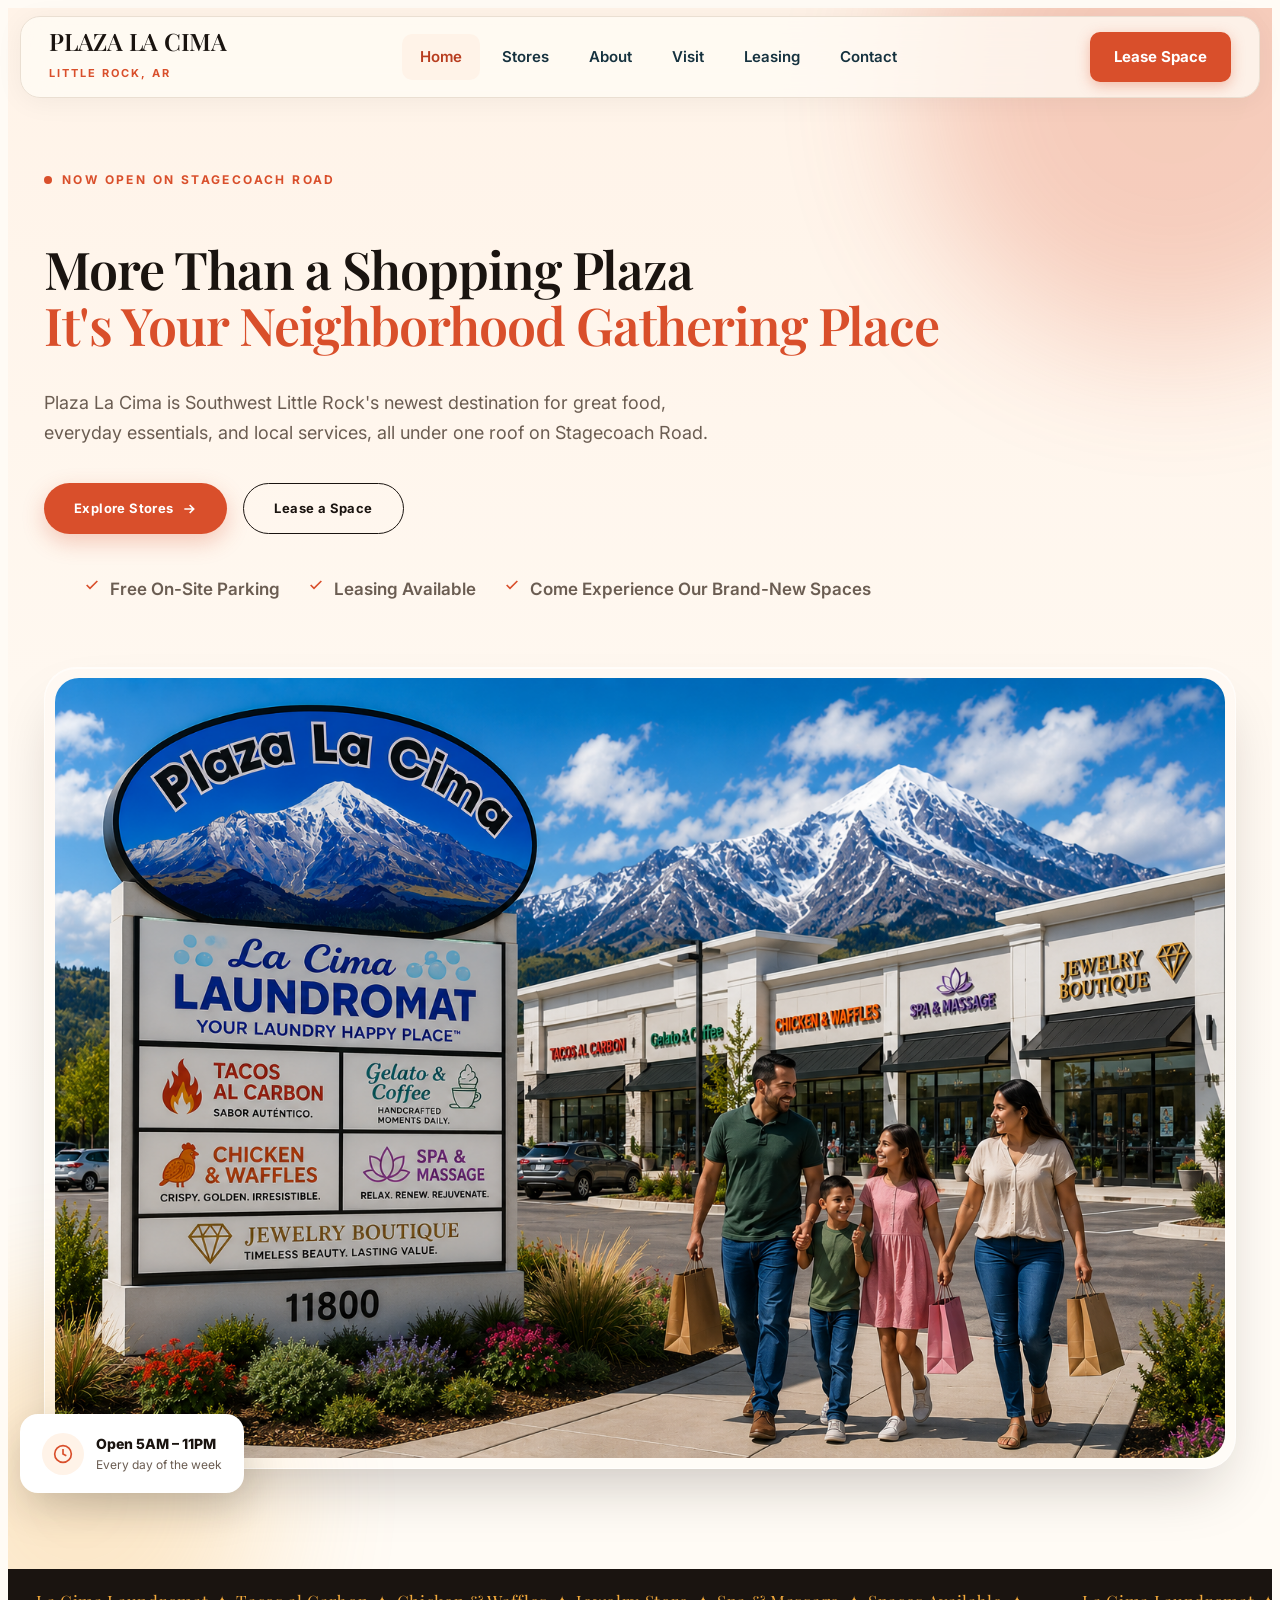
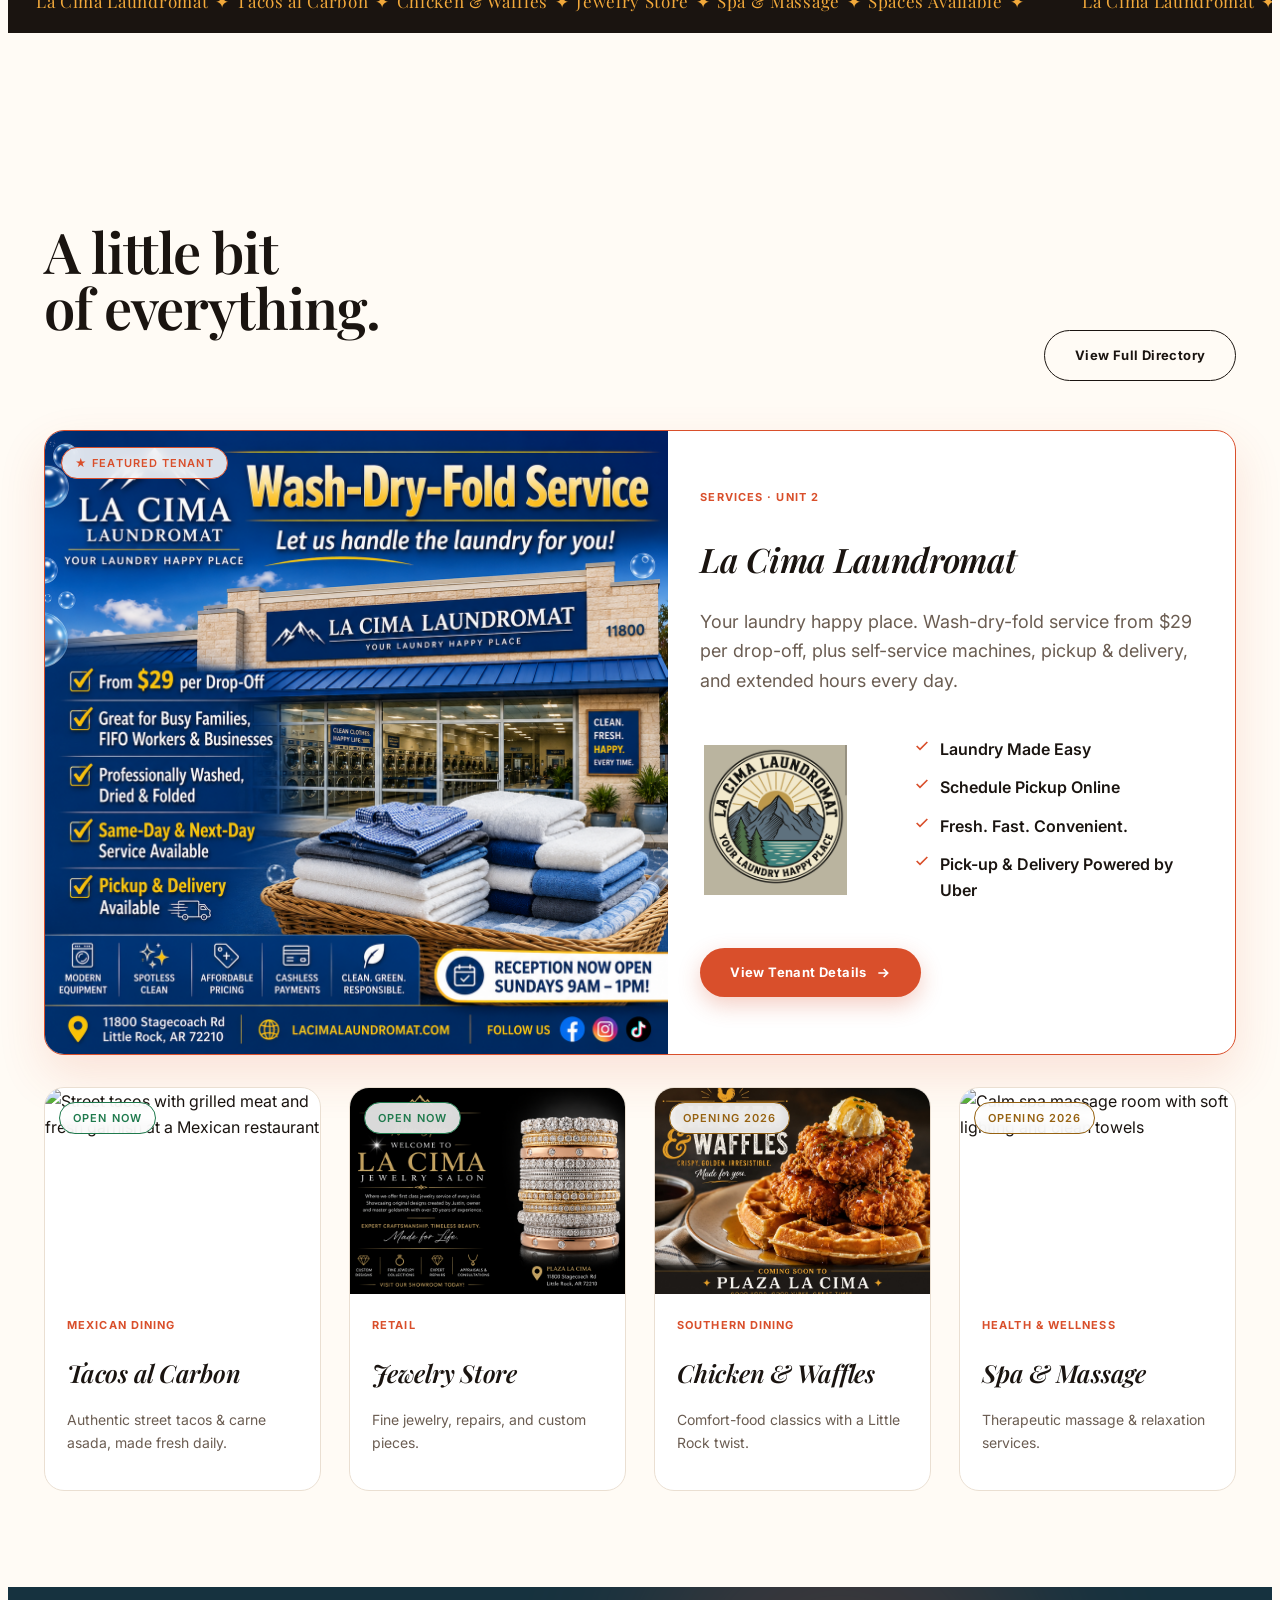
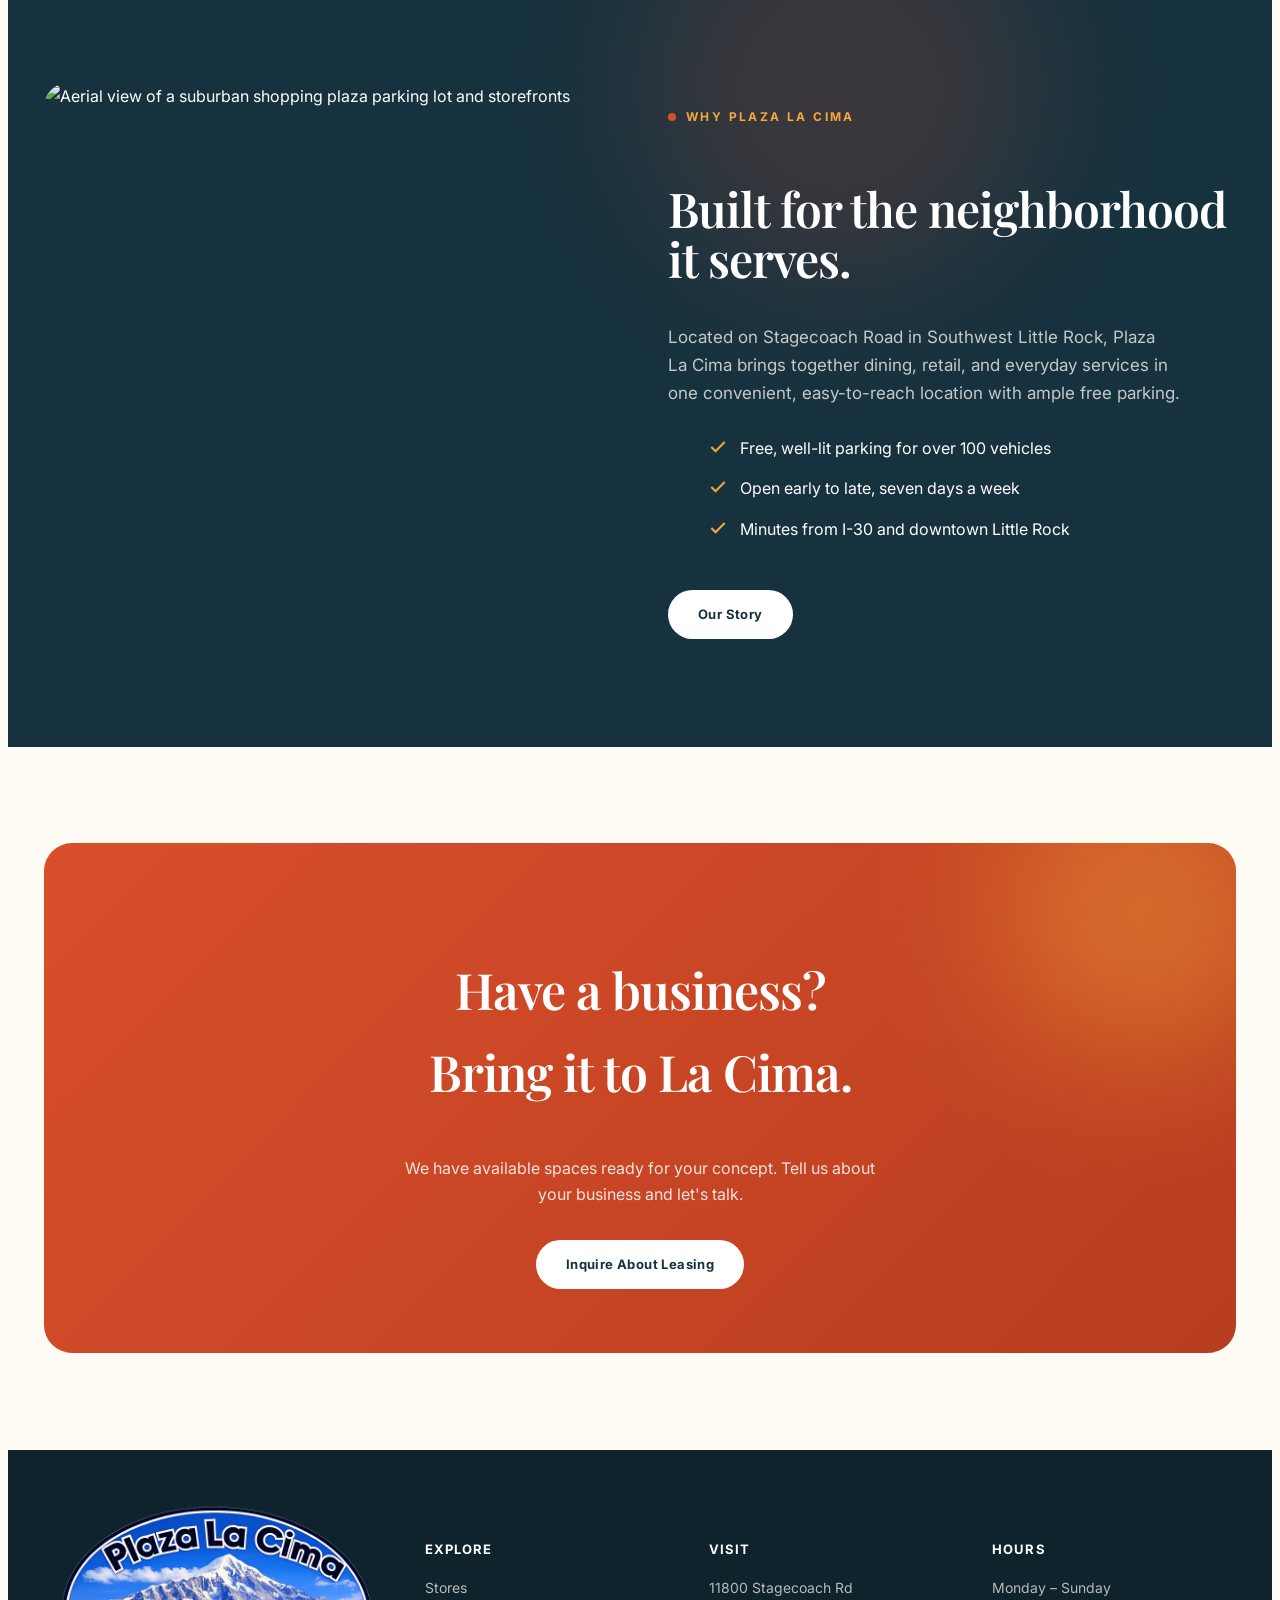
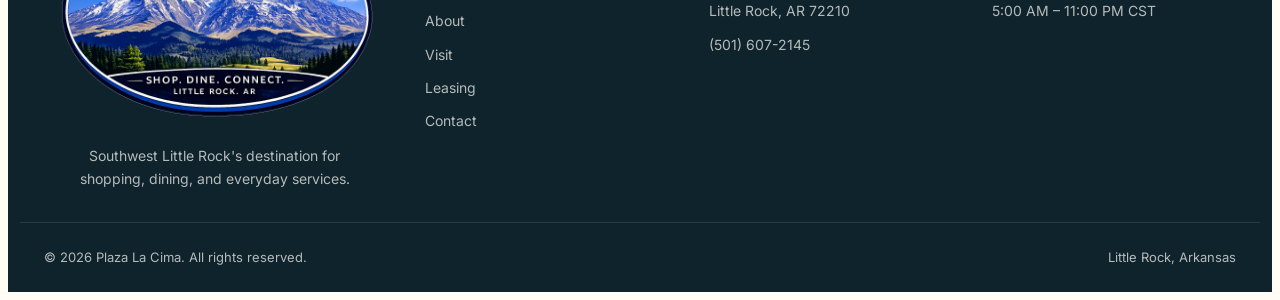
==== index.html @ 8b9b32d6 "Fix mobile/tablet hero grid collapse bug, move Lease Space CTA into mobile menu, redesign desktop he" ====
<!DOCTYPE html>
<html lang="en">
<head>
<meta charset="UTF-8">
<meta name="viewport" content="width=device-width, initial-scale=1.0">
<meta name="description" content="Plaza La Cima — Southwest Little Rock's bold new shopping, dining &amp; service destination on Stagecoach Road.">
<title>Plaza La Cima | Shopping &amp; Dining in Little Rock, AR</title>
<link rel="preconnect" href="https://fonts.googleapis.com">
<link rel="preconnect" href="https://fonts.gstatic.com" crossorigin>
<link href="https://fonts.googleapis.com/css2?family=Playfair+Display:ital,wght@0,500;0,600;0,700;1,600&family=Inter:wght@300;400;500;600;700&display=swap" rel="stylesheet">
<link rel="stylesheet" href="assets/site.css">
</head>
<body>

<!-- ============ NAV ============ -->
<div class="nav-wrap">
  <nav class="nav" role="navigation" aria-label="Primary">
    <a href="index.html" class="nav-logo" aria-label="Plaza La Cima home">
      <span><span class="nav-logo-text">PLAZA LA CIMA</span><br><span class="nav-logo-sub">Little Rock, AR</span></span>
    </a>
    <div class="nav-links">
      <a href="index.html" class="active">Home</a>
      <a href="stores.html">Stores</a>
      <a href="about.html">About</a>
      <a href="visit.html">Visit</a>
      <a href="leasing.html">Leasing</a>
      <a href="contact.html">Contact</a>
    </div>
    <a href="leasing.html" class="nav-cta">Lease Space</a>
    <button class="nav-toggle" aria-label="Open menu" aria-expanded="false">
      <svg width="24" height="24" viewBox="0 0 24 24" fill="none" stroke="#1A1410" stroke-width="2"><line x1="3" y1="6" x2="21" y2="6"/><line x1="3" y1="12" x2="21" y2="12"/><line x1="3" y1="18" x2="21" y2="18"/></svg>
    </button>
  </nav>
</div>
<div class="mobile-menu">
  <a href="index.html">Home</a>
  <a href="stores.html">Stores</a>
  <a href="about.html">About</a>
  <a href="visit.html">Visit</a>
  <a href="leasing.html">Leasing</a>
  <a href="contact.html">Contact</a>
  <a href="leasing.html" class="mobile-cta">Lease Space</a>
</div>

<!-- ============ HERO ============ -->
<header style="position:relative; padding:150px 0 100px; overflow:hidden; background:linear-gradient(180deg,#FFF3E8 0%,#FFFBF5 70%);">
  <div class="blob" style="width:520px;height:520px;background:var(--primary);top:-180px;right:-160px;"></div>
  <div class="blob" style="width:380px;height:380px;background:var(--gold);bottom:-120px;left:-120px;animation-delay:-6s;"></div>
  <div class="container" style="position:relative;z-index:1;">
    <div style="display:flex;flex-direction:column;gap:48px;">
      <div>
        <p class="kicker reveal">Now Open on Stagecoach Road</p>
        <h1 class="font-display reveal" style="font-size:clamp(28px,4.2vw,52px); line-height:1.08; color:var(--ink); transition-delay:.05s;">
          More Than a Shopping Plaza<br><span style="color:var(--primary);">It's Your Neighborhood Gathering Place</span>
        </h1>
        <p class="reveal text-balance" style="font-size:18px; color:var(--muted); max-width:720px; margin:24px 0 36px; transition-delay:.1s;">
          Plaza La Cima is Southwest Little Rock's newest destination for great food, everyday essentials, and local services, all under one roof on Stagecoach Road.
        </p>
        <div class="reveal" style="display:flex; gap:16px; flex-wrap:wrap; transition-delay:.15s;">
          <a href="stores.html" class="btn btn-primary">Explore Stores
            <svg width="16" height="16" viewBox="0 0 24 24" fill="none" stroke="currentColor" stroke-width="2.5"><path d="M5 12h14M13 6l6 6-6 6"/></svg>
          </a>
          <a href="leasing.html" class="btn btn-outline">Lease a Space</a>
        </div>
        <ul class="reveal hero-checklist" style="display:flex; flex-direction:row; flex-wrap:wrap; gap:28px; margin-top:40px; transition-delay:.2s;">
          <li style="display:flex; gap:10px; align-items:flex-start; font-size:17px; color:var(--muted); font-weight:600;"><svg width="16" height="16" style="flex-shrink:0;margin-top:2px;" viewBox="0 0 24 24" fill="none" stroke="var(--primary)" stroke-width="2.5"><path d="M20 6L9 17l-5-5"/></svg> Free On-Site Parking</li>
          <li style="display:flex; gap:10px; align-items:flex-start; font-size:17px; color:var(--muted); font-weight:600;"><svg width="16" height="16" style="flex-shrink:0;margin-top:2px;" viewBox="0 0 24 24" fill="none" stroke="var(--primary)" stroke-width="2.5"><path d="M20 6L9 17l-5-5"/></svg> Leasing Available</li>
          <li style="display:flex; gap:10px; align-items:flex-start; font-size:17px; color:var(--muted); font-weight:600;"><svg width="16" height="16" style="flex-shrink:0;margin-top:2px;" viewBox="0 0 24 24" fill="none" stroke="var(--primary)" stroke-width="2.5"><path d="M20 6L9 17l-5-5"/></svg> Come Experience Our Brand-New Spaces</li>
        </ul>
      </div>
      <div class="reveal" style="transition-delay:.1s; position:relative;">
        <div style="border-radius:32px; padding:10px; background:rgba(255,255,255,0.22); backdrop-filter:blur(14px); -webkit-backdrop-filter:blur(14px); border:1px solid rgba(255,255,255,0.55); box-shadow:0 30px 60px -20px rgba(26,20,16,0.25), inset 0 1px 0 rgba(255,255,255,0.6);">
          <div style="border-radius:24px; overflow:hidden; aspect-ratio:3/2;">
            <img class="lazy-img hover-lift" loading="eager" decoding="async" src="assets/images/1F66D9BC-55DE-4808-B6B0-BFBB2430112A.png" alt="Plaza La Cima monument sign and storefronts with a family shopping, mountains in the background" style="width:100%;height:100%;object-fit:contain;">
          </div>
        </div>
        <div style="position:absolute; bottom:-24px; left:-24px; background:var(--white); border-radius:18px; padding:18px 22px; box-shadow:0 16px 40px rgba(26,20,16,0.18); display:flex; align-items:center; gap:12px;">
          <span style="width:42px;height:42px;border-radius:50%;background:var(--bg-2);display:flex;align-items:center;justify-content:center;">
            <svg width="20" height="20" viewBox="0 0 24 24" fill="none" stroke="var(--primary)" stroke-width="2"><circle cx="12" cy="12" r="10"/><path d="M12 6v6l4 2"/></svg>
          </span>
          <div><div style="font-weight:800;font-size:14px;">Open 5AM – 11PM</div><div style="font-size:12px;color:var(--muted);">Every day of the week</div></div>
        </div>
      </div>
    </div>
  </div>
</header>

<!-- ============ MARQUEE ============ -->
<div style="background:var(--ink); padding:18px 0;">
  <div class="marquee">
    <div class="marquee-track">
      <span style="font-family:'Playfair Display',serif; font-size:17px; color:var(--gold); padding:0 28px; letter-spacing:.04em;">La Cima Laundromat <span style="margin:0 2px;">✦</span> Tacos al Carbon <span style="margin:0 2px;">✦</span> Chicken &amp; Waffles <span style="margin:0 2px;">✦</span> Jewelry Store <span style="margin:0 2px;">✦</span> Spa &amp; Massage <span style="margin:0 2px;">✦</span> Spaces Available <span style="margin:0 2px;">✦</span></span>
      <span style="font-family:'Playfair Display',serif; font-size:17px; color:var(--gold); padding:0 28px; letter-spacing:.04em;">La Cima Laundromat <span style="margin:0 2px;">✦</span> Tacos al Carbon <span style="margin:0 2px;">✦</span> Chicken &amp; Waffles <span style="margin:0 2px;">✦</span> Jewelry Store <span style="margin:0 2px;">✦</span> Spa &amp; Massage <span style="margin:0 2px;">✦</span> Spaces Available <span style="margin:0 2px;">✦</span></span>
    </div>
  </div>
</div>

<!-- ============ FEATURED TENANTS ============ -->
<section class="section">
  <div class="container">
    <div style="display:flex; justify-content:space-between; align-items:flex-end; flex-wrap:wrap; gap:20px; margin-bottom:48px;">
      <div>
        <p class="kicker reveal">Meet the Plaza</p>
        <h2 class="font-display reveal" style="font-size:clamp(34px,5vw,56px); line-height:1; transition-delay:.05s;">A little bit<br>of everything.</h2>
      </div>
      <a href="stores.html" class="btn btn-outline reveal" style="transition-delay:.1s;">View Full Directory</a>
    </div>

    <!-- Hero listing: La Cima Laundromat -->
    <article class="card card-featured reveal hover-lift" style="margin-bottom:32px; overflow:hidden;">
      <div style="display:grid; grid-template-columns:1.1fr 1fr;">
        <div style="position:relative; aspect-ratio:1/1; overflow:hidden;">
          <img class="lazy-img" loading="lazy" src="assets/images/B262BB40-94A9-4504-8B14-CE45872F36CA.png" alt="La Cima Laundromat storefront and Wash-Dry-Fold service promotion" style="width:100%; height:100%; object-fit:contain;">
          <span class="badge badge-feature" style="position:absolute; top:16px; left:16px;">★ Featured Tenant</span>
        </div>
        <div style="padding:32px; display:flex; flex-direction:column; justify-content:center;">
          <div style="font-size:11px; font-weight:700; letter-spacing:.1em; color:var(--primary); text-transform:uppercase; margin-bottom:8px;">Services · Unit 2</div>
          <h3 style="font-weight:800; font-size:26px; margin-bottom:10px; line-height:1.1;"><span class="font-serif">La Cima Laundromat</span></h3>
          <p style="font-size:18px; color:var(--muted); margin-bottom:24px;">Your laundry happy place. Wash-dry-fold service from $29 per drop-off, plus self-service machines, pickup &amp; delivery, and extended hours every day.</p>
          <div class="tenant-feature-row" style="margin-bottom:28px;">
            <span class="tenant-feature-logo">
              <img class="lazy-img" loading="lazy" src="assets/images/la-cima-laundromat-logo.jpeg" alt="La Cima Laundromat circular logo badge" style="width:100%; height:100%; object-fit:contain;">
            </span>
            <ul style="display:flex; flex-direction:column; gap:12px; min-width:0;">
              <li style="display:flex; gap:10px; align-items:flex-start; font-size:16px; color:var(--ink); font-weight:600;"><svg width="16" height="16" style="flex-shrink:0;margin-top:2px;" viewBox="0 0 24 24" fill="none" stroke="var(--primary)" stroke-width="2.5"><path d="M20 6L9 17l-5-5"/></svg> Laundry Made Easy</li>
              <li style="display:flex; gap:10px; align-items:flex-start; font-size:16px; color:var(--ink); font-weight:600;"><svg width="16" height="16" style="flex-shrink:0;margin-top:2px;" viewBox="0 0 24 24" fill="none" stroke="var(--primary)" stroke-width="2.5"><path d="M20 6L9 17l-5-5"/></svg> Schedule Pickup Online</li>
              <li style="display:flex; gap:10px; align-items:flex-start; font-size:16px; color:var(--ink); font-weight:600;"><svg width="16" height="16" style="flex-shrink:0;margin-top:2px;" viewBox="0 0 24 24" fill="none" stroke="var(--primary)" stroke-width="2.5"><path d="M20 6L9 17l-5-5"/></svg> Fresh. Fast. Convenient.</li>
              <li style="display:flex; gap:10px; align-items:flex-start; font-size:16px; color:var(--ink); font-weight:600;"><svg width="16" height="16" style="flex-shrink:0;margin-top:2px;" viewBox="0 0 24 24" fill="none" stroke="var(--primary)" stroke-width="2.5"><path d="M20 6L9 17l-5-5"/></svg> Pick-up &amp; Delivery Powered by Uber</li>
            </ul>
          </div>
          <a href="stores.html" class="btn btn-primary" style="align-self:flex-start;">View Tenant Details
            <svg width="16" height="16" viewBox="0 0 24 24" fill="none" stroke="currentColor" stroke-width="2.5"><path d="M5 12h14M13 6l6 6-6 6"/></svg>
          </a>
        </div>
      </div>
    </article>

    <!-- Remaining tenants -->
    <div style="display:grid; grid-template-columns:repeat(auto-fit,minmax(260px,1fr)); gap:28px;">

      <article class="card reveal hover-lift" style="transition-delay:.05s;">
        <div class="card-img">
          <img class="lazy-img" loading="lazy" src="https://images.unsplash.com/photo-1565299585323-38d6b0865b47?w=600&h=450&fit=crop&q=80" alt="Street tacos with grilled meat and fresh garnish at a Mexican restaurant">
          <span class="badge badge-open" style="position:absolute; top:14px; left:14px;">Open Now</span>
        </div>
        <div style="padding:22px;">
          <div style="font-size:11px; font-weight:700; letter-spacing:.1em; color:var(--primary); text-transform:uppercase; margin-bottom:6px;">Mexican Dining</div>
          <h3 style="font-weight:800; font-size:19px; margin-bottom:6px;"><span class="font-serif">Tacos al Carbon</span></h3>
          <p style="font-size:14px; color:var(--muted);">Authentic street tacos &amp; carne asada, made fresh daily.</p>
        </div>
      </article>

      <article class="card reveal hover-lift" style="transition-delay:.1s;">
        <div class="card-img">
          <img class="lazy-img" loading="lazy" src="assets/images/814C6283-62AF-4F64-9E92-3418BBA365A4.png" alt="La Cima Jewelry Salon promotional graphic featuring a stack of diamond and gold rings">
          <span class="badge badge-open" style="position:absolute; top:14px; left:14px;">Open Now</span>
        </div>
        <div style="padding:22px;">
          <div style="font-size:11px; font-weight:700; letter-spacing:.1em; color:var(--primary); text-transform:uppercase; margin-bottom:6px;">Retail</div>
          <h3 style="font-weight:800; font-size:19px; margin-bottom:6px;"><span class="font-serif">Jewelry Store</span></h3>
          <p style="font-size:14px; color:var(--muted);">Fine jewelry, repairs, and custom pieces.</p>
        </div>
      </article>

      <article class="card reveal hover-lift" style="transition-delay:.15s;">
        <div class="card-img">
          <img class="lazy-img" loading="lazy" src="assets/images/chicken-waffles-opt.jpg" alt="Chicken &amp; Waffles promotional graphic: crispy fried chicken on a waffle with syrup, coming soon to Plaza La Cima">
          <span class="badge badge-soon" style="position:absolute; top:14px; left:14px;">Opening 2026</span>
        </div>
        <div style="padding:22px;">
          <div style="font-size:11px; font-weight:700; letter-spacing:.1em; color:var(--primary); text-transform:uppercase; margin-bottom:6px;">Southern Dining</div>
          <h3 style="font-weight:800; font-size:19px; margin-bottom:6px;"><span class="font-serif">Chicken &amp; Waffles</span></h3>
          <p style="font-size:14px; color:var(--muted);">Comfort-food classics with a Little Rock twist.</p>
        </div>
      </article>

      <article class="card reveal hover-lift" style="transition-delay:.2s;">
        <div class="card-img">
          <img class="lazy-img" loading="lazy" src="https://images.unsplash.com/photo-1570172619644-dfd03ed5d881?w=600&h=450&fit=crop&q=80" alt="Calm spa massage room with soft lighting and clean towels">
          <span class="badge badge-soon" style="position:absolute; top:14px; left:14px;">Opening 2026</span>
        </div>
        <div style="padding:22px;">
          <div style="font-size:11px; font-weight:700; letter-spacing:.1em; color:var(--primary); text-transform:uppercase; margin-bottom:6px;">Health &amp; Wellness</div>
          <h3 style="font-weight:800; font-size:19px; margin-bottom:6px;"><span class="font-serif">Spa &amp; Massage</span></h3>
          <p style="font-size:14px; color:var(--muted);">Therapeutic massage &amp; relaxation services.</p>
        </div>
      </article>

    </div>
  </div>
</section>

<!-- ============ ABOUT STRIP ============ -->
<section class="section" style="background:var(--navy); color:var(--white); position:relative; overflow:hidden;">
  <div class="blob" style="width:400px;height:400px;background:var(--primary);top:-100px;left:50%;opacity:.18;"></div>
  <div class="container" style="position:relative; z-index:1; display:grid; grid-template-columns:1fr 1fr; gap:56px; align-items:center;">
    <div class="reveal" style="border-radius:24px; overflow:hidden; aspect-ratio:1/1;">
      <img class="lazy-img" loading="lazy" src="https://images.unsplash.com/photo-1441986300917-64674bd600d8?w=700&h=700&fit=crop&q=80" alt="Aerial view of a suburban shopping plaza parking lot and storefronts">
    </div>
    <div>
      <p class="kicker reveal" style="color:var(--gold);">Why Plaza La Cima</p>
      <h2 class="font-display reveal" style="font-size:clamp(32px,4.5vw,48px); line-height:1.05; transition-delay:.05s;">Built for the neighborhood it serves.</h2>
      <p class="reveal text-balance" style="color:rgba(255,251,245,0.75); margin:20px 0 28px; transition-delay:.1s; font-size:17px;">
        Located on Stagecoach Road in Southwest Little Rock, Plaza La Cima brings together dining, retail, and everyday services in one convenient, easy-to-reach location with ample free parking.
      </p>
      <ul class="reveal" style="display:flex; flex-direction:column; gap:14px; transition-delay:.15s;">
        <li style="display:flex; gap:12px; align-items:flex-start;"><svg width="20" height="20" style="flex-shrink:0;margin-top:2px;" viewBox="0 0 24 24" fill="none" stroke="var(--gold)" stroke-width="2.5"><path d="M20 6L9 17l-5-5"/></svg> Free, well-lit parking for over 100 vehicles</li>
        <li style="display:flex; gap:12px; align-items:flex-start;"><svg width="20" height="20" style="flex-shrink:0;margin-top:2px;" viewBox="0 0 24 24" fill="none" stroke="var(--gold)" stroke-width="2.5"><path d="M20 6L9 17l-5-5"/></svg> Open early to late, seven days a week</li>
        <li style="display:flex; gap:12px; align-items:flex-start;"><svg width="20" height="20" style="flex-shrink:0;margin-top:2px;" viewBox="0 0 24 24" fill="none" stroke="var(--gold)" stroke-width="2.5"><path d="M20 6L9 17l-5-5"/></svg> Minutes from I-30 and downtown Little Rock</li>
      </ul>
      <a href="about.html" class="btn btn-light reveal" style="margin-top:32px; transition-delay:.2s;">Our Story</a>
    </div>
  </div>
</section>

<!-- ============ CTA ============ -->
<section class="section">
  <div class="container">
    <div class="reveal" style="background:linear-gradient(135deg,var(--primary),var(--primary-dk)); border-radius:28px; padding:64px 48px; text-align:center; position:relative; overflow:hidden;">
      <div class="blob" style="width:300px;height:300px;background:var(--gold);top:-80px;right:-60px;opacity:.4;"></div>
      <h2 class="font-display" style="color:var(--white); font-size:clamp(30px,5vw,50px); position:relative; z-index:1;">Have a business?<br>Bring it to La Cima.</h2>
      <p style="color:rgba(255,255,255,0.85); max-width:480px; margin:18px auto 32px; position:relative; z-index:1;">We have available spaces ready for your concept. Tell us about your business and let's talk.</p>
      <a href="leasing.html" class="btn btn-light" style="position:relative; z-index:1;">Inquire About Leasing</a>
    </div>
  </div>
</section>

<!-- ============ FOOTER ============ -->
<footer class="footer">
  <div class="container" style="padding:72px 24px 32px; display:grid; grid-template-columns:1.4fr 1fr 1fr 1fr; gap:40px;">
    <div style="text-align:center;">
      <img src="assets/images/57A8D2F7-9F4C-454E-AA2B-6FD68FB457A6.png" alt="Plaza La Cima logo" style="height:250px; width:auto; max-width:100%; margin:-32px auto 4px;">
      <p style="max-width:280px; font-size:14px; margin:0 auto;">Southwest Little Rock's destination for shopping, dining, and everyday services.</p>
    </div>
    <div>
      <h4 style="color:var(--white); font-size:13px; letter-spacing:.08em; text-transform:uppercase; margin-bottom:16px;">Explore</h4>
      <div style="display:flex; flex-direction:column; gap:10px; font-size:14px;">
        <a href="stores.html">Stores</a><a href="about.html">About</a><a href="visit.html">Visit</a><a href="leasing.html">Leasing</a><a href="contact.html">Contact</a>
      </div>
    </div>
    <div>
      <h4 style="color:var(--white); font-size:13px; letter-spacing:.08em; text-transform:uppercase; margin-bottom:16px;">Visit</h4>
      <div style="display:flex; flex-direction:column; gap:10px; font-size:14px;">
        <span>11800 Stagecoach Rd<br>Little Rock, AR 72210</span>
        <a href="tel:+15016072145">(501) 607-2145</a>
      </div>
    </div>
    <div>
      <h4 style="color:var(--white); font-size:13px; letter-spacing:.08em; text-transform:uppercase; margin-bottom:16px;">Hours</h4>
      <p style="font-size:14px;">Monday – Sunday<br>5:00 AM – 11:00 PM CST</p>
    </div>
  </div>
  <div class="container" style="border-top:1px solid rgba(255,251,245,0.1); padding:24px; font-size:13px; display:flex; justify-content:space-between; flex-wrap:wrap; gap:8px;">
    <span>© 2026 Plaza La Cima. All rights reserved.</span>
    <span>Little Rock, Arkansas</span>
  </div>
</footer>

<script src="assets/site.js"></script>
</body>
</html>
---- assets/site.css ----
/* ============================================================
   PLAZA LA CIMA — Shared Design System
   Style: Elegant Modern | Fonts: Playfair Display (display) + Inter (body)
   ============================================================ */

:root {
  --bg:          #FFFBF5;
  --bg-2:        #FFF3E8;
  --ink:         #1A1410;
  --muted:       #6B5D52;
  --primary:     #D94F2B;
  --primary-dk:  #B83D1F;
  --primary-lt:  #F0815D;
  --navy:        #16323F;
  --navy-2:      #0E232C;
  --gold:        #F2A93B;
  --line:        #EADFD2;
  --white:       #FFFFFF;
  --ease: cubic-bezier(0.16, 1, 0.3, 1);
}

* , *::before, *::after { box-sizing: border-box; }
html { scroll-behavior: smooth; }
body {
  font-family: 'Inter', system-ui, sans-serif;
  background: var(--bg);
  color: var(--ink);
  line-height: 1.65;
  font-size: 16px;
  overflow-x: hidden;
}
img { max-width: 100%; display: block; }
a { text-decoration: none; color: inherit; }
button { font-family: inherit; }

@media (prefers-reduced-motion: reduce) {
  *, *::before, *::after { animation-duration: 0.01ms !important; transition-duration: 0.01ms !important; scroll-behavior: auto !important; }
}

.font-display {
  font-family: 'Playfair Display', serif;
  font-weight: 600;
  letter-spacing: -0.02em;
}

/* Refined italic serif accent — paired with our display font for an
   elegant, editorial touch on tenant/business names and select copy. */
.font-serif {
  font-family: 'Playfair Display', serif;
  font-style: italic;
  font-weight: 600;
  letter-spacing: -0.01em;
  font-size: 1.3em;
}

/* ---------- Reveal-on-scroll ---------- */
.reveal {
  opacity: 0;
  transform: translateY(28px);
  transition: opacity 0.7s var(--ease), transform 0.7s var(--ease);
  will-change: opacity, transform;
}
.reveal.visible { opacity: 1; transform: translateY(0); }
@media (prefers-reduced-motion: reduce) {
  .reveal { opacity: 1; transform: none; transition: none; }
}

/* ---------- Floating Navbar ---------- */
.nav-wrap { position: fixed; top: 16px; left: 16px; right: 16px; z-index: 100; display: flex; justify-content: center; }
.nav {
  width: 100%;
  max-width: 1240px;
  display: flex;
  align-items: center;
  justify-content: space-between;
  background: rgba(255,251,245,0.78);
  backdrop-filter: blur(18px);
  -webkit-backdrop-filter: blur(18px);
  border: 1px solid var(--line);
  border-radius: 20px;
  padding: 12px 28px;
  box-shadow: 0 4px 28px rgba(26,20,16,0.05);
  transition: box-shadow 0.3s var(--ease), background 0.3s var(--ease);
}
.nav.scrolled { box-shadow: 0 10px 36px rgba(26,20,16,0.1); }
.nav-logo { display: flex; align-items: center; gap: 13px; }
.nav-logo-badge {
  width: 48px; height: 48px; border-radius: 12px;
  background: linear-gradient(135deg, var(--primary), var(--primary-dk));
  display: flex; align-items: center; justify-content: center; flex-shrink: 0;
}
.nav-logo-badge svg { width: 24px; height: 24px; }
.nav-logo-text { font-family: 'Playfair Display', serif; font-weight: 600; font-size: 24px; letter-spacing: -0.01em; line-height: 1; color: var(--ink); }
.nav-logo-sub { font-size: 11px; font-weight: 700; letter-spacing: 0.18em; color: var(--primary); text-transform: uppercase; }
.nav-logo-img {
  height: 152px; width: auto; display: block; flex-shrink: 0;
  margin: -32px 0; position: relative; z-index: 5;
}
@media (max-width: 480px) { .nav-logo-img { height: 88px; margin: -16px 0; } }
.nav-links { display: flex; align-items: center; gap: 4px; }
.nav-links a {
  font-size: 15px; font-weight: 600; padding: 11px 18px; border-radius: 10px;
  color: var(--navy); transition: background 0.2s var(--ease), color 0.2s var(--ease);
  cursor: pointer;
}
.nav-links a:hover, .nav-links a.active { background: var(--bg-2); color: var(--primary-dk); }
.nav-cta {
  background: var(--primary); color: var(--white); font-weight: 700; font-size: 15px;
  padding: 13px 24px; border-radius: 10px; transition: transform 0.2s var(--ease), background 0.2s var(--ease);
  cursor: pointer; box-shadow: 0 4px 14px rgba(217,79,43,0.35);
}
.nav-cta:hover { background: var(--primary-dk); transform: translateY(-1px); }
.nav-toggle { display: none; cursor: pointer; }
.mobile-menu {
  display: none; position: fixed; top: 100px; left: 16px; right: 16px; z-index: 99;
  background: var(--white); border: 1px solid var(--line); border-radius: 16px;
  padding: 12px; box-shadow: 0 12px 40px rgba(26,20,16,0.15);
  flex-direction: column; gap: 4px;
}
.mobile-menu.open { display: flex; }
.mobile-menu a { padding: 14px 16px; border-radius: 10px; font-weight: 600; font-size: 15px; cursor: pointer; }
.mobile-menu a:hover { background: var(--bg-2); }
.mobile-menu a.mobile-cta { background: var(--primary); color: var(--white); text-align: center; margin-top: 6px; }
.mobile-menu a.mobile-cta:hover { background: var(--primary-dk); }

@media (max-width: 860px) {
  .nav-links { display: none; }
  .nav-cta { display: none; }
  .nav-toggle { display: flex; }
}

/* ---------- Buttons ---------- */
.btn {
  display: inline-flex; align-items: center; gap: 8px; font-weight: 700; font-size: 13px;
  letter-spacing: 0.03em; padding: 14px 30px; border-radius: 999px; cursor: pointer;
  transition: transform 0.25s var(--ease), box-shadow 0.25s var(--ease), background 0.25s var(--ease);
  white-space: nowrap;
}
.btn-primary { background: var(--primary); color: var(--white); box-shadow: 0 8px 22px rgba(217,79,43,0.28); }
.btn-primary:hover { background: var(--primary-dk); transform: translateY(-2px); box-shadow: 0 14px 30px rgba(217,79,43,0.36); }
.btn-outline { background: transparent; color: var(--ink); border: 1.5px solid var(--ink); }
.btn-outline:hover { background: var(--ink); color: var(--white); transform: translateY(-2px); }
.btn-light { background: var(--white); color: var(--navy); }
.btn-light:hover { background: var(--gold); transform: translateY(-2px); }

/* ---------- Blob / Glow backgrounds ---------- */
.blob {
  position: absolute; border-radius: 50%; filter: blur(70px); opacity: 0.24; z-index: 0;
  animation: float 14s ease-in-out infinite;
}
@keyframes float {
  0%, 100% { transform: translate(0,0) scale(1); }
  50% { transform: translate(30px,-30px) scale(1.08); }
}
@media (prefers-reduced-motion: reduce) { .blob { animation: none; } }

/* ---------- Stat counter ---------- */
.stat-num { font-family: 'Playfair Display', serif; font-weight: 600; font-size: clamp(40px, 6vw, 64px); color: var(--primary); line-height: 1; }

/* ---------- Section helpers ---------- */
.container { max-width: 1240px; margin: 0 auto; padding: 0 24px; }
.section { padding: 96px 0; }
@media (max-width: 768px) { .section { padding: 64px 0; } }

.kicker {
  display: inline-flex; align-items: center; gap: 10px; font-size: 12px; font-weight: 700;
  letter-spacing: 0.2em; text-transform: uppercase; color: var(--primary); margin-bottom: 16px;
}
.kicker::before { content: ''; width: 8px; height: 8px; border-radius: 50%; background: var(--primary); }

/* ---------- Cards ---------- */
.card {
  background: var(--white); border: 1px solid var(--line); border-radius: 20px; overflow: hidden;
  transition: box-shadow 0.4s var(--ease), border-color 0.4s var(--ease), transform 0.4s var(--ease);
}
.card:hover { box-shadow: 0 20px 48px rgba(26,20,16,0.08); border-color: transparent; transform: translateY(-3px); }
.card-img { aspect-ratio: 4/3; overflow: hidden; position: relative; }
.card-img img { width: 100%; height: 100%; object-fit: cover; transition: transform 0.7s var(--ease); }
.card:hover .card-img img { transform: scale(1.035); }

.badge {
  display: inline-flex; align-items: center; font-size: 11px; font-weight: 600; letter-spacing: 0.1em;
  text-transform: uppercase; padding: 6px 13px; border-radius: 999px;
  background: rgba(255,255,255,0.85); backdrop-filter: blur(6px); border: 1px solid currentColor;
}
.badge-open { color: #1F7A4D; }
.badge-soon { color: #966211; }
.badge-avail { color: var(--navy); border-style: dashed; }
.badge-feature { color: var(--primary); }

/* Featured tenant emphasis */
.card-featured { border: 1.5px solid var(--primary); box-shadow: 0 20px 48px rgba(217,79,43,0.14); }

/* Hero checklist: pack items tighter on narrow screens so they flow
   two-per-line instead of stacking one item per row. All text stays
   fully visible (no scrolling required) and at a legible size. */
@media (max-width: 600px) {
  .hero-checklist { gap: 14px 20px !important; }
  .hero-checklist li { font-size: 14px !important; }
  .hero-checklist li svg { width: 14px !important; height: 14px !important; }
}

/* Featured tenant logo + feature list row */
.tenant-feature-row { display: flex; gap: 24px; align-items: center; max-width: 100%; }
.tenant-feature-logo { width: 150px; height: 150px; flex-shrink: 0; display: flex; align-items: center; justify-content: center; }
@media (max-width: 600px) {
  .tenant-feature-row { flex-direction: column; align-items: flex-start; gap: 16px; }
  .tenant-feature-logo { width: 110px; height: 110px; }
}

/* ---------- Marquee ---------- */
.marquee { overflow: hidden; white-space: nowrap; position: relative; }
.marquee-track { display: inline-flex; animation: marquee 28s linear infinite; }
@keyframes marquee { from { transform: translateX(0); } to { transform: translateX(-50%); } }
@media (prefers-reduced-motion: reduce) { .marquee-track { animation: none; } }

/* ---------- Footer ---------- */
.footer { background: var(--navy-2); color: rgba(255,251,245,0.7); }
.footer a:hover { color: var(--gold); }

/* ---------- Forms ---------- */
.field label { display: block; font-size: 13px; font-weight: 700; margin-bottom: 8px; color: var(--navy); }
.field input, .field select, .field textarea {
  width: 100%; padding: 14px 16px; border: 1.5px solid var(--line); border-radius: 12px;
  font-family: inherit; font-size: 15px; background: var(--white); color: var(--ink);
  transition: border-color 0.2s var(--ease), box-shadow 0.2s var(--ease);
}
.field input:focus, .field select:focus, .field textarea:focus {
  outline: none; border-color: var(--primary); box-shadow: 0 0 0 4px rgba(217,79,43,0.12);
}

/* ---------- Utility ---------- */
.text-balance { text-wrap: balance; }
.hover-lift { transition: transform 0.25s var(--ease); }
.hover-lift:hover { transform: translateY(-4px); }
.cursor-pointer { cursor: pointer; }
.hidden { display: none; }

/* ---------- Spinning logo badge ---------- */
.spin-logo { animation: spin-slow 16s linear infinite !important; }
@keyframes spin-slow { from { transform: rotate(0deg); } to { transform: rotate(360deg); } }
@media (prefers-reduced-motion: reduce) { .spin-logo { animation: none !important; } }

/* ---------- Responsive overrides for inline two/four-column grids ---------- */
@media (max-width: 900px) {
  .container > [style*="grid-template-columns:1.1fr 0.9fr"],
  .container > [style*="grid-template-columns:0.9fr 1.1fr"],
  .container[style*="grid-template-columns:0.9fr 1.1fr"],
  .container[style*="grid-template-columns:0.85fr 1.15fr"],
  .container > [style*="grid-template-columns:0.85fr 1.15fr"],
  .container[style*="grid-template-columns:0.75fr 1.25fr"],
  .container > [style*="grid-template-columns:0.75fr 1.25fr"],
  .container[style*="grid-template-columns:0.68fr 1.32fr"],
  .container > [style*="grid-template-columns:0.68fr 1.32fr"],
  .container[style*="grid-template-columns:1fr 1fr"],
  .container > [style*="grid-template-columns:1fr 1fr"],
  [style*="grid-template-columns:1.1fr 1fr"] {
    grid-template-columns: 1fr !important;
  }
  .container[style*="grid-template-columns:1.4fr 1fr 1fr 1fr"] {
    grid-template-columns: 1fr 1fr !important;
  }
  [style*="margin-left:-70px"] { margin-left: 0 !important; }
  [style*="order:2"] { order: 0 !important; }
}
@media (max-width: 560px) {
  .container[style*="grid-template-columns:1.4fr 1fr 1fr 1fr"] {
    grid-template-columns: 1fr !important;
  }
}

/* Skeleton loading shimmer for images while loading */
img.lazy-img { background: linear-gradient(100deg, var(--bg-2) 30%, var(--line) 50%, var(--bg-2) 70%); background-size: 300% 100%; animation: shimmer 1.6s infinite; }
@keyframes shimmer { from { background-position: 150% 0; } to { background-position: -150% 0; } }
img.lazy-img.loaded { animation: none; background: none; }
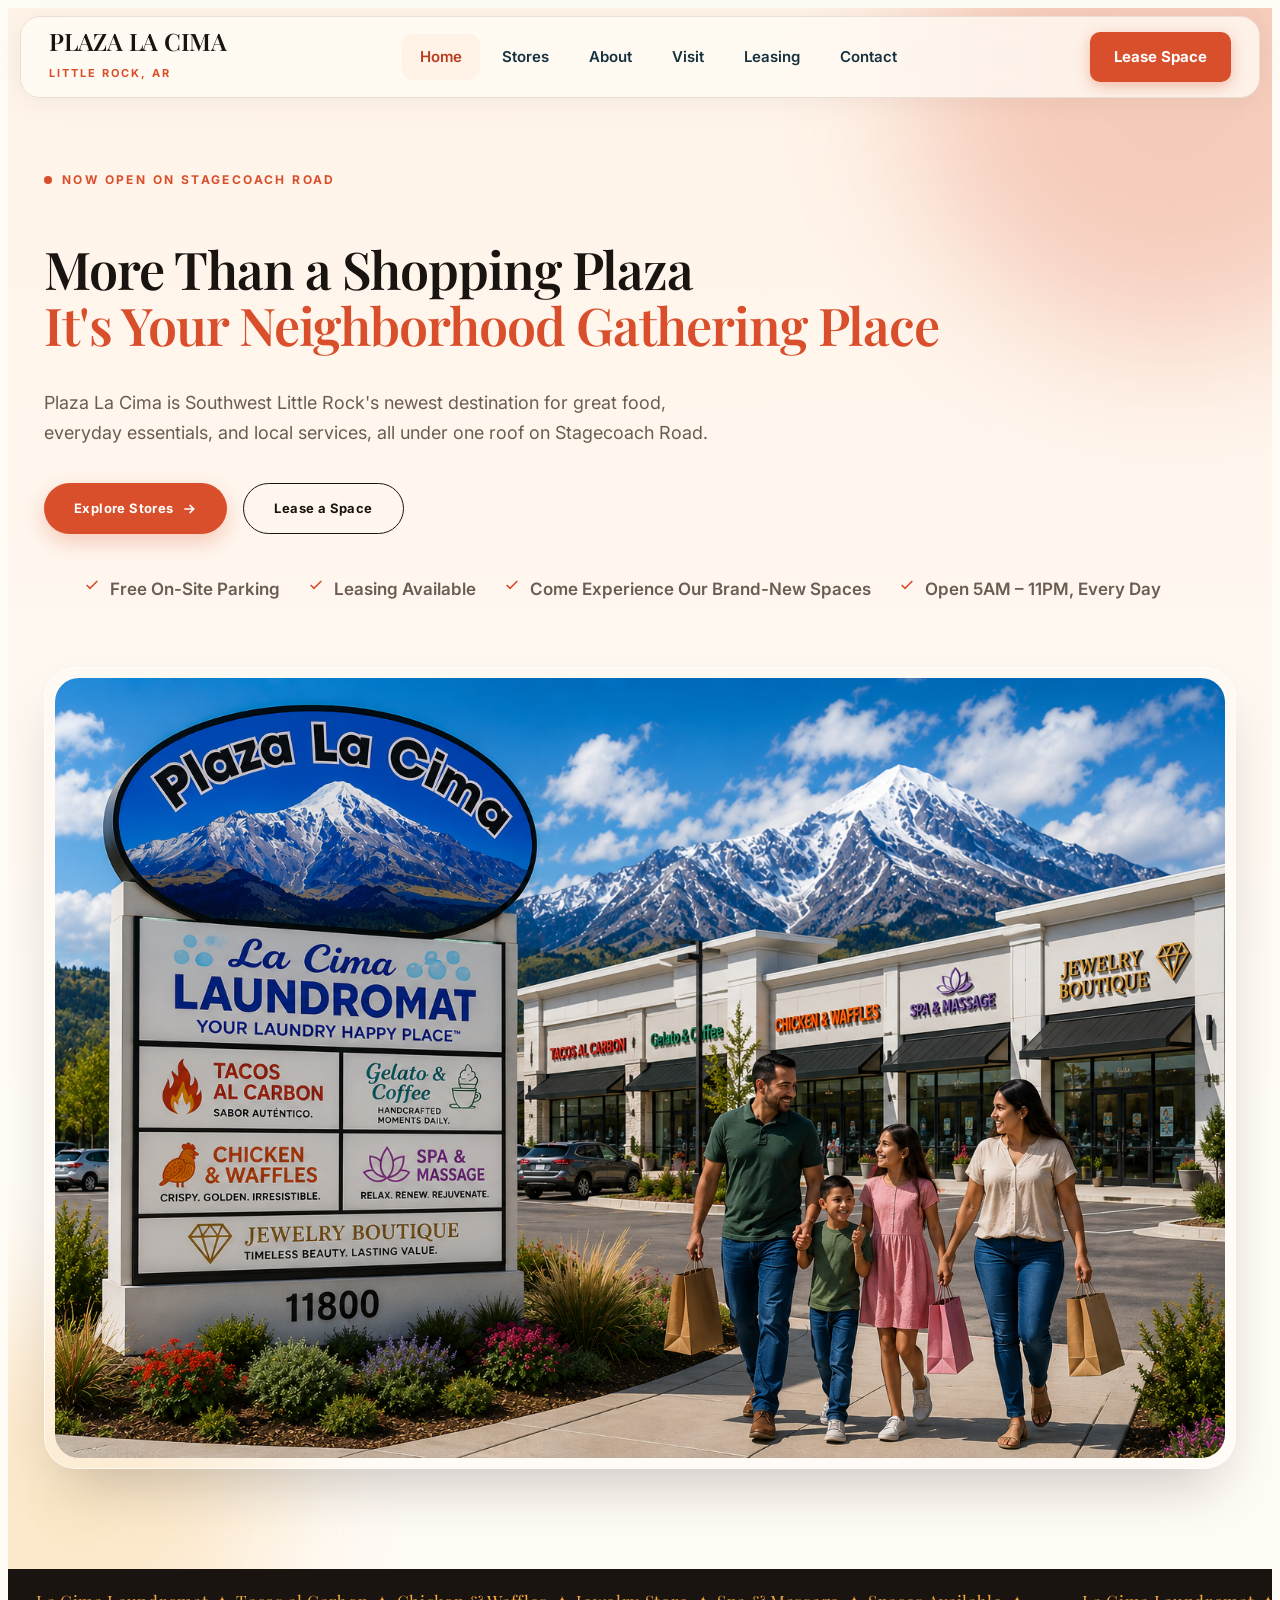
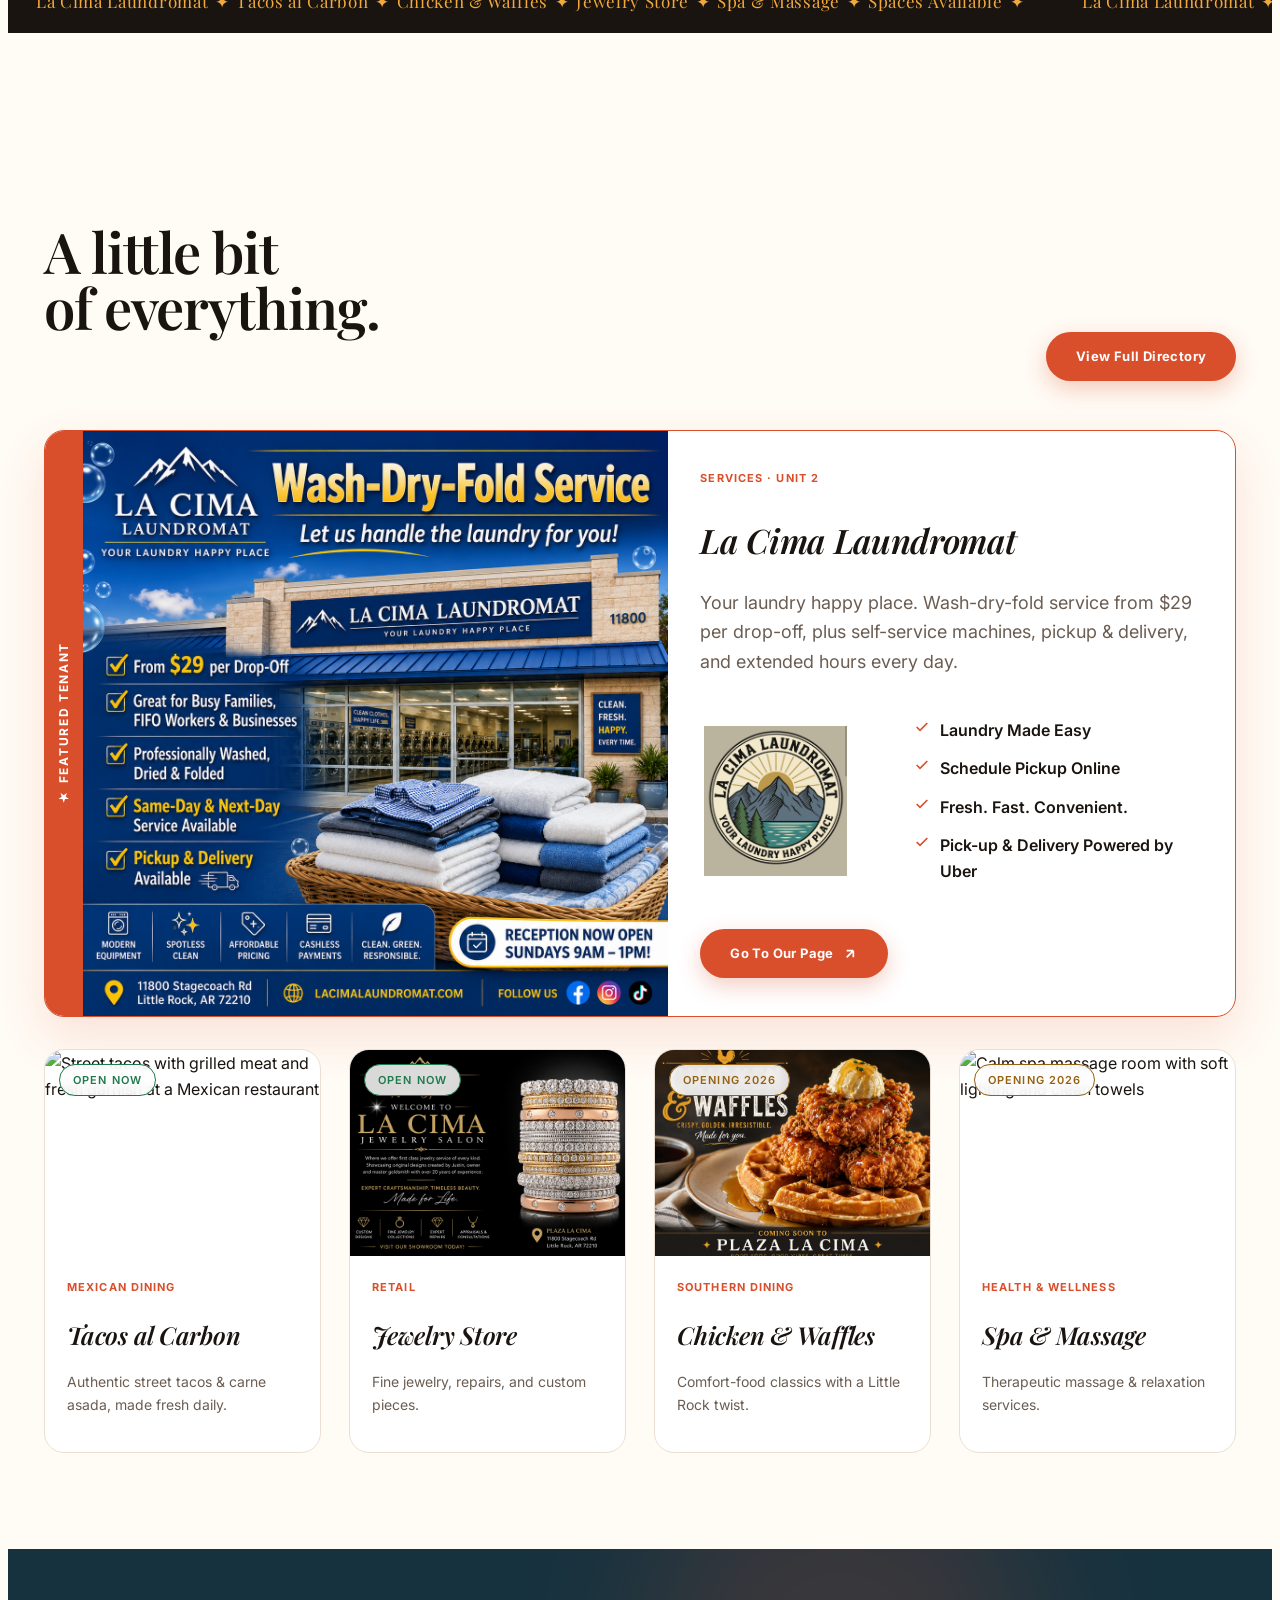
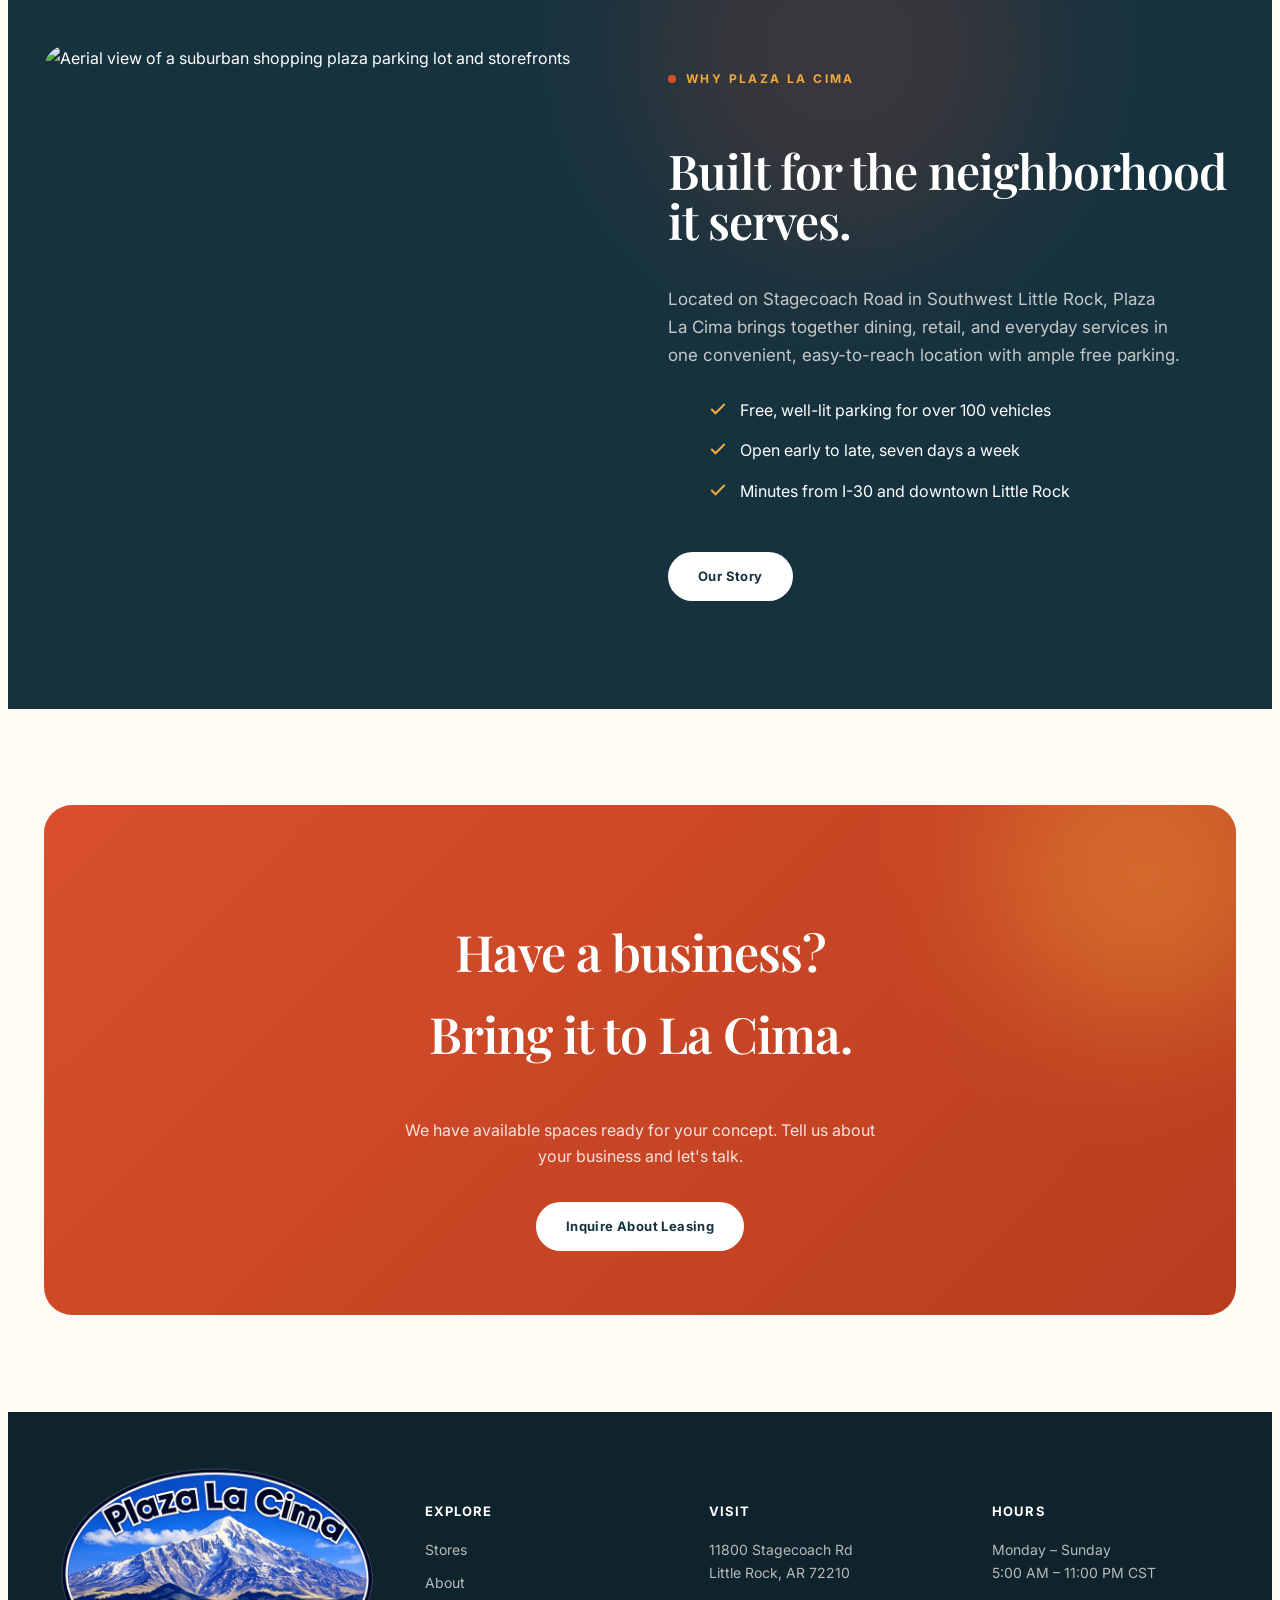
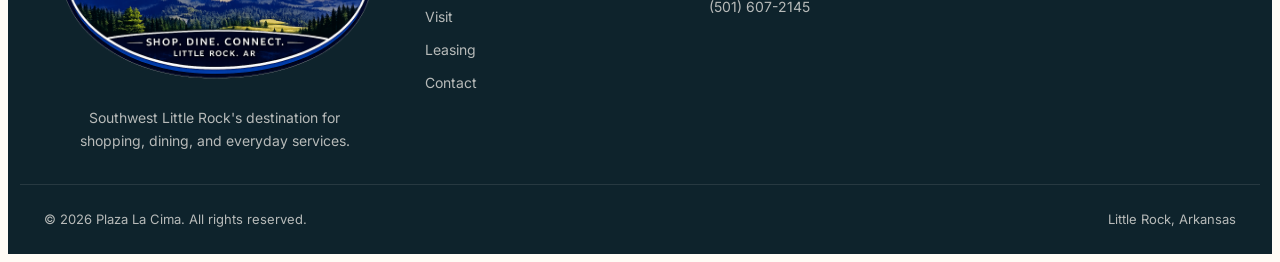
==== commit ef73d3bd: "Add vertical featured-tenant ribbon, move 5AM-11PM into hero checklist, add Go To Our Page button, u" ====
--- a/index.html
+++ b/index.html
@@ -66,6 +66,7 @@
           <li style="display:flex; gap:10px; align-items:flex-start; font-size:17px; color:var(--muted); font-weight:600;"><svg width="16" height="16" style="flex-shrink:0;margin-top:2px;" viewBox="0 0 24 24" fill="none" stroke="var(--primary)" stroke-width="2.5"><path d="M20 6L9 17l-5-5"/></svg> Free On-Site Parking</li>
           <li style="display:flex; gap:10px; align-items:flex-start; font-size:17px; color:var(--muted); font-weight:600;"><svg width="16" height="16" style="flex-shrink:0;margin-top:2px;" viewBox="0 0 24 24" fill="none" stroke="var(--primary)" stroke-width="2.5"><path d="M20 6L9 17l-5-5"/></svg> Leasing Available</li>
           <li style="display:flex; gap:10px; align-items:flex-start; font-size:17px; color:var(--muted); font-weight:600;"><svg width="16" height="16" style="flex-shrink:0;margin-top:2px;" viewBox="0 0 24 24" fill="none" stroke="var(--primary)" stroke-width="2.5"><path d="M20 6L9 17l-5-5"/></svg> Come Experience Our Brand-New Spaces</li>
+          <li style="display:flex; gap:10px; align-items:flex-start; font-size:17px; color:var(--muted); font-weight:600;"><svg width="16" height="16" style="flex-shrink:0;margin-top:2px;" viewBox="0 0 24 24" fill="none" stroke="var(--primary)" stroke-width="2.5"><path d="M20 6L9 17l-5-5"/></svg> Open 5AM – 11PM, Every Day</li>
         </ul>
       </div>
       <div class="reveal" style="transition-delay:.1s; position:relative;">
@@ -73,12 +74,6 @@
           <div style="border-radius:24px; overflow:hidden; aspect-ratio:3/2;">
             <img class="lazy-img hover-lift" loading="eager" decoding="async" src="assets/images/1F66D9BC-55DE-4808-B6B0-BFBB2430112A.png" alt="Plaza La Cima monument sign and storefronts with a family shopping, mountains in the background" style="width:100%;height:100%;object-fit:contain;">
           </div>
-        </div>
-        <div style="position:absolute; bottom:-24px; left:-24px; background:var(--white); border-radius:18px; padding:18px 22px; box-shadow:0 16px 40px rgba(26,20,16,0.18); display:flex; align-items:center; gap:12px;">
-          <span style="width:42px;height:42px;border-radius:50%;background:var(--bg-2);display:flex;align-items:center;justify-content:center;">
-            <svg width="20" height="20" viewBox="0 0 24 24" fill="none" stroke="var(--primary)" stroke-width="2"><circle cx="12" cy="12" r="10"/><path d="M12 6v6l4 2"/></svg>
-          </span>
-          <div><div style="font-weight:800;font-size:14px;">Open 5AM – 11PM</div><div style="font-size:12px;color:var(--muted);">Every day of the week</div></div>
         </div>
       </div>
     </div>
@@ -103,15 +98,19 @@
         <p class="kicker reveal">Meet the Plaza</p>
         <h2 class="font-display reveal" style="font-size:clamp(34px,5vw,56px); line-height:1; transition-delay:.05s;">A little bit<br>of everything.</h2>
       </div>
-      <a href="stores.html" class="btn btn-outline reveal" style="transition-delay:.1s;">View Full Directory</a>
+      <a href="stores.html" class="btn btn-primary reveal" style="transition-delay:.1s;">View Full Directory</a>
     </div>
 
     <!-- Hero listing: La Cima Laundromat -->
     <article class="card card-featured reveal hover-lift" style="margin-bottom:32px; overflow:hidden;">
       <div style="display:grid; grid-template-columns:1.1fr 1fr;">
-        <div style="position:relative; aspect-ratio:1/1; overflow:hidden;">
-          <img class="lazy-img" loading="lazy" src="assets/images/B262BB40-94A9-4504-8B14-CE45872F36CA.png" alt="La Cima Laundromat storefront and Wash-Dry-Fold service promotion" style="width:100%; height:100%; object-fit:contain;">
-          <span class="badge badge-feature" style="position:absolute; top:16px; left:16px;">★ Featured Tenant</span>
+        <div style="display:flex; overflow:hidden;">
+          <div style="width:38px; flex-shrink:0; background:var(--primary); display:flex; align-items:center; justify-content:center;">
+            <span style="writing-mode:vertical-rl; transform:rotate(180deg); color:var(--white); font-weight:700; font-size:12px; letter-spacing:.14em; text-transform:uppercase; white-space:nowrap;">★ Featured Tenant</span>
+          </div>
+          <div style="position:relative; flex:1; min-width:0; aspect-ratio:1/1; overflow:hidden;">
+            <img class="lazy-img" loading="lazy" src="assets/images/B262BB40-94A9-4504-8B14-CE45872F36CA.png" alt="La Cima Laundromat storefront and Wash-Dry-Fold service promotion" style="width:100%; height:100%; object-fit:contain;">
+          </div>
         </div>
         <div style="padding:32px; display:flex; flex-direction:column; justify-content:center;">
           <div style="font-size:11px; font-weight:700; letter-spacing:.1em; color:var(--primary); text-transform:uppercase; margin-bottom:8px;">Services · Unit 2</div>
@@ -128,8 +127,9 @@
               <li style="display:flex; gap:10px; align-items:flex-start; font-size:16px; color:var(--ink); font-weight:600;"><svg width="16" height="16" style="flex-shrink:0;margin-top:2px;" viewBox="0 0 24 24" fill="none" stroke="var(--primary)" stroke-width="2.5"><path d="M20 6L9 17l-5-5"/></svg> Pick-up &amp; Delivery Powered by Uber</li>
             </ul>
           </div>
-          <a href="stores.html" class="btn btn-primary" style="align-self:flex-start;">View Tenant Details
-            <svg width="16" height="16" viewBox="0 0 24 24" fill="none" stroke="currentColor" stroke-width="2.5"><path d="M5 12h14M13 6l6 6-6 6"/></svg>
+          <!-- TODO: replace # with La Cima Laundromat's official website URL once confirmed -->
+          <a href="#" class="btn btn-primary" style="align-self:flex-start;">Go To Our Page
+            <svg width="16" height="16" viewBox="0 0 24 24" fill="none" stroke="currentColor" stroke-width="2.5"><path d="M7 17L17 7M17 7H7M17 7V17"/></svg>
           </a>
         </div>
       </div>
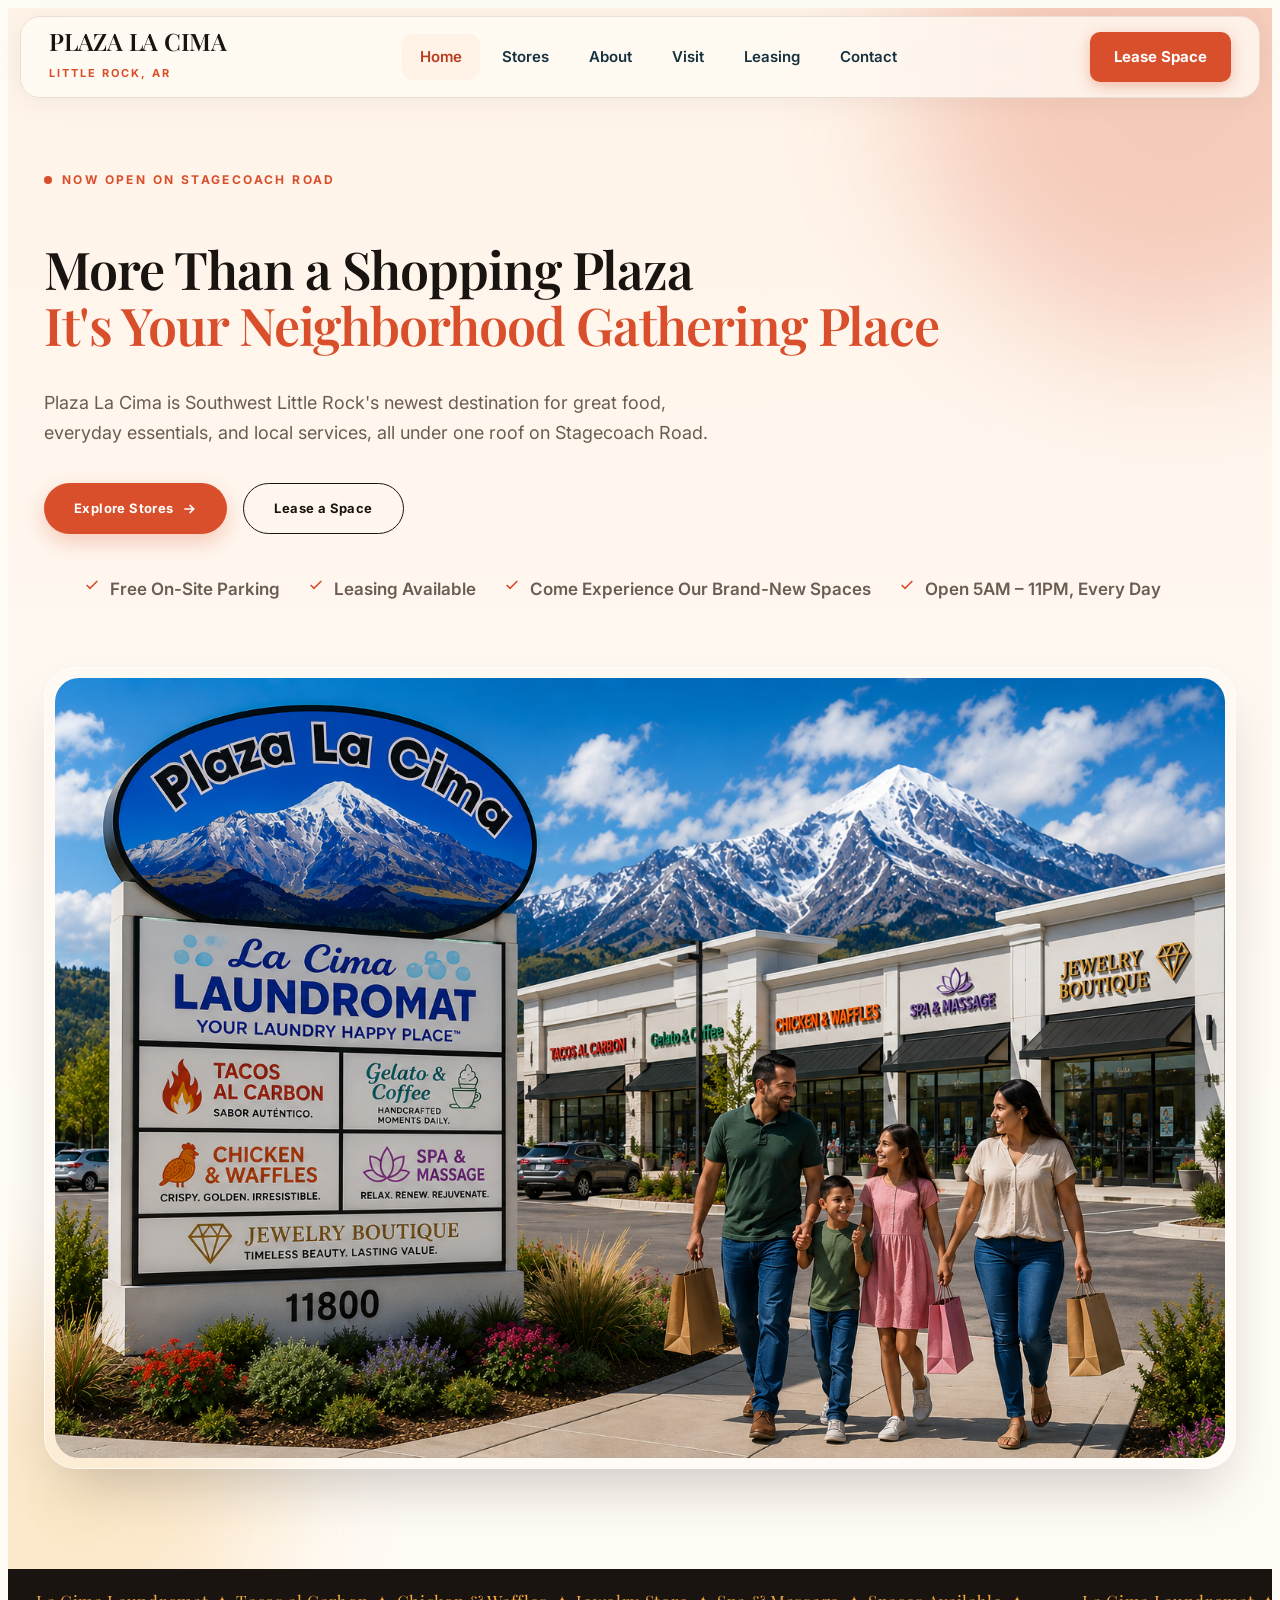
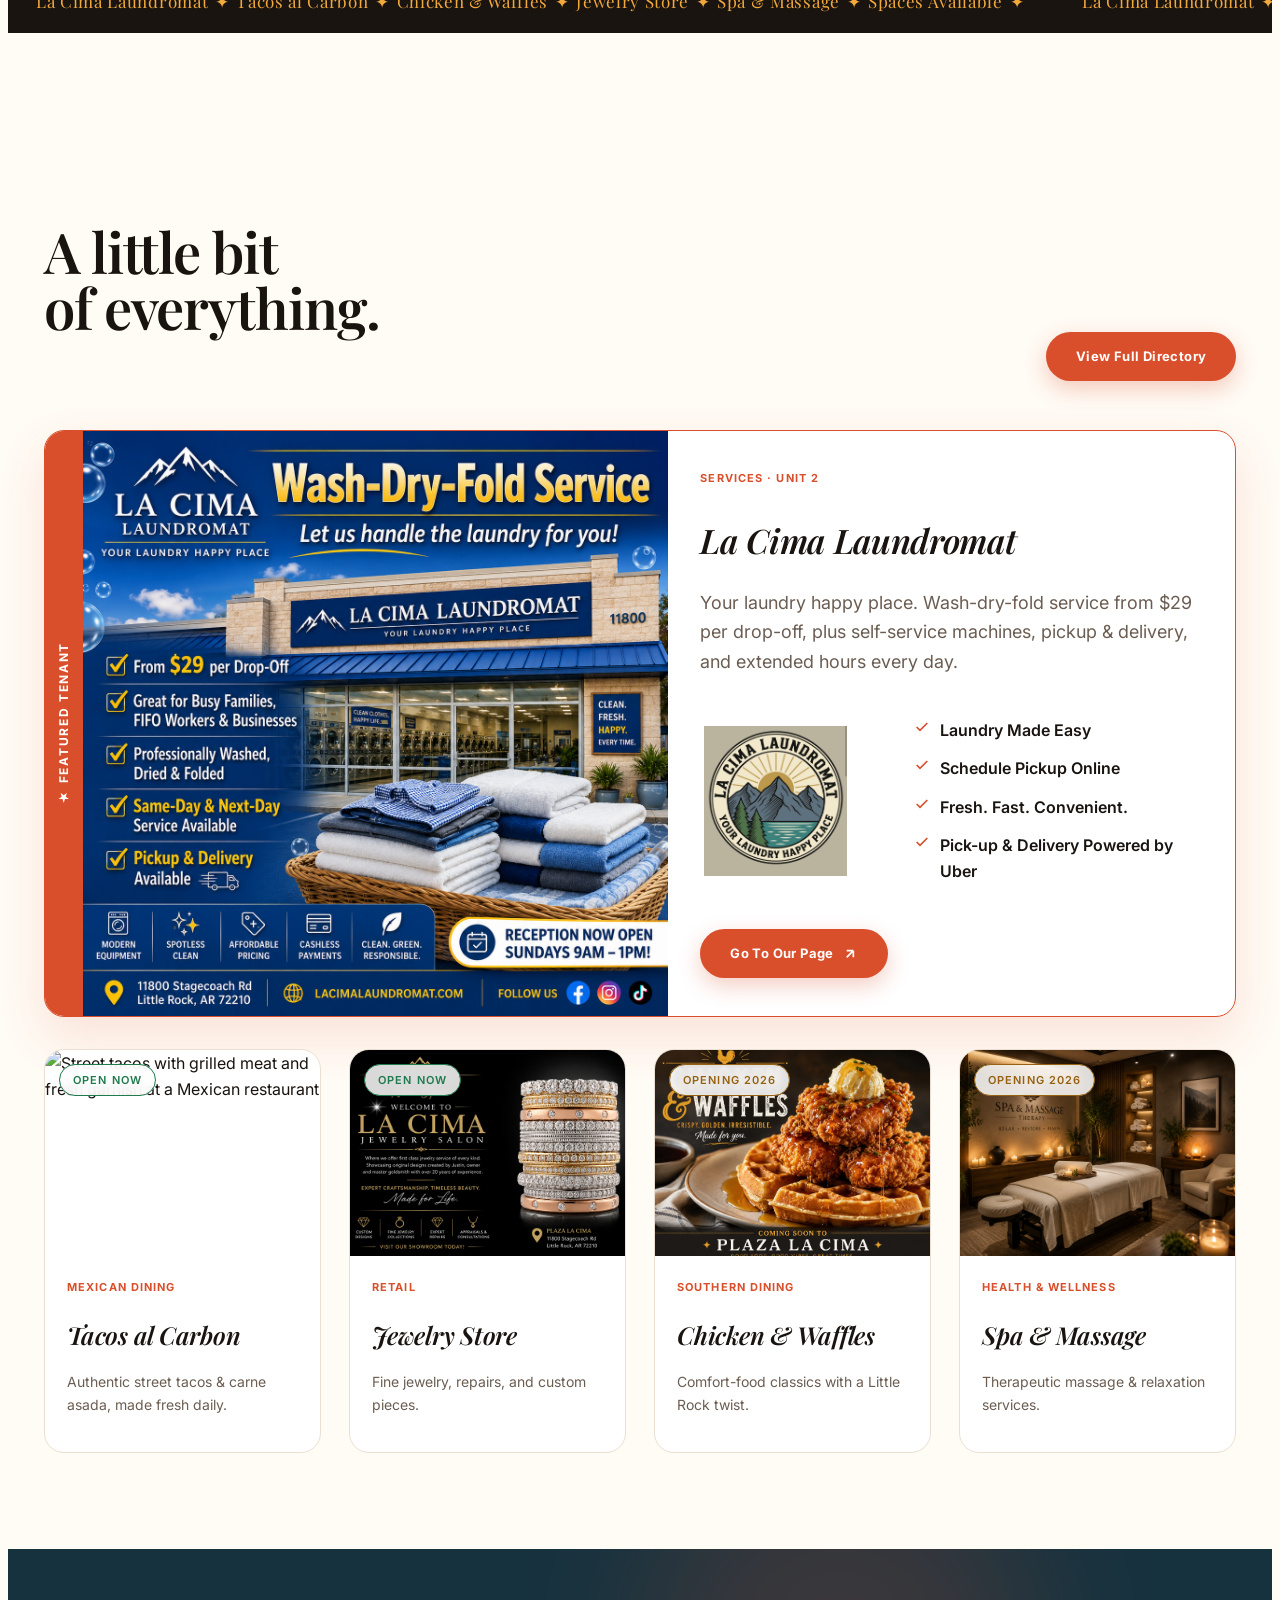
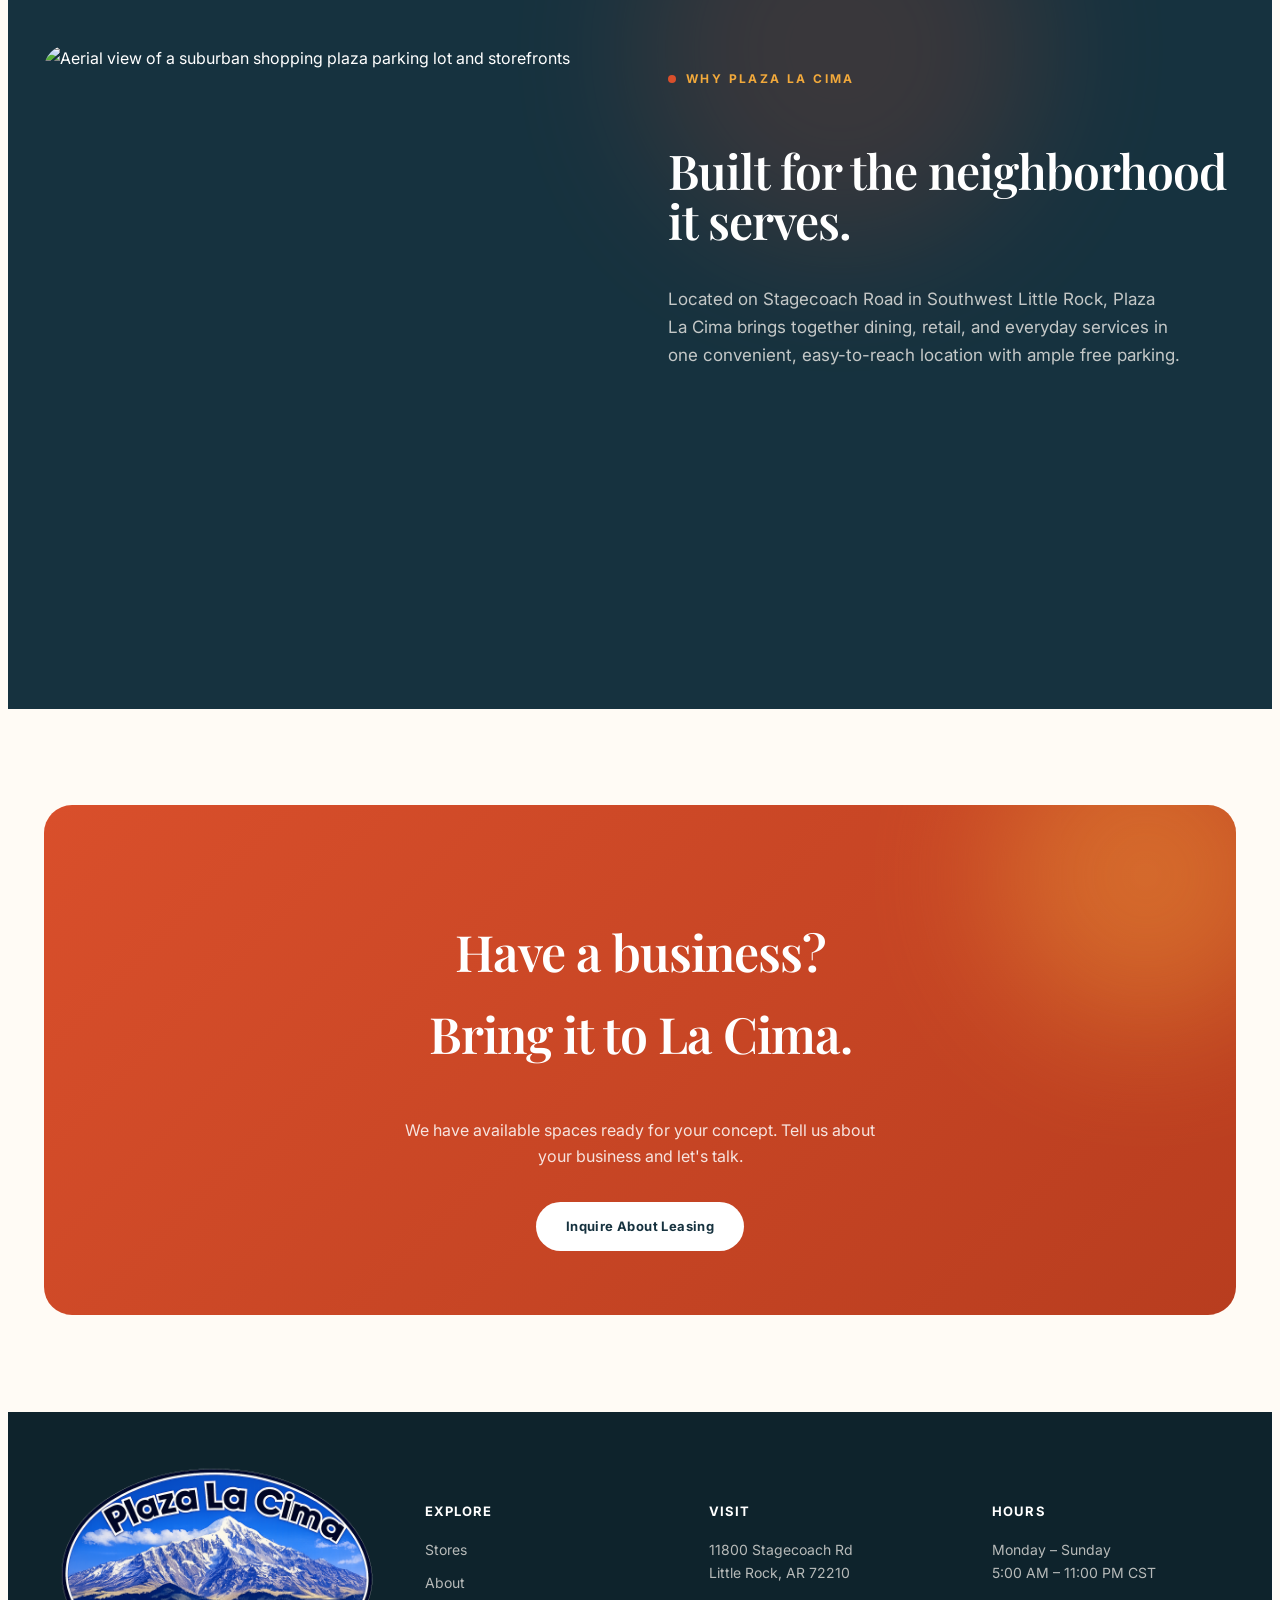
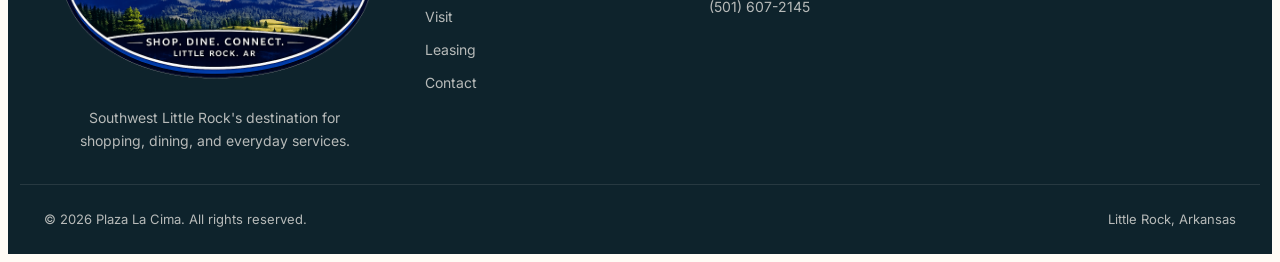
==== commit a4409f2e: "Update Spa & Massage listing image on Home and Stores pages" ====
--- a/index.html
+++ b/index.html
@@ -176,7 +176,7 @@
 
       <article class="card reveal hover-lift" style="transition-delay:.2s;">
         <div class="card-img">
-          <img class="lazy-img" loading="lazy" src="https://images.unsplash.com/photo-1570172619644-dfd03ed5d881?w=600&h=450&fit=crop&q=80" alt="Calm spa massage room with soft lighting and clean towels">
+          <img class="lazy-img" loading="lazy" src="assets/images/9E0610A3-6877-450D-B770-E9DC1A570139.png" alt="Spa & Massage Therapy room with a massage table, candles, and warm ambient lighting">
           <span class="badge badge-soon" style="position:absolute; top:14px; left:14px;">Opening 2026</span>
         </div>
         <div style="padding:22px;">
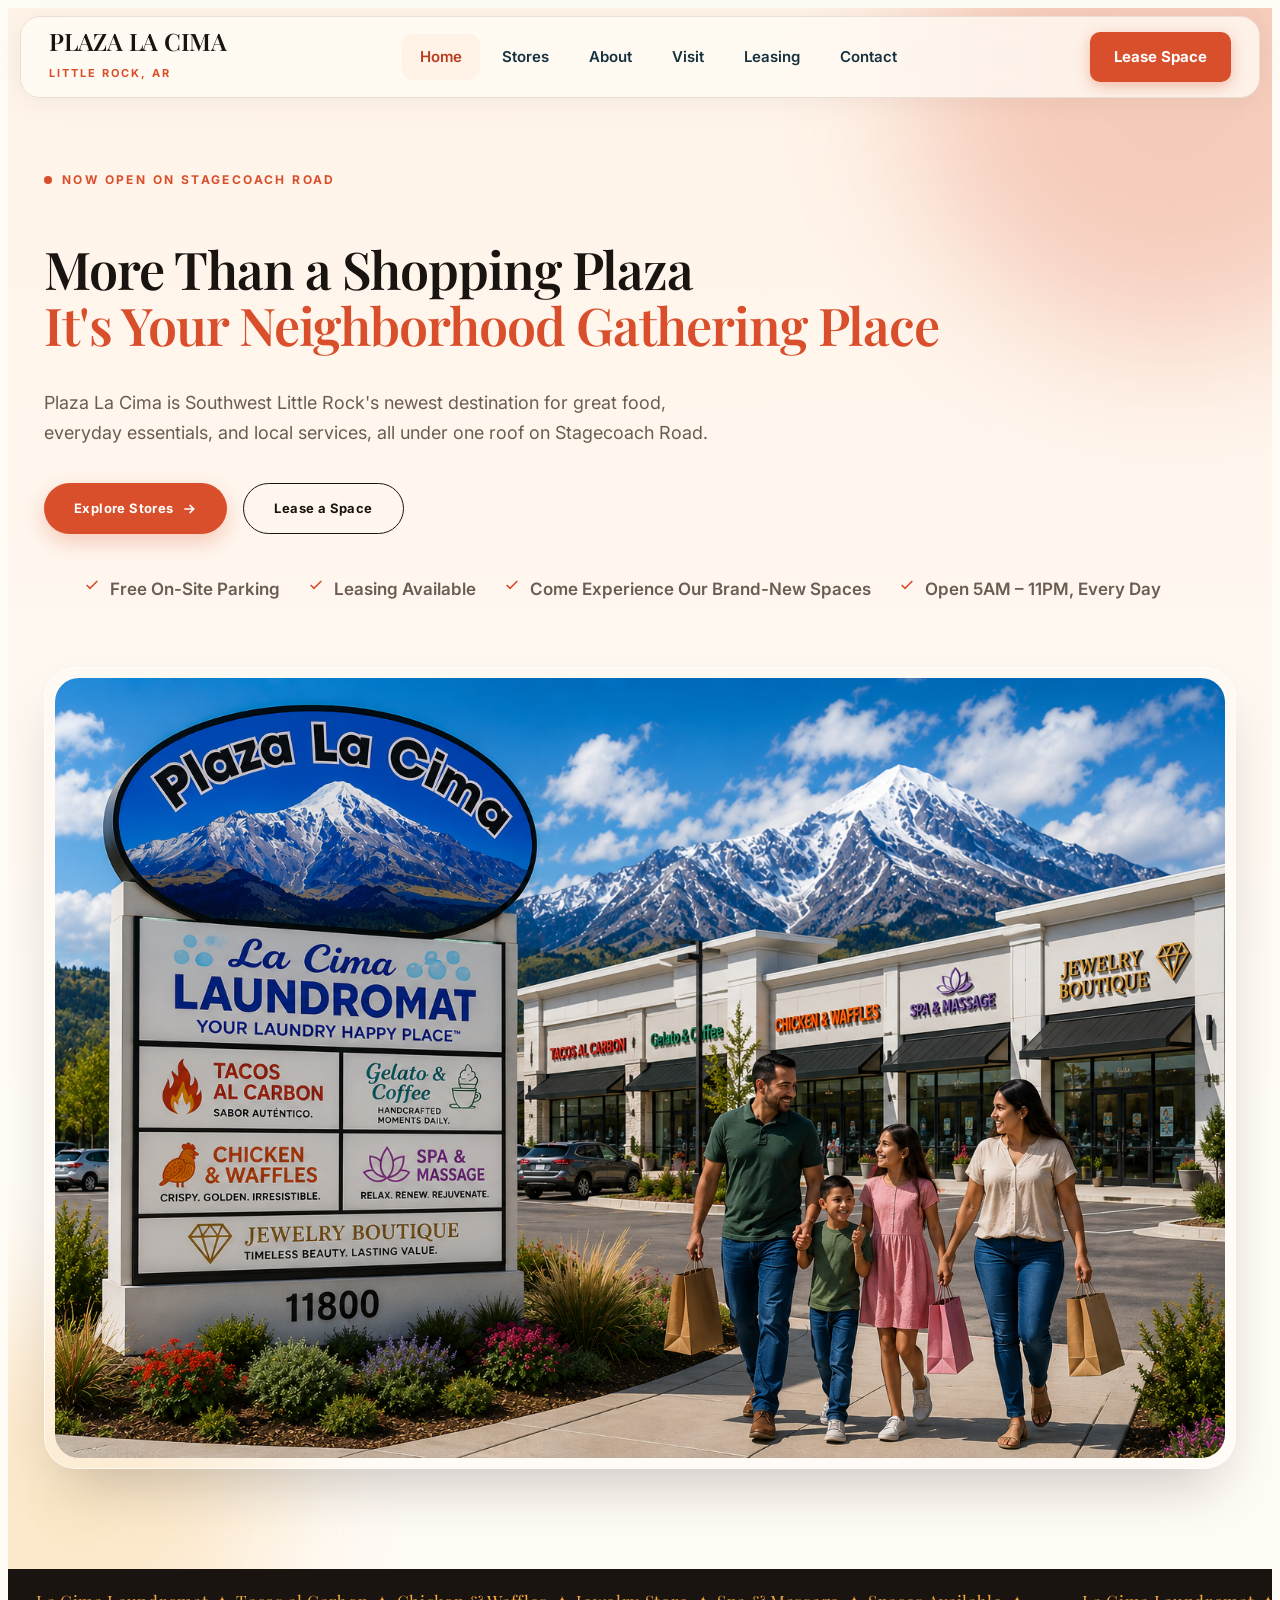
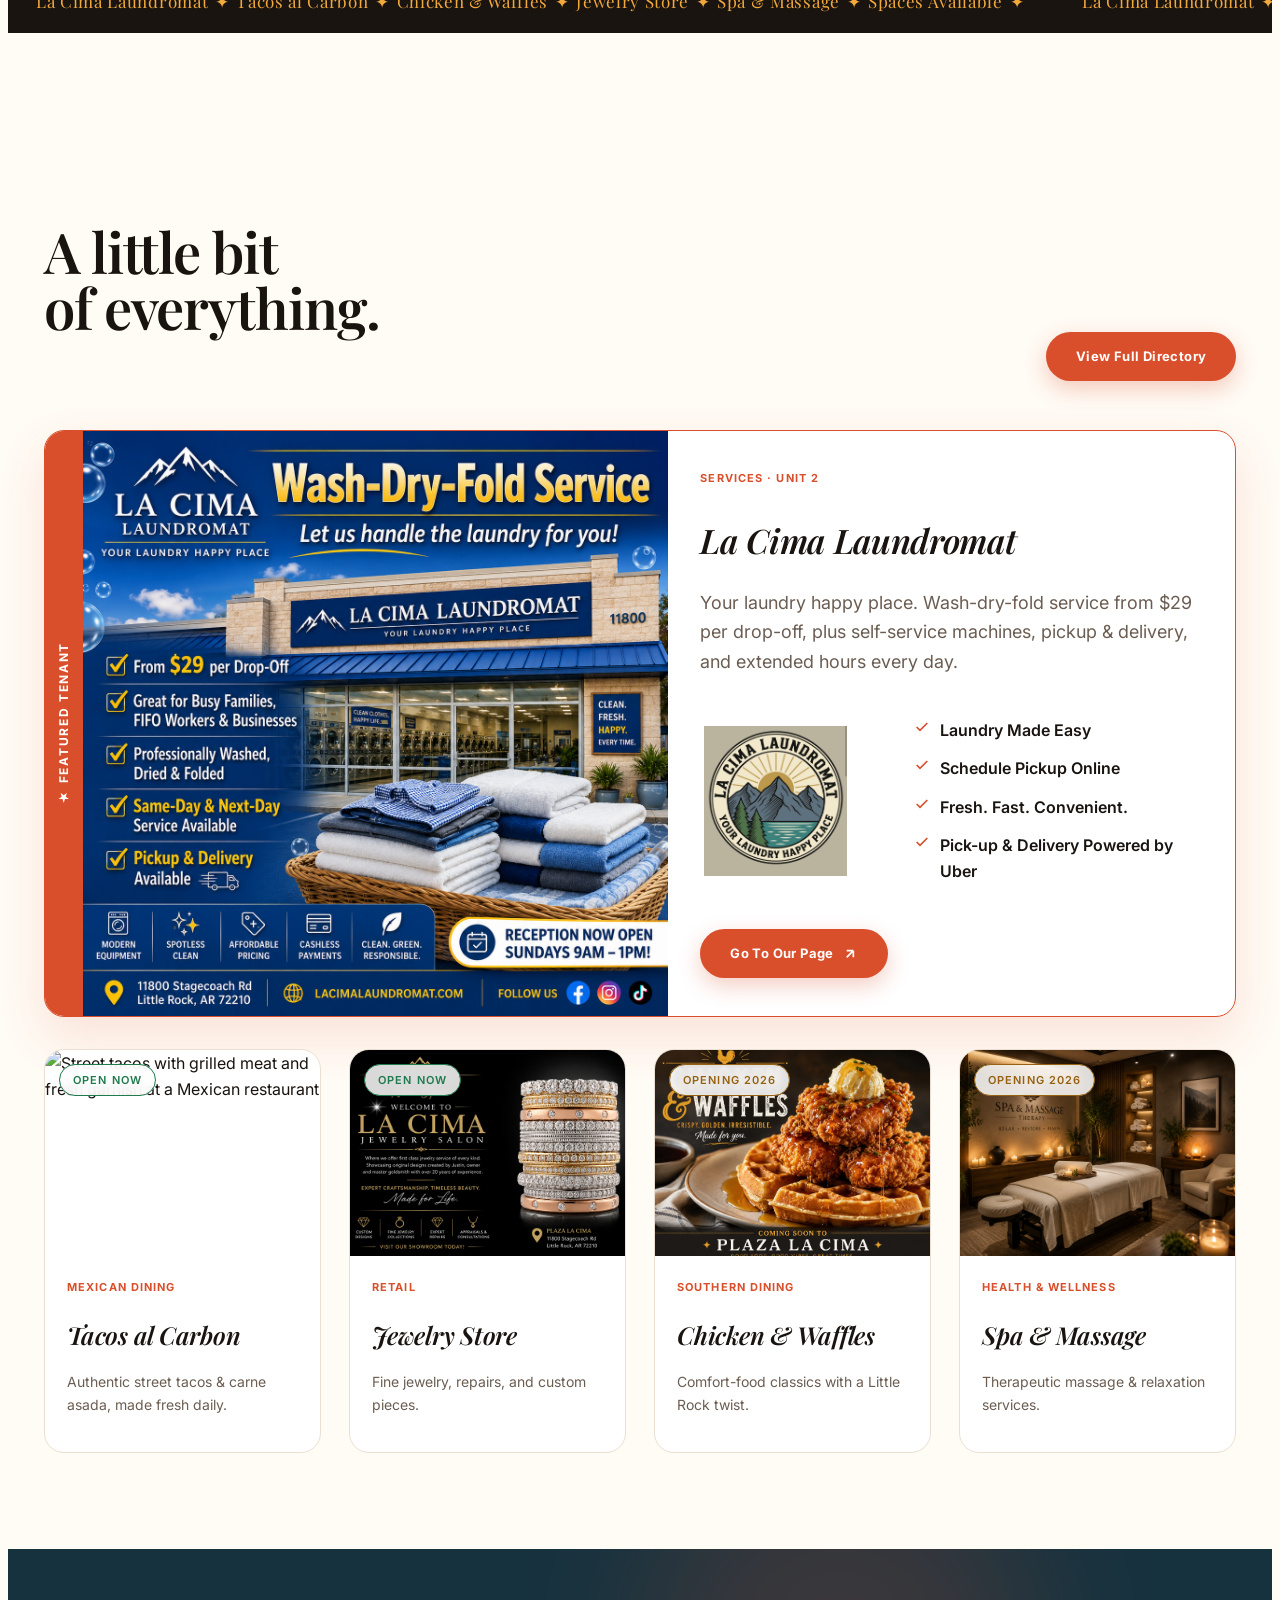
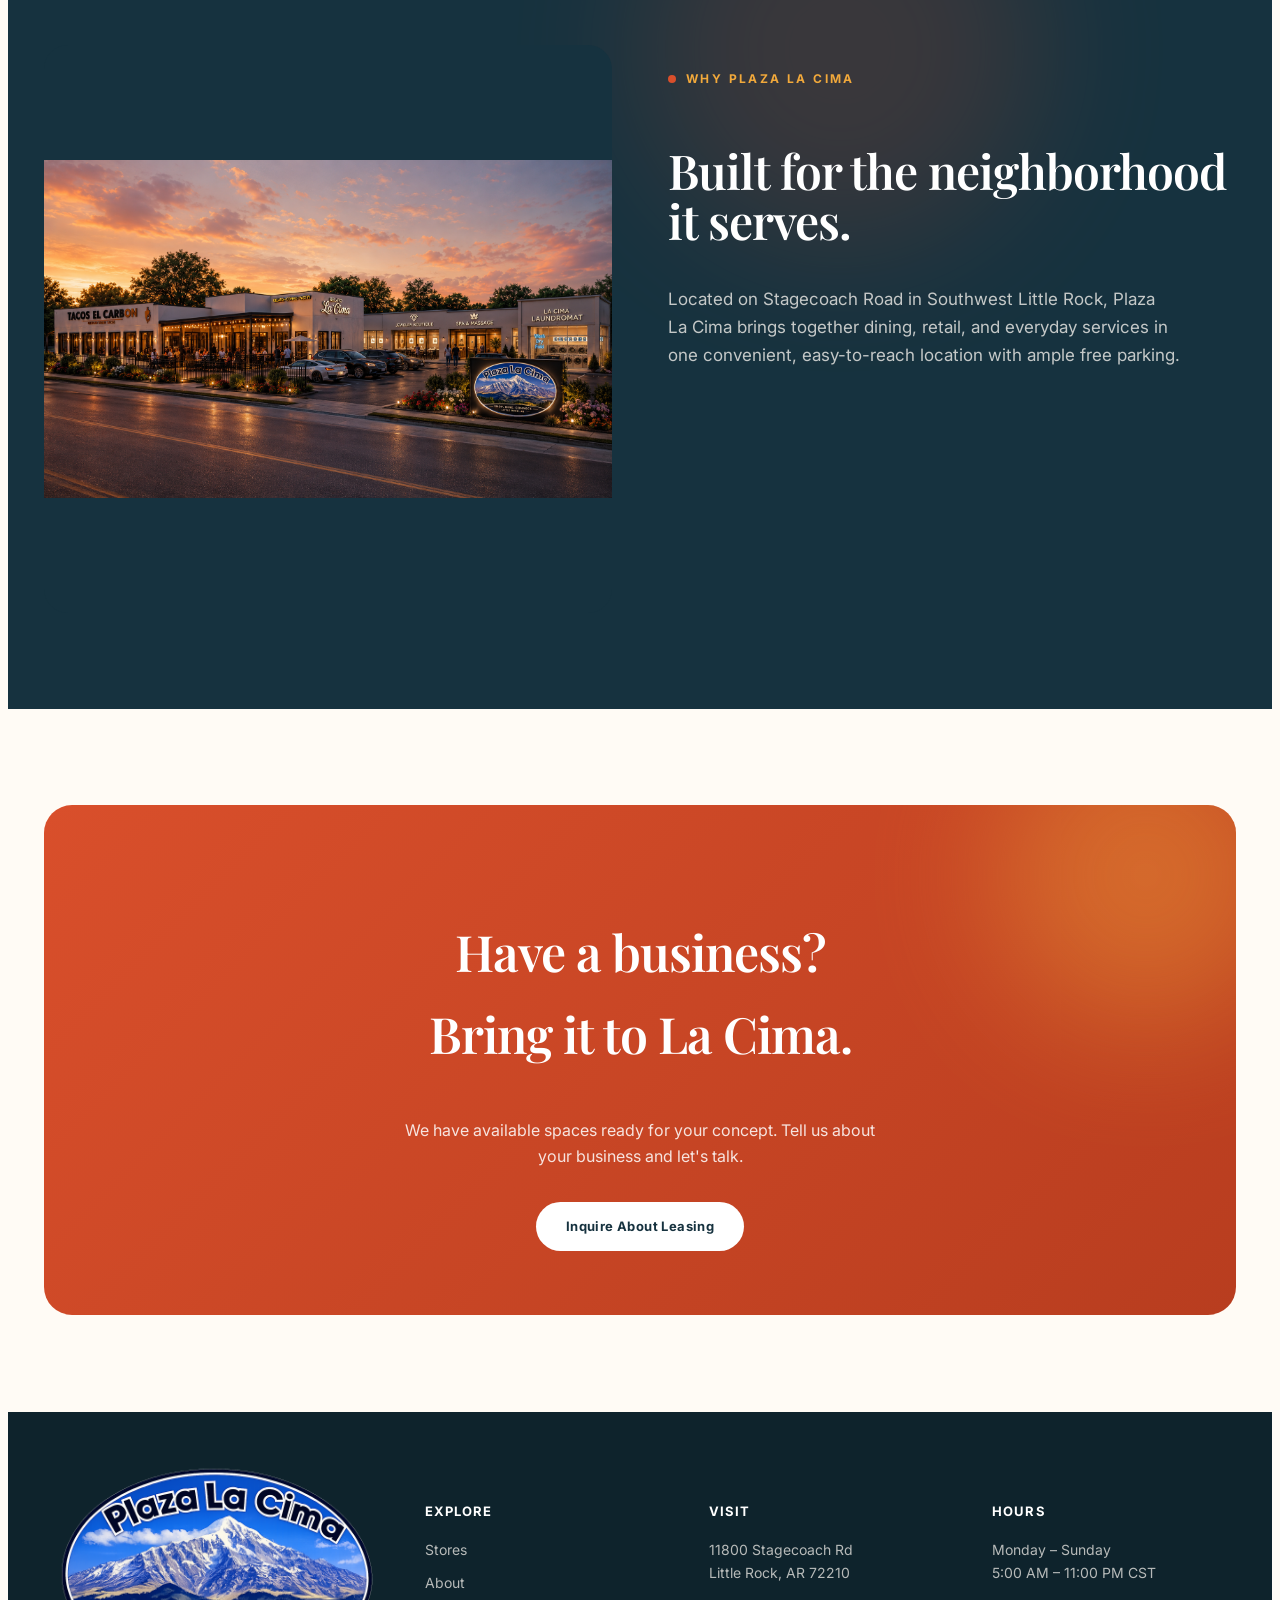
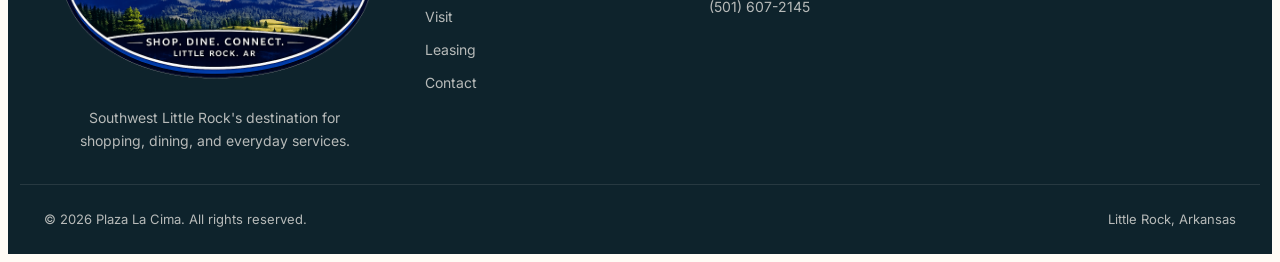
==== commit 7ab18427: "Update About Strip image to real sunset storefront photo, shown uncropped" ====
--- a/index.html
+++ b/index.html
@@ -195,7 +195,7 @@
   <div class="blob" style="width:400px;height:400px;background:var(--primary);top:-100px;left:50%;opacity:.18;"></div>
   <div class="container" style="position:relative; z-index:1; display:grid; grid-template-columns:1fr 1fr; gap:56px; align-items:center;">
     <div class="reveal" style="border-radius:24px; overflow:hidden; aspect-ratio:1/1;">
-      <img class="lazy-img" loading="lazy" src="https://images.unsplash.com/photo-1441986300917-64674bd600d8?w=700&h=700&fit=crop&q=80" alt="Aerial view of a suburban shopping plaza parking lot and storefronts">
+      <img class="lazy-img" loading="lazy" src="assets/images/0C1380CC-5A9B-4949-96CC-A68EC86E636E.png" alt="Plaza La Cima storefronts at sunset, with Tacos El Carbon, La Cima, Jewelry Boutique, Spa & Massage, and La Cima Laundromat signage lit up" style="width:100%; height:100%; object-fit:contain; background:var(--navy);">
     </div>
     <div>
       <p class="kicker reveal" style="color:var(--gold);">Why Plaza La Cima</p>
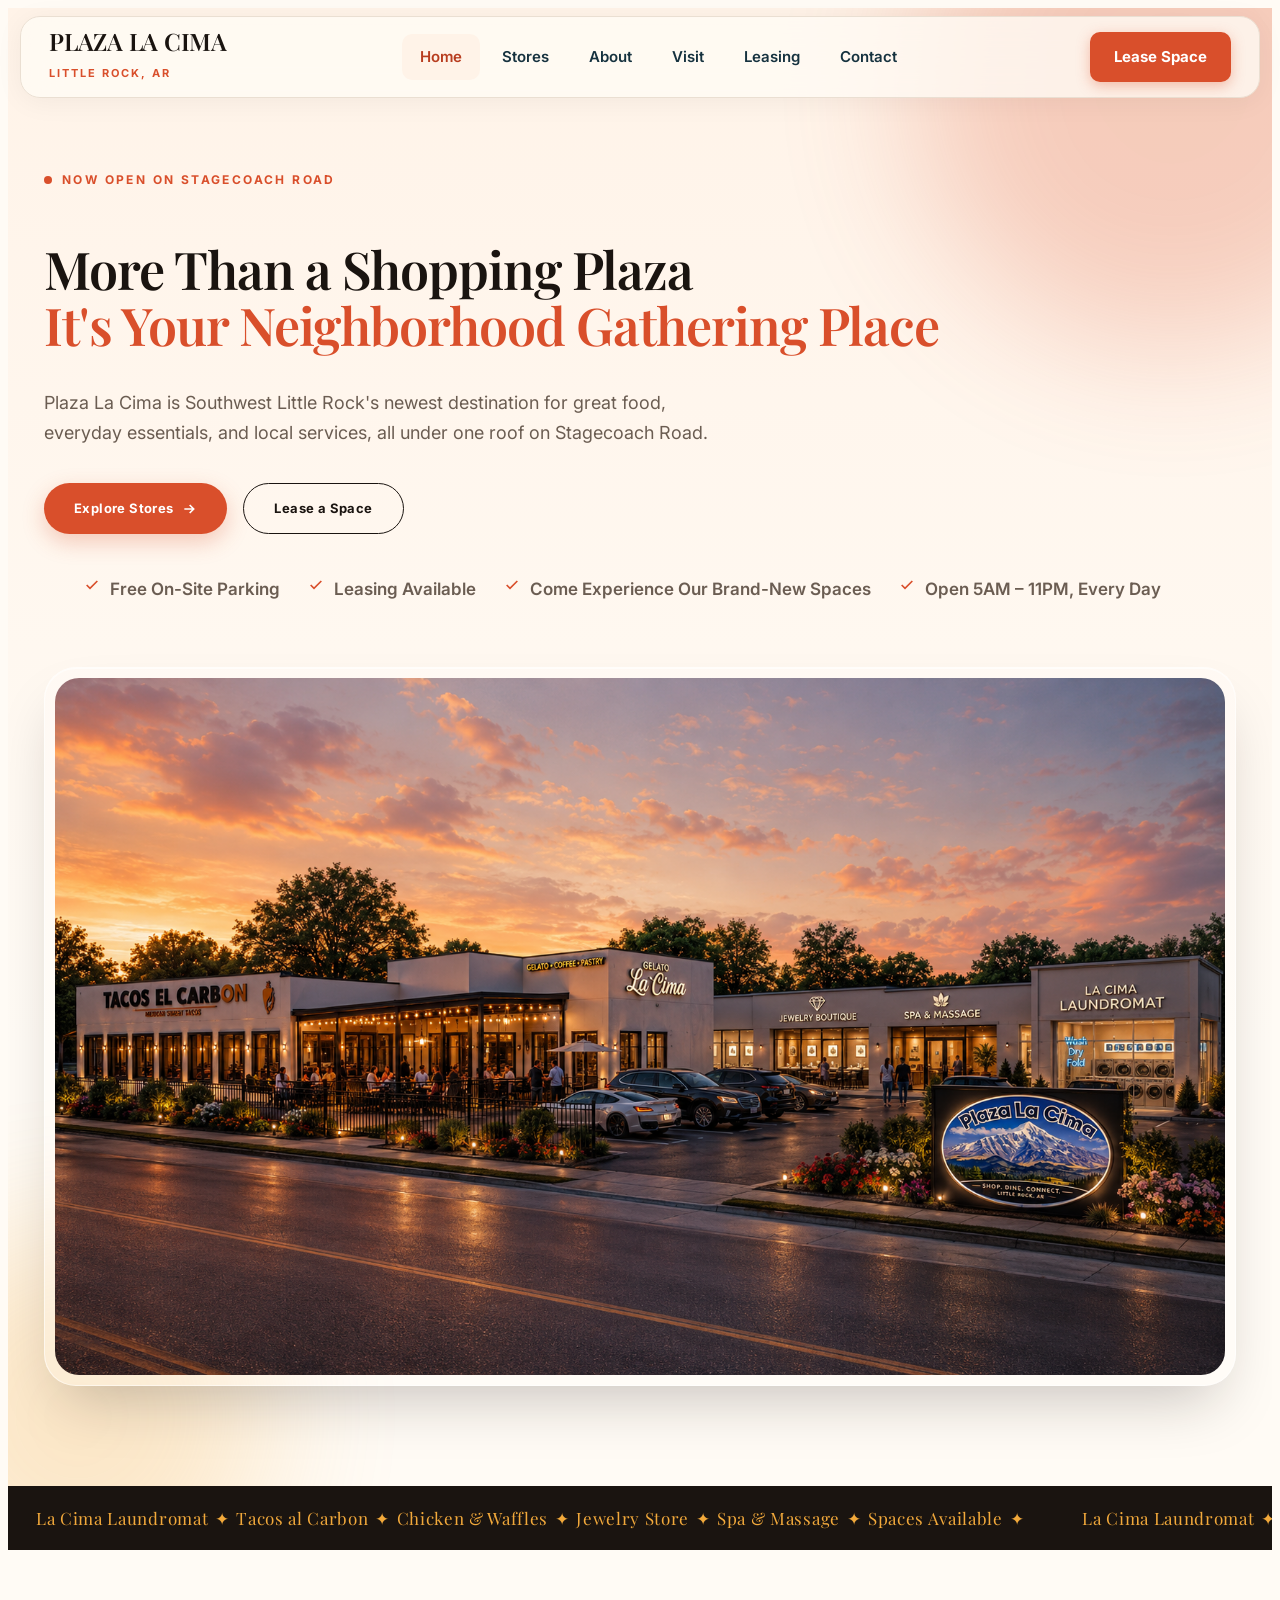
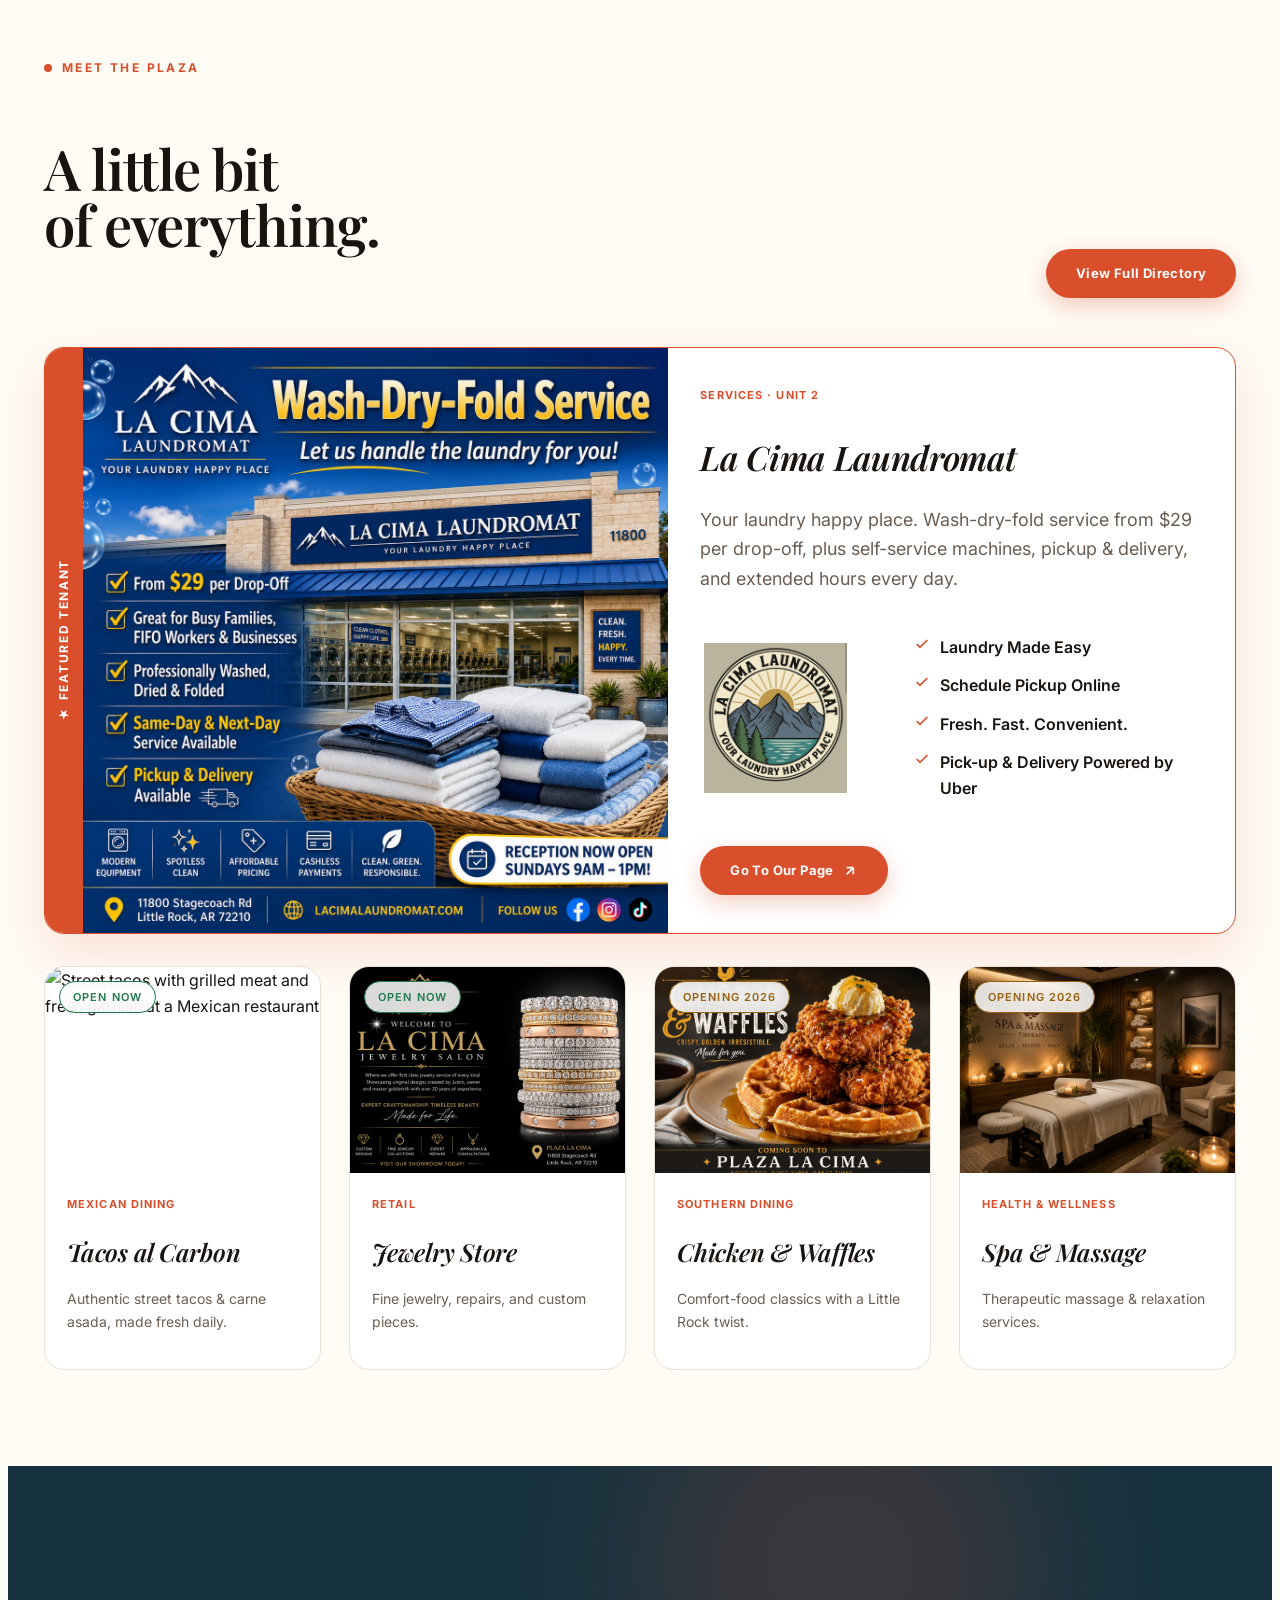
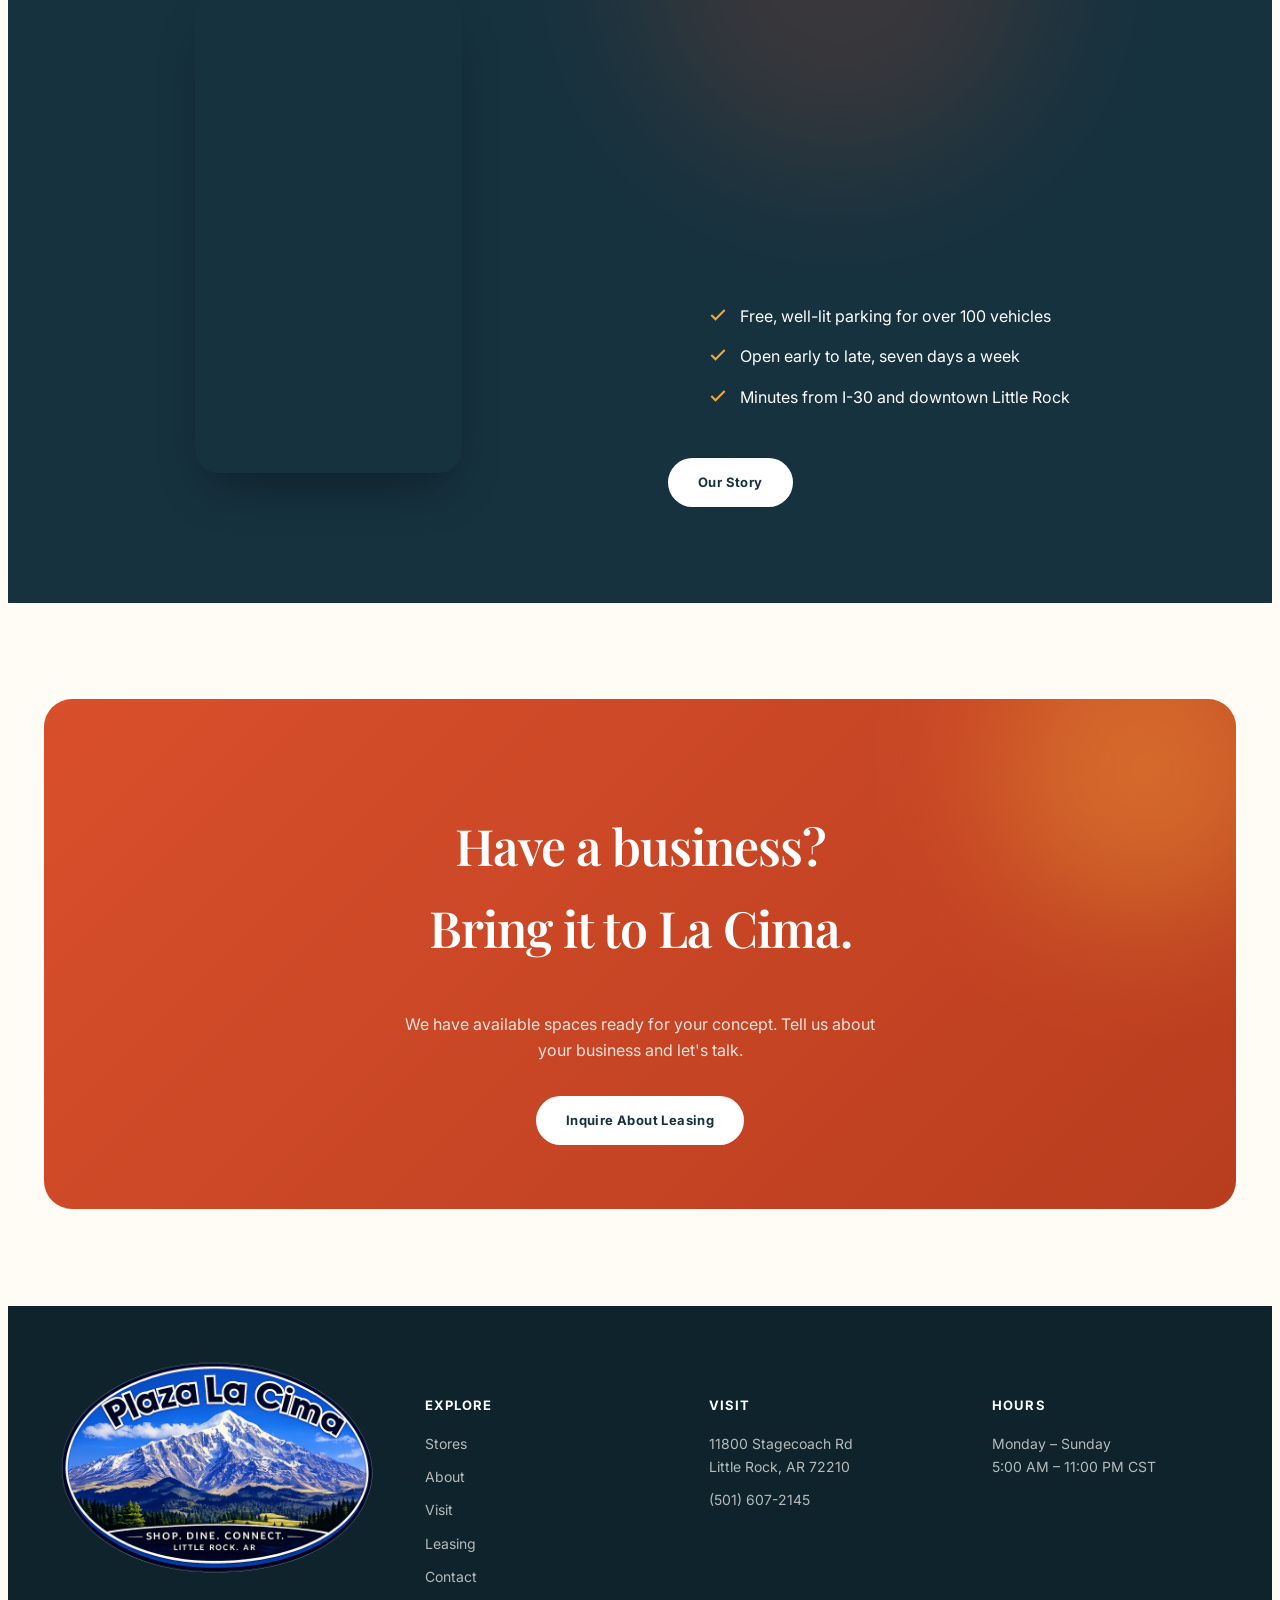
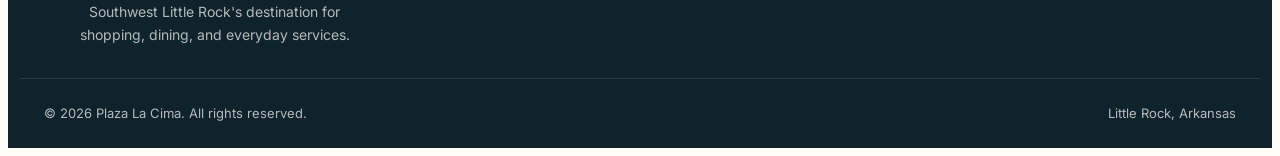
==== commit d3abe387: "Update hero image to sunset storefront photo, embed Facebook reel in About Strip section" ====
--- a/index.html
+++ b/index.html
@@ -71,8 +71,8 @@
       </div>
       <div class="reveal" style="transition-delay:.1s; position:relative;">
         <div style="border-radius:32px; padding:10px; background:rgba(255,255,255,0.22); backdrop-filter:blur(14px); -webkit-backdrop-filter:blur(14px); border:1px solid rgba(255,255,255,0.55); box-shadow:0 30px 60px -20px rgba(26,20,16,0.25), inset 0 1px 0 rgba(255,255,255,0.6);">
-          <div style="border-radius:24px; overflow:hidden; aspect-ratio:3/2;">
-            <img class="lazy-img hover-lift" loading="eager" decoding="async" src="assets/images/1F66D9BC-55DE-4808-B6B0-BFBB2430112A.png" alt="Plaza La Cima monument sign and storefronts with a family shopping, mountains in the background" style="width:100%;height:100%;object-fit:contain;">
+          <div style="border-radius:24px; overflow:hidden; aspect-ratio:1625/968;">
+            <img class="lazy-img hover-lift" loading="eager" decoding="async" src="assets/images/0C1380CC-5A9B-4949-96CC-A68EC86E636E.png" alt="Plaza La Cima storefronts at sunset, with Tacos El Carbon, La Cima, Jewelry Boutique, Spa & Massage, and La Cima Laundromat signage lit up" style="width:100%;height:100%;object-fit:cover;">
           </div>
         </div>
       </div>
@@ -194,8 +194,10 @@
 <section class="section" style="background:var(--navy); color:var(--white); position:relative; overflow:hidden;">
   <div class="blob" style="width:400px;height:400px;background:var(--primary);top:-100px;left:50%;opacity:.18;"></div>
   <div class="container" style="position:relative; z-index:1; display:grid; grid-template-columns:1fr 1fr; gap:56px; align-items:center;">
-    <div class="reveal" style="border-radius:24px; overflow:hidden; aspect-ratio:1/1;">
-      <img class="lazy-img" loading="lazy" src="assets/images/0C1380CC-5A9B-4949-96CC-A68EC86E636E.png" alt="Plaza La Cima storefronts at sunset, with Tacos El Carbon, La Cima, Jewelry Boutique, Spa & Massage, and La Cima Laundromat signage lit up" style="width:100%; height:100%; object-fit:contain; background:var(--navy);">
+    <div class="reveal" style="display:flex; align-items:center; justify-content:center;">
+      <div style="border-radius:24px; overflow:hidden; box-shadow:0 24px 50px -16px rgba(0,0,0,0.4); max-width:267px;">
+        <iframe src="https://www.facebook.com/plugins/video.php?height=476&href=https%3A%2F%2Fwww.facebook.com%2Freel%2F1057411939996062%2F&show_text=false&width=267&t=0" width="267" height="476" style="border:none;overflow:hidden;display:block;" scrolling="no" frameborder="0" allowfullscreen="true" allow="autoplay; clipboard-write; encrypted-media; picture-in-picture; web-share" allowFullScreen="true" title="Plaza La Cima video"></iframe>
+      </div>
     </div>
     <div>
       <p class="kicker reveal" style="color:var(--gold);">Why Plaza La Cima</p>
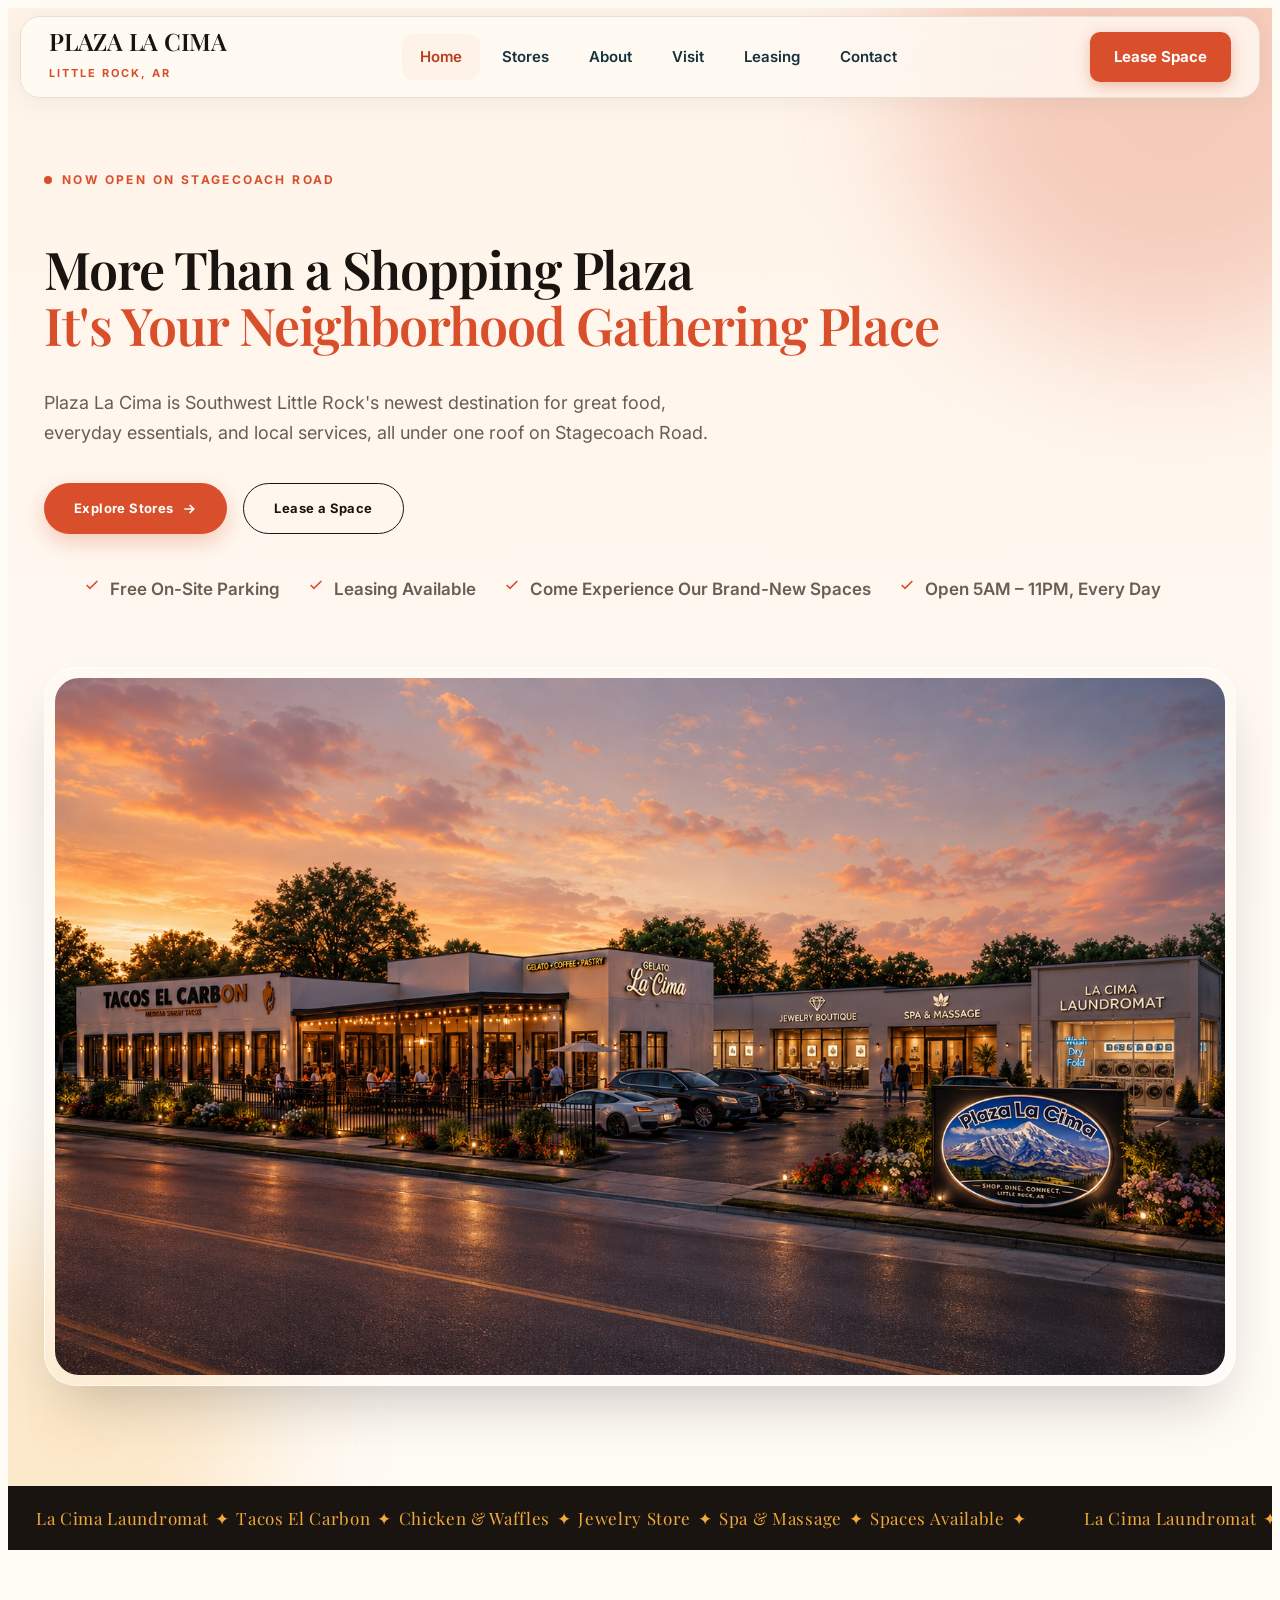
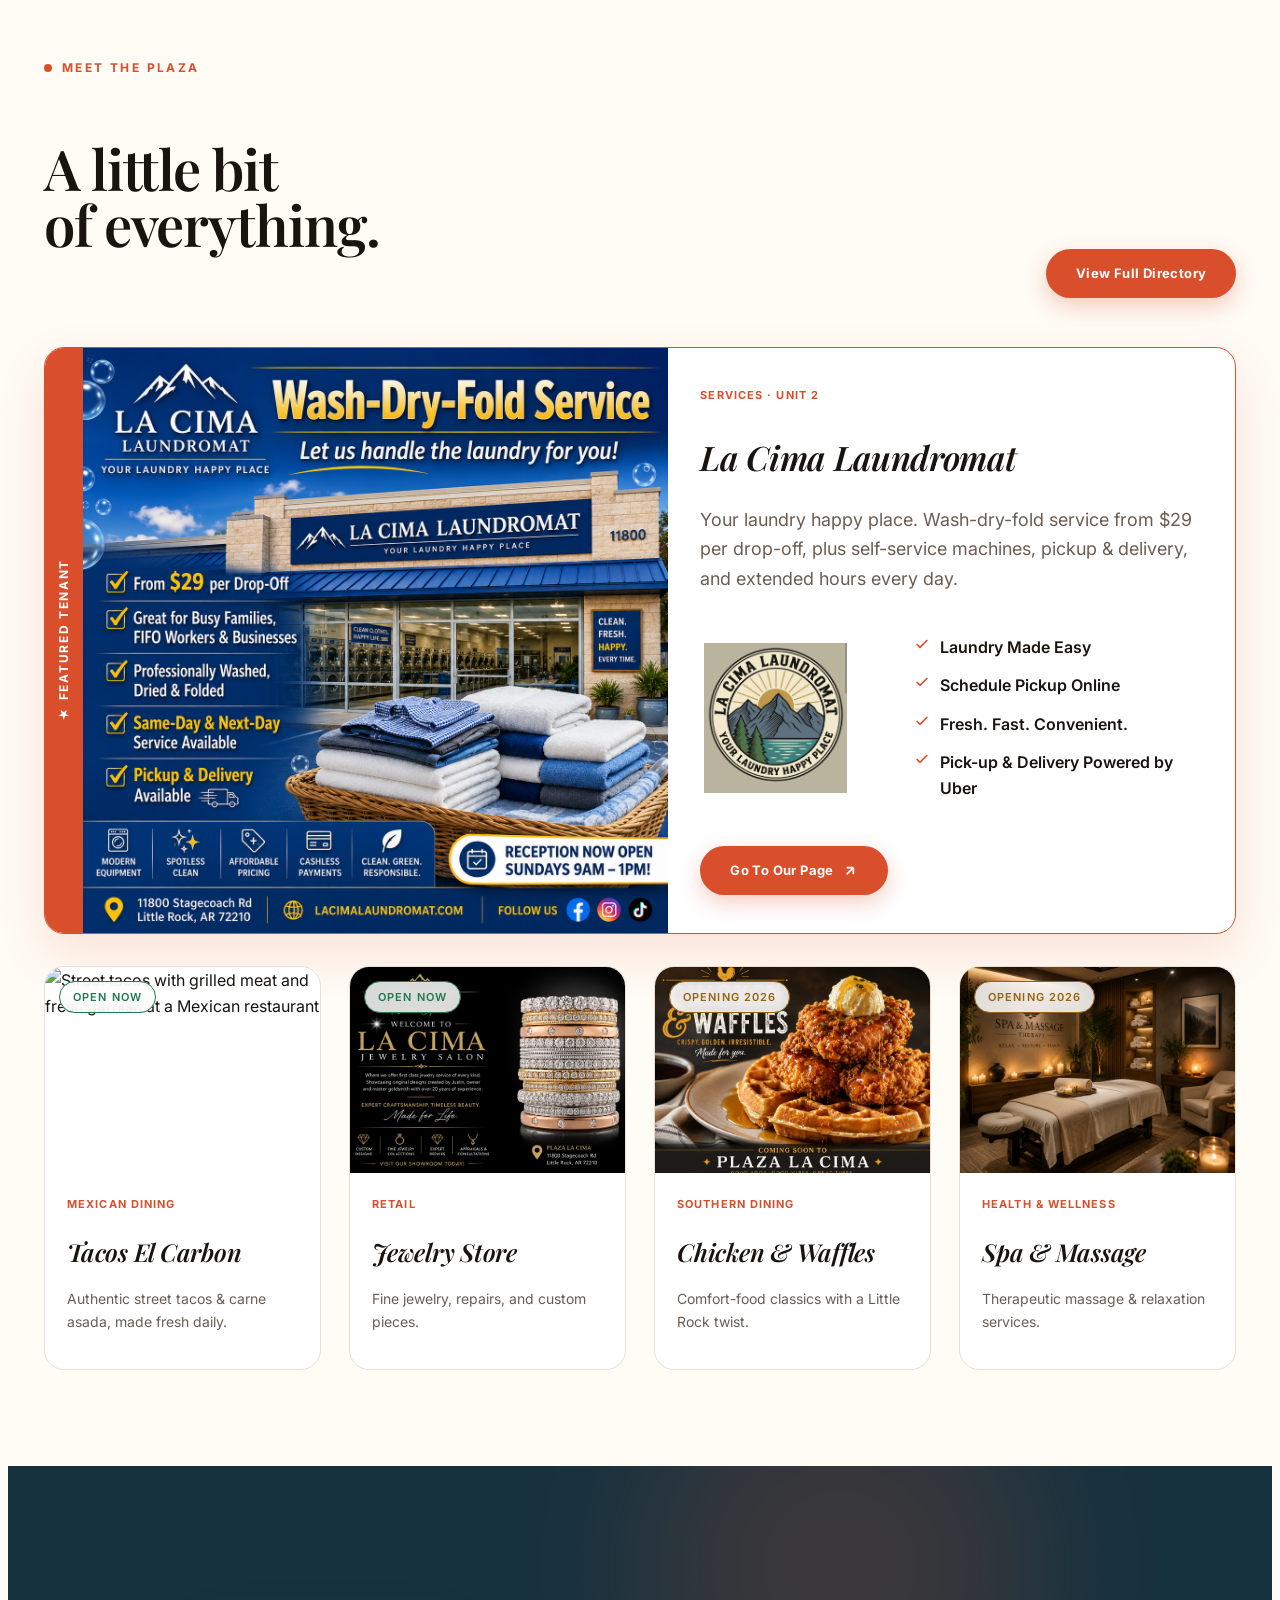
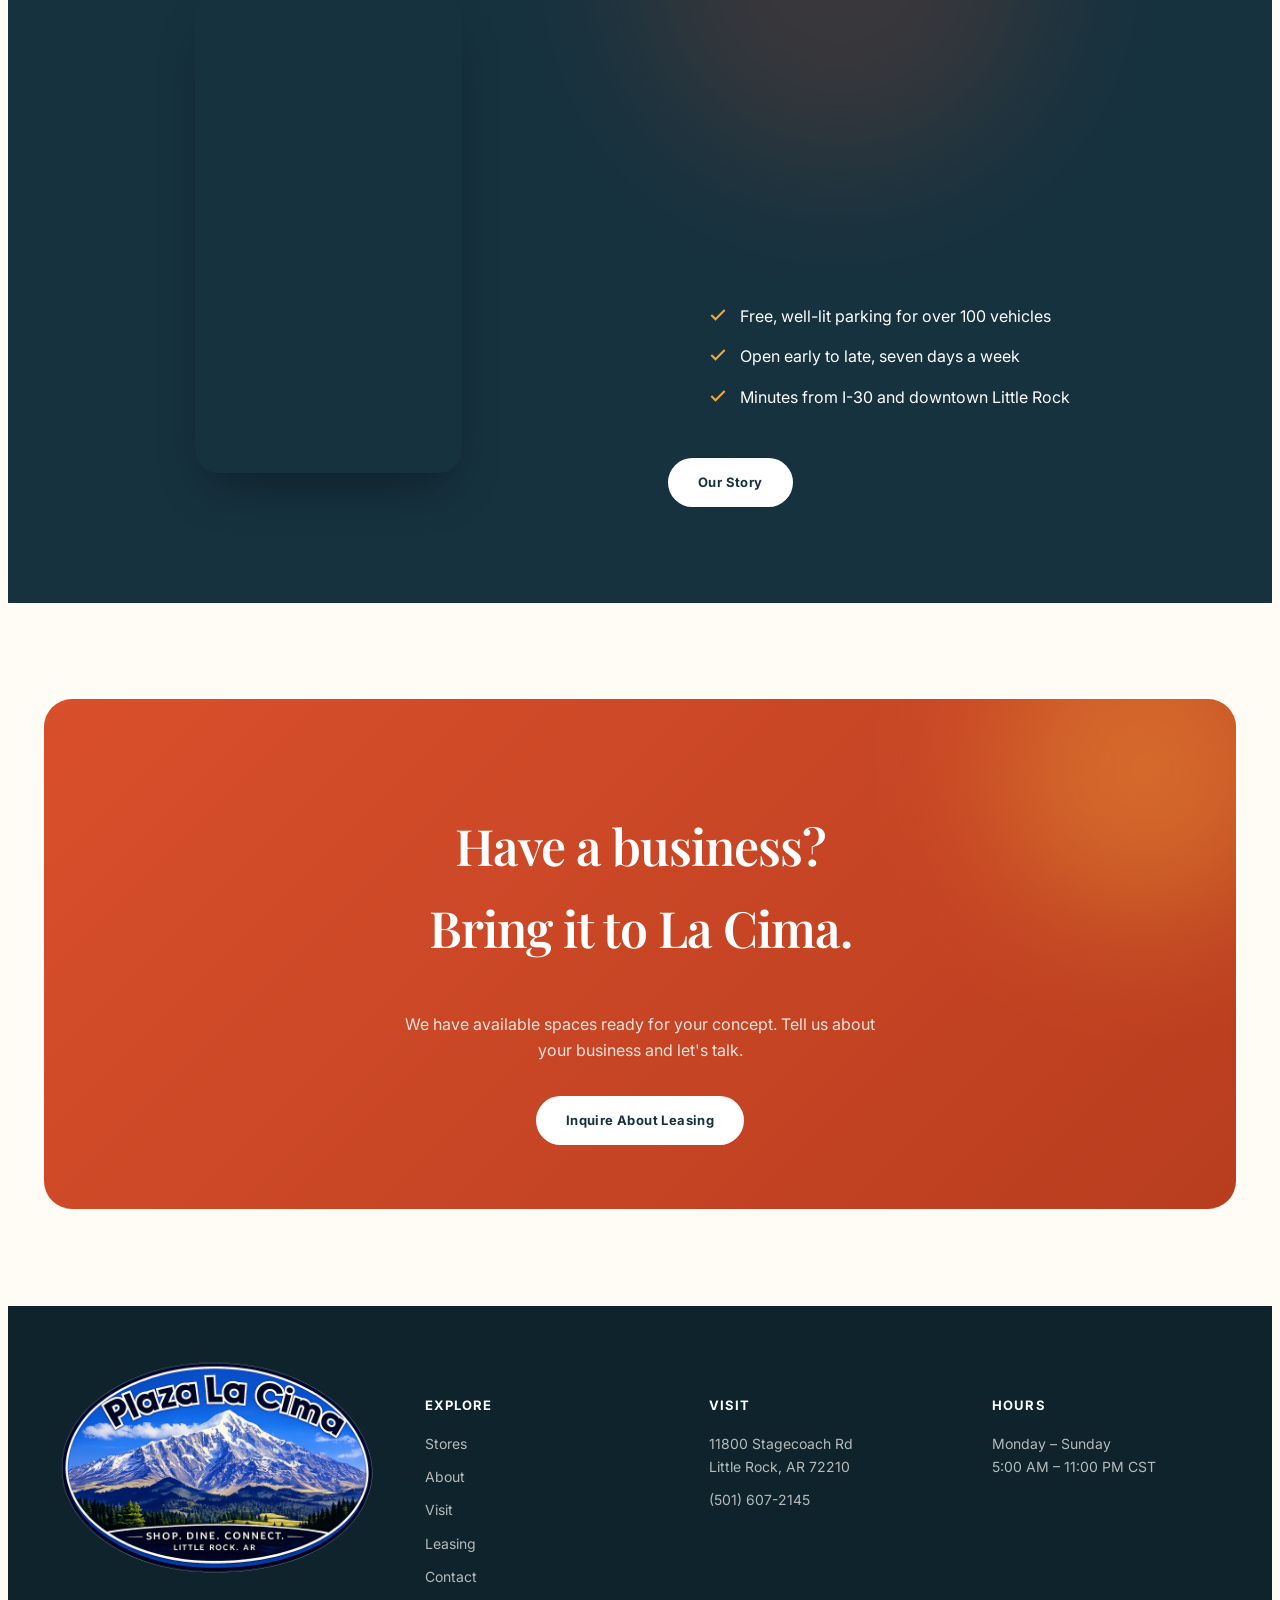
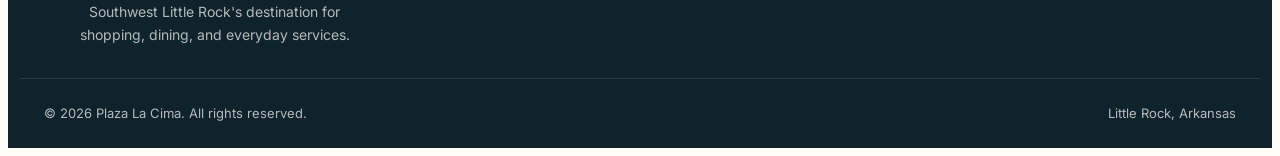
==== commit 2443d581: "Rename Tacos al Carbon to Tacos El Carbon across Home and Stores pages" ====
--- a/index.html
+++ b/index.html
@@ -84,8 +84,8 @@
 <div style="background:var(--ink); padding:18px 0;">
   <div class="marquee">
     <div class="marquee-track">
-      <span style="font-family:'Playfair Display',serif; font-size:17px; color:var(--gold); padding:0 28px; letter-spacing:.04em;">La Cima Laundromat <span style="margin:0 2px;">✦</span> Tacos al Carbon <span style="margin:0 2px;">✦</span> Chicken &amp; Waffles <span style="margin:0 2px;">✦</span> Jewelry Store <span style="margin:0 2px;">✦</span> Spa &amp; Massage <span style="margin:0 2px;">✦</span> Spaces Available <span style="margin:0 2px;">✦</span></span>
-      <span style="font-family:'Playfair Display',serif; font-size:17px; color:var(--gold); padding:0 28px; letter-spacing:.04em;">La Cima Laundromat <span style="margin:0 2px;">✦</span> Tacos al Carbon <span style="margin:0 2px;">✦</span> Chicken &amp; Waffles <span style="margin:0 2px;">✦</span> Jewelry Store <span style="margin:0 2px;">✦</span> Spa &amp; Massage <span style="margin:0 2px;">✦</span> Spaces Available <span style="margin:0 2px;">✦</span></span>
+      <span style="font-family:'Playfair Display',serif; font-size:17px; color:var(--gold); padding:0 28px; letter-spacing:.04em;">La Cima Laundromat <span style="margin:0 2px;">✦</span> Tacos El Carbon <span style="margin:0 2px;">✦</span> Chicken &amp; Waffles <span style="margin:0 2px;">✦</span> Jewelry Store <span style="margin:0 2px;">✦</span> Spa &amp; Massage <span style="margin:0 2px;">✦</span> Spaces Available <span style="margin:0 2px;">✦</span></span>
+      <span style="font-family:'Playfair Display',serif; font-size:17px; color:var(--gold); padding:0 28px; letter-spacing:.04em;">La Cima Laundromat <span style="margin:0 2px;">✦</span> Tacos El Carbon <span style="margin:0 2px;">✦</span> Chicken &amp; Waffles <span style="margin:0 2px;">✦</span> Jewelry Store <span style="margin:0 2px;">✦</span> Spa &amp; Massage <span style="margin:0 2px;">✦</span> Spaces Available <span style="margin:0 2px;">✦</span></span>
     </div>
   </div>
 </div>
@@ -145,7 +145,7 @@
         </div>
         <div style="padding:22px;">
           <div style="font-size:11px; font-weight:700; letter-spacing:.1em; color:var(--primary); text-transform:uppercase; margin-bottom:6px;">Mexican Dining</div>
-          <h3 style="font-weight:800; font-size:19px; margin-bottom:6px;"><span class="font-serif">Tacos al Carbon</span></h3>
+          <h3 style="font-weight:800; font-size:19px; margin-bottom:6px;"><span class="font-serif">Tacos El Carbon</span></h3>
           <p style="font-size:14px; color:var(--muted);">Authentic street tacos &amp; carne asada, made fresh daily.</p>
         </div>
       </article>
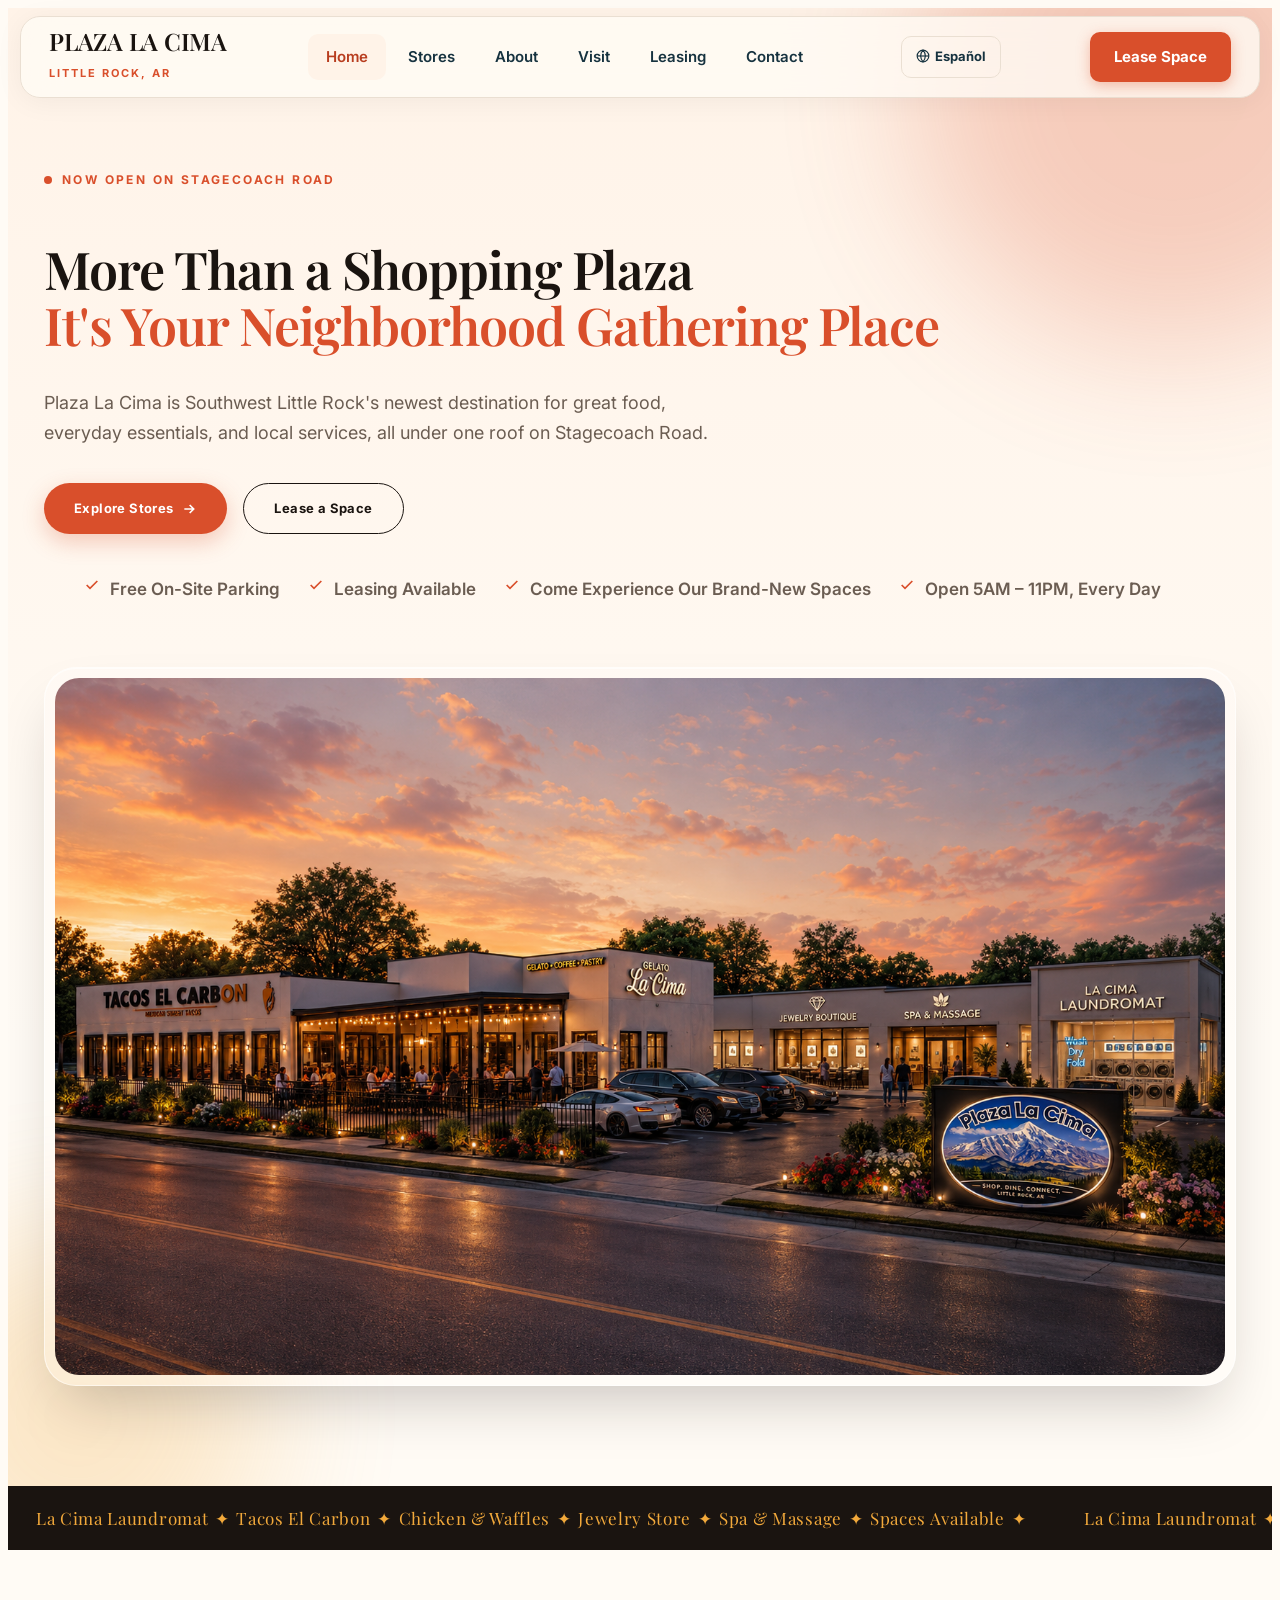
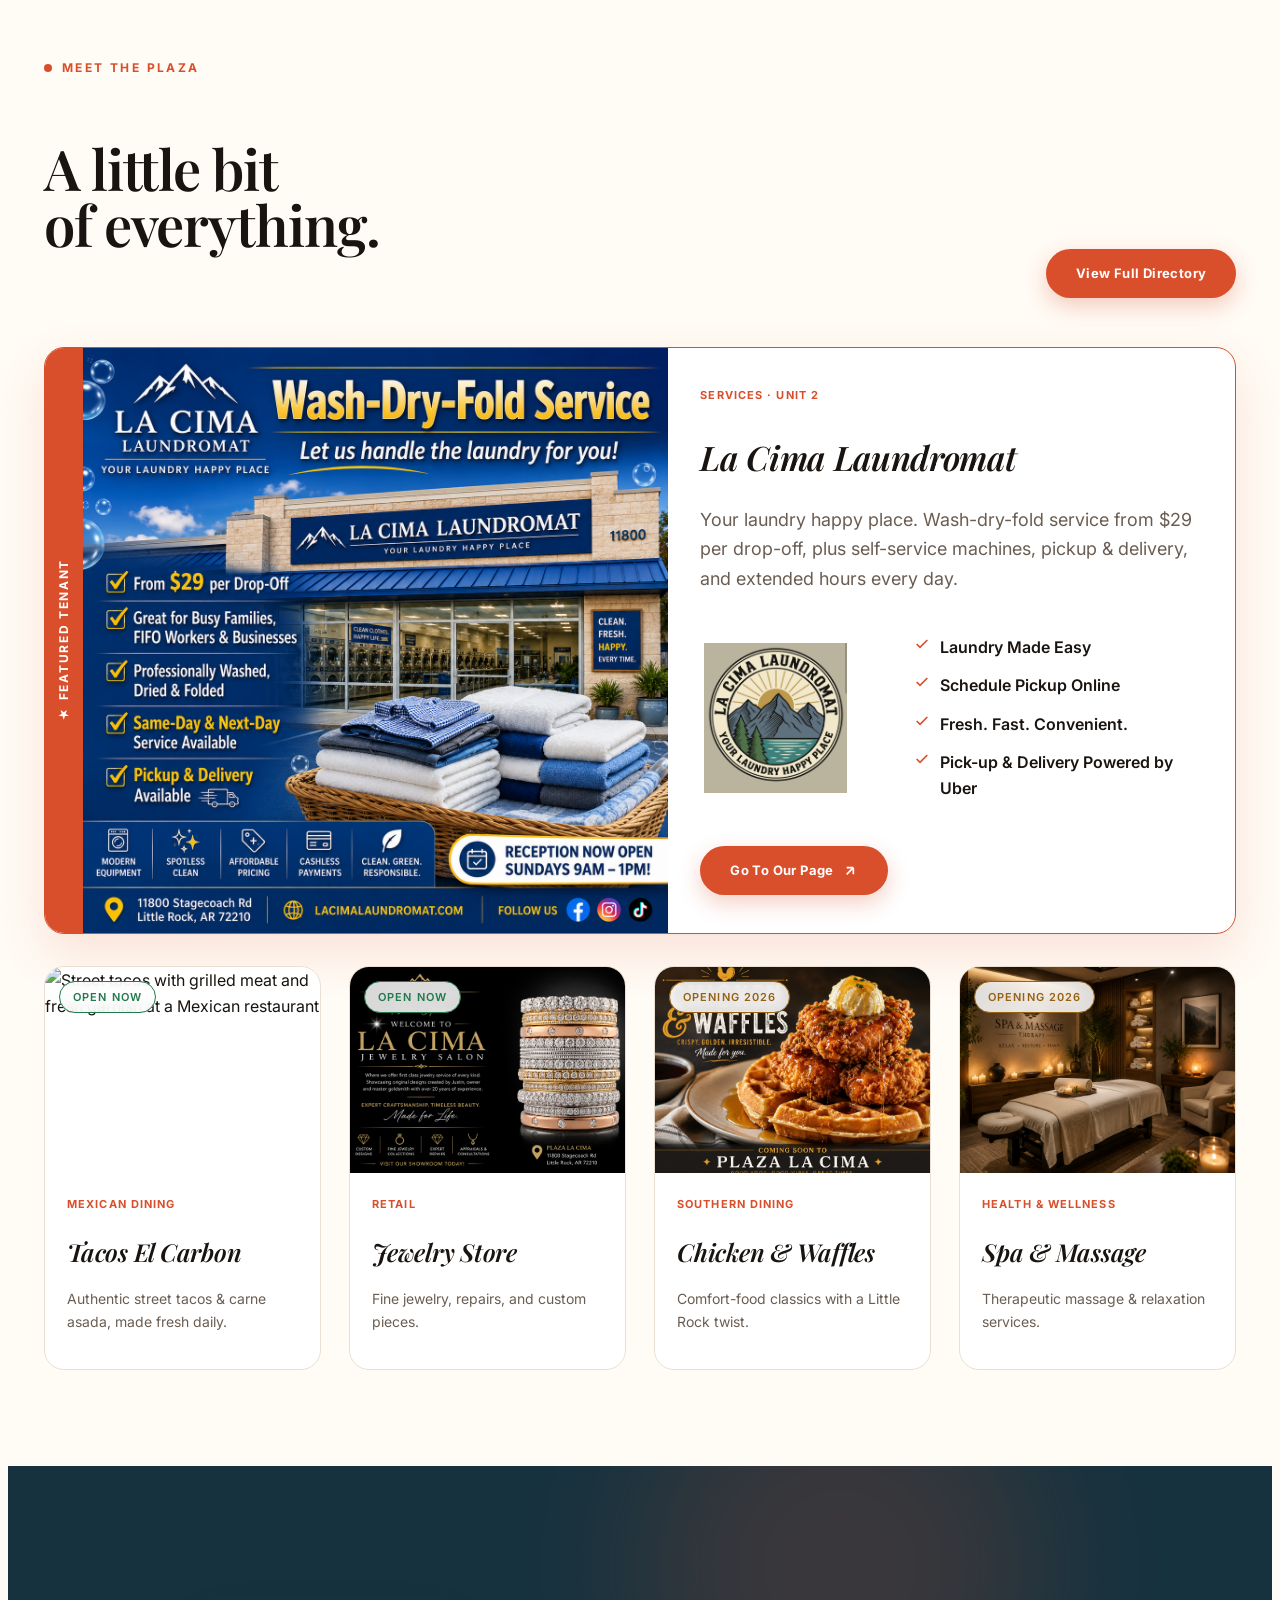
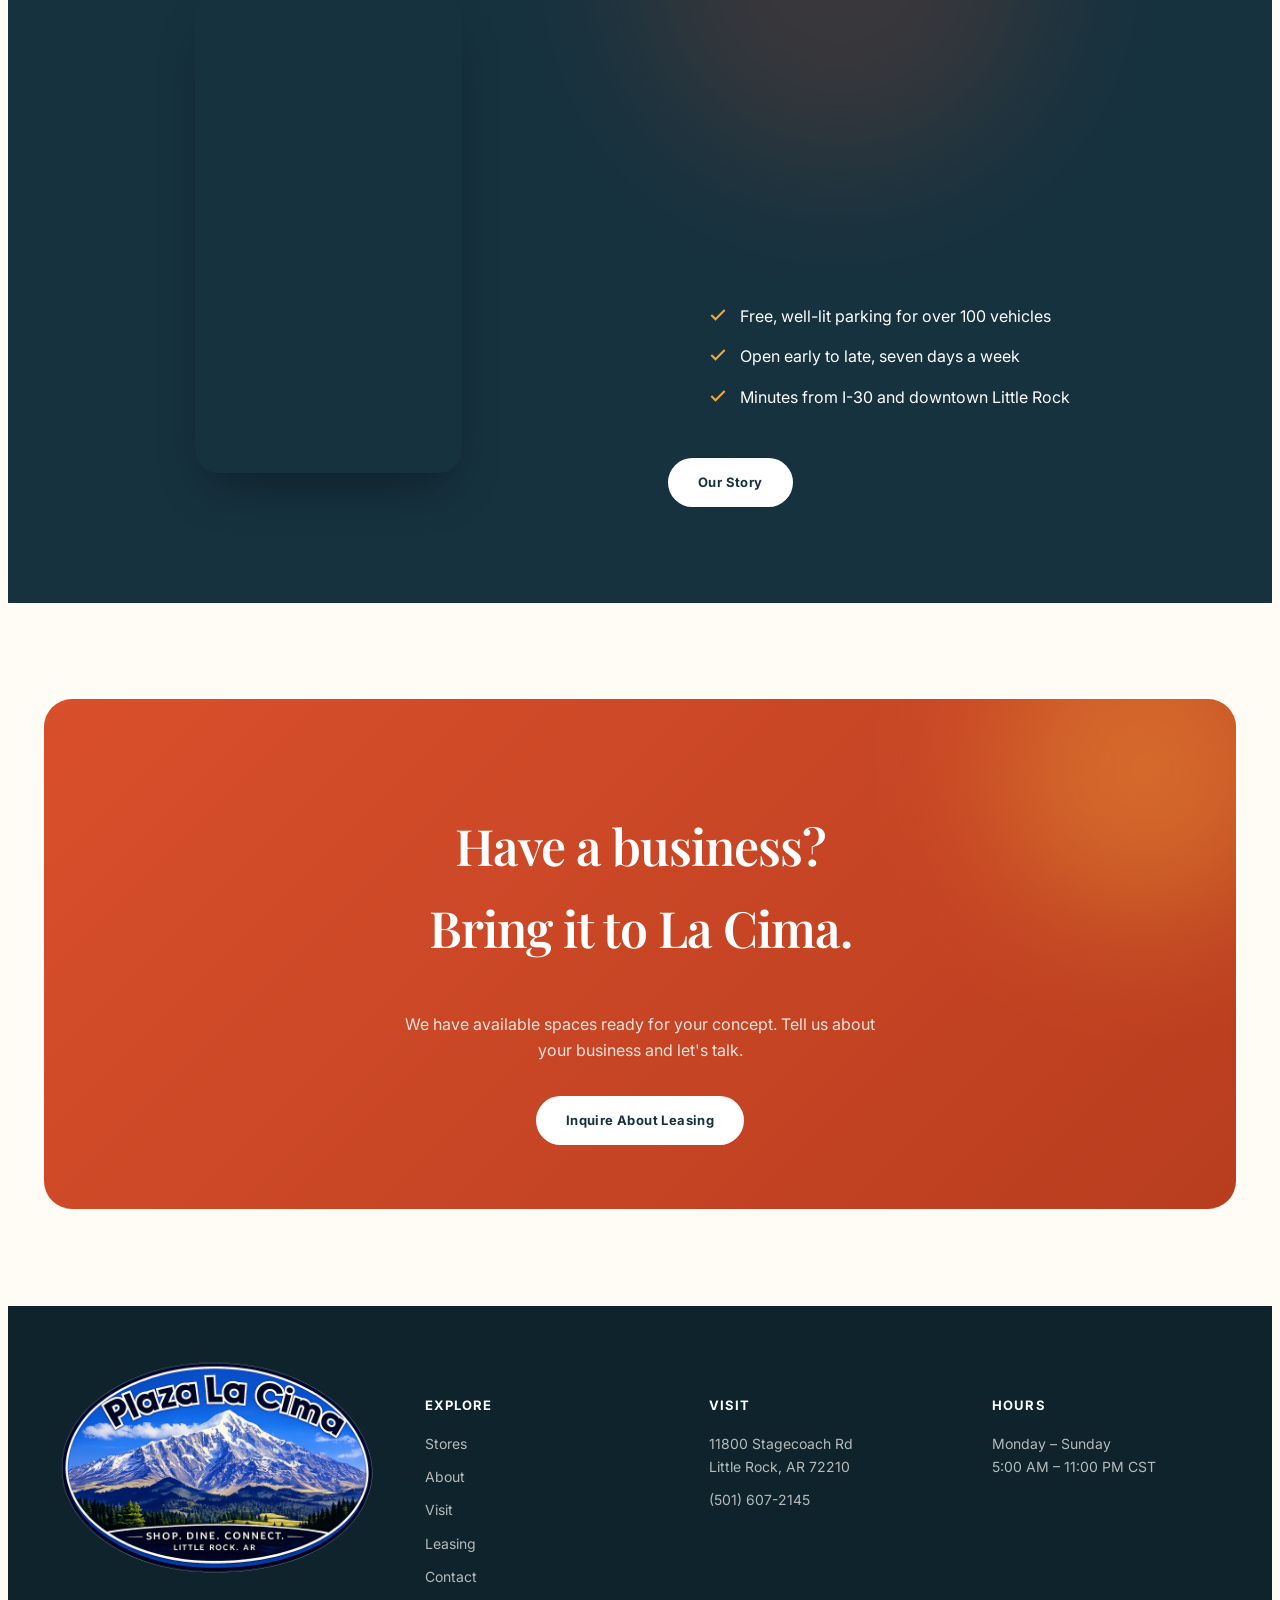
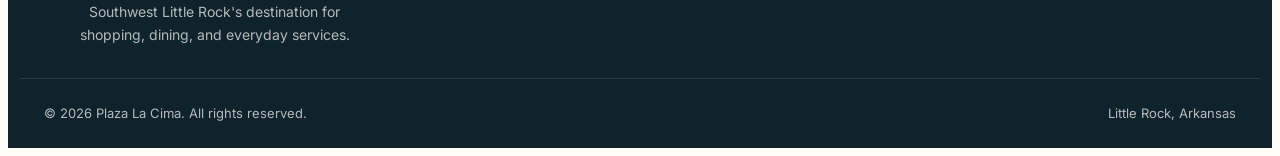
==== commit 01fb04ef: "Add Spanish translation of all 6 pages with EN/ES language toggle; fix responsive nav breakpoints an" ====
--- a/index.html
+++ b/index.html
@@ -26,6 +26,7 @@
       <a href="leasing.html">Leasing</a>
       <a href="contact.html">Contact</a>
     </div>
+    <a href="index-es.html" class="lang-toggle" title="Ver en Español"><svg width="14" height="14" viewBox="0 0 24 24" fill="none" stroke="currentColor" stroke-width="2" style="vertical-align:-2px;margin-right:5px;"><circle cx="12" cy="12" r="10"/><line x1="2" y1="12" x2="22" y2="12"/><path d="M12 2a15.3 15.3 0 0 1 4 10 15.3 15.3 0 0 1-4 10 15.3 15.3 0 0 1-4-10 15.3 15.3 0 0 1 4-10z"/></svg><span class="lang-text">Español</span></a>
     <a href="leasing.html" class="nav-cta">Lease Space</a>
     <button class="nav-toggle" aria-label="Open menu" aria-expanded="false">
       <svg width="24" height="24" viewBox="0 0 24 24" fill="none" stroke="#1A1410" stroke-width="2"><line x1="3" y1="6" x2="21" y2="6"/><line x1="3" y1="12" x2="21" y2="12"/><line x1="3" y1="18" x2="21" y2="18"/></svg>
@@ -39,6 +40,7 @@
   <a href="visit.html">Visit</a>
   <a href="leasing.html">Leasing</a>
   <a href="contact.html">Contact</a>
+  <a href="index-es.html" class="lang-toggle-mobile">Ver en Español (ES)</a>
   <a href="leasing.html" class="mobile-cta">Lease Space</a>
 </div>
 
@@ -108,7 +110,7 @@
           <div style="width:38px; flex-shrink:0; background:var(--primary); display:flex; align-items:center; justify-content:center;">
             <span style="writing-mode:vertical-rl; transform:rotate(180deg); color:var(--white); font-weight:700; font-size:12px; letter-spacing:.14em; text-transform:uppercase; white-space:nowrap;">★ Featured Tenant</span>
           </div>
-          <div style="position:relative; flex:1; min-width:0; aspect-ratio:1/1; overflow:hidden;">
+          <div class="tenant-hero-photo" style="position:relative; flex:1; min-width:0; aspect-ratio:1/1; overflow:hidden;">
             <img class="lazy-img" loading="lazy" src="assets/images/B262BB40-94A9-4504-8B14-CE45872F36CA.png" alt="La Cima Laundromat storefront and Wash-Dry-Fold service promotion" style="width:100%; height:100%; object-fit:contain;">
           </div>
         </div>
--- a/assets/site.css
+++ b/assets/site.css
@@ -110,6 +110,14 @@
   cursor: pointer; box-shadow: 0 4px 14px rgba(217,79,43,0.35);
 }
 .nav-cta:hover { background: var(--primary-dk); transform: translateY(-1px); }
+.lang-toggle {
+  font-size: 13px; font-weight: 700; padding: 9px 14px; border-radius: 10px;
+  color: var(--navy); border: 1.5px solid var(--line); margin-right: 8px;
+  cursor: pointer; transition: background 0.2s var(--ease), color 0.2s var(--ease), border-color 0.2s var(--ease);
+  white-space: nowrap;
+}
+.lang-toggle:hover { background: var(--bg-2); color: var(--primary-dk); border-color: var(--primary); }
+.mobile-menu a.lang-toggle-mobile { border: 1.5px solid var(--line); text-align: center; }
 .nav-toggle { display: none; cursor: pointer; }
 .mobile-menu {
   display: none; position: fixed; top: 100px; left: 16px; right: 16px; z-index: 99;
@@ -123,7 +131,25 @@
 .mobile-menu a.mobile-cta { background: var(--primary); color: var(--white); text-align: center; margin-top: 6px; }
 .mobile-menu a.mobile-cta:hover { background: var(--primary-dk); }
 
-@media (max-width: 860px) {
+/* Tablet: compact the nav (smaller text/padding, icon-only language
+   toggle) so links and the language switcher stay visible without
+   wrapping, instead of collapsing to the hamburger this early. */
+@media (max-width: 1150px) {
+  .nav { padding: 8px 18px; }
+  .nav-links { gap: 0; }
+  .nav-links a { font-size: 13px; padding: 8px 10px; }
+  .nav-cta { font-size: 13px; padding: 10px 16px; }
+  .lang-toggle { padding: 8px 10px; margin-right: 6px; font-size: 12px; }
+}
+
+/* Narrower tablets need the language toggle reduced to icon-only
+   to keep everything on one line without wrapping. */
+@media (max-width: 900px) {
+  .lang-toggle .lang-text { display: none; }
+  .lang-toggle svg { margin-right: 0 !important; }
+}
+
+@media (max-width: 767px) {
   .nav-links { display: none; }
   .nav-cta { display: none; }
   .nav-toggle { display: flex; }
@@ -177,6 +203,15 @@
 .card-img { aspect-ratio: 4/3; overflow: hidden; position: relative; }
 .card-img img { width: 100%; height: 100%; object-fit: cover; transition: transform 0.7s var(--ease); }
 .card:hover .card-img img { transform: scale(1.035); }
+
+/* Featured tenant hero photo: square (1:1) reads fine sitting beside
+   text in its own column on desktop, but once stacked full-width on
+   tablet/mobile a square photo is disproportionately tall next to the
+   more compact text below. Shorten it to match the rest of the site's
+   tenant card photos at that point. */
+@media (max-width: 900px) {
+  .tenant-hero-photo { aspect-ratio: 4/3 !important; }
+}
 
 .badge {
   display: inline-flex; align-items: center; font-size: 11px; font-weight: 600; letter-spacing: 0.1em;
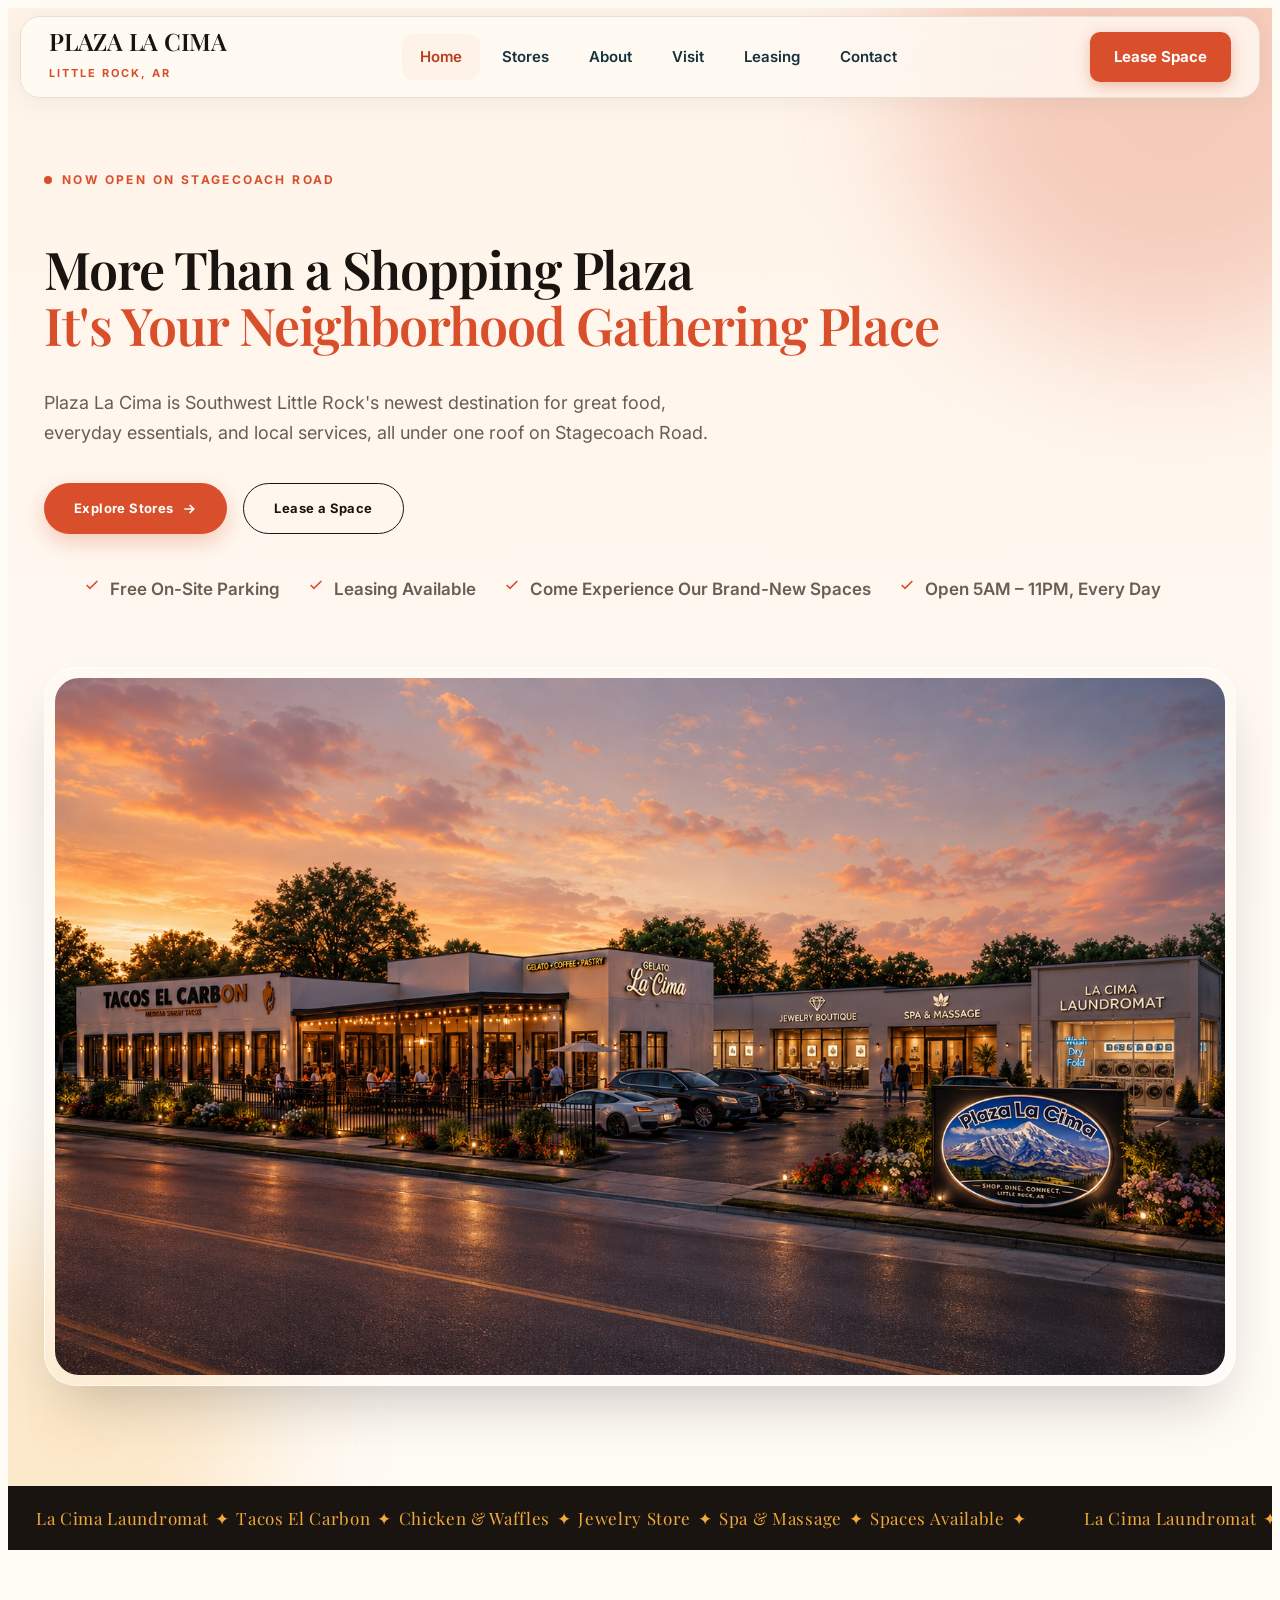
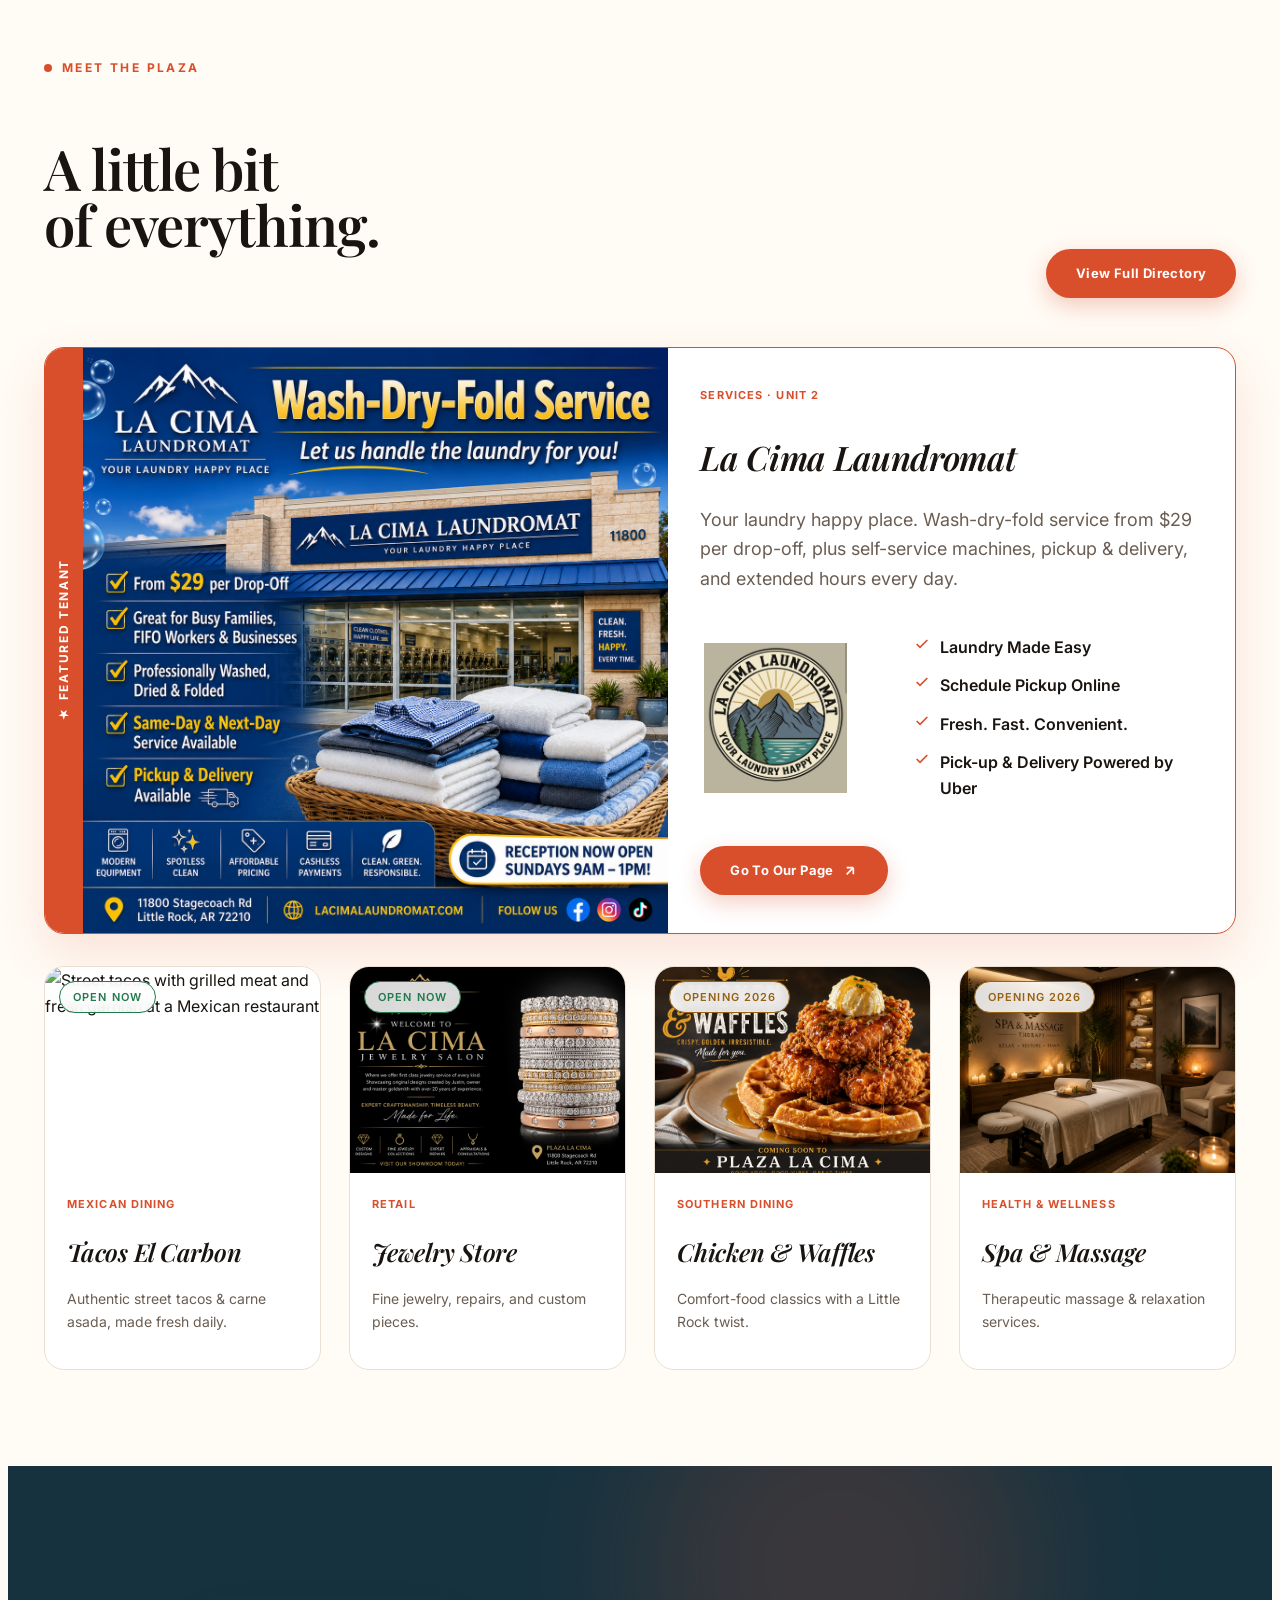
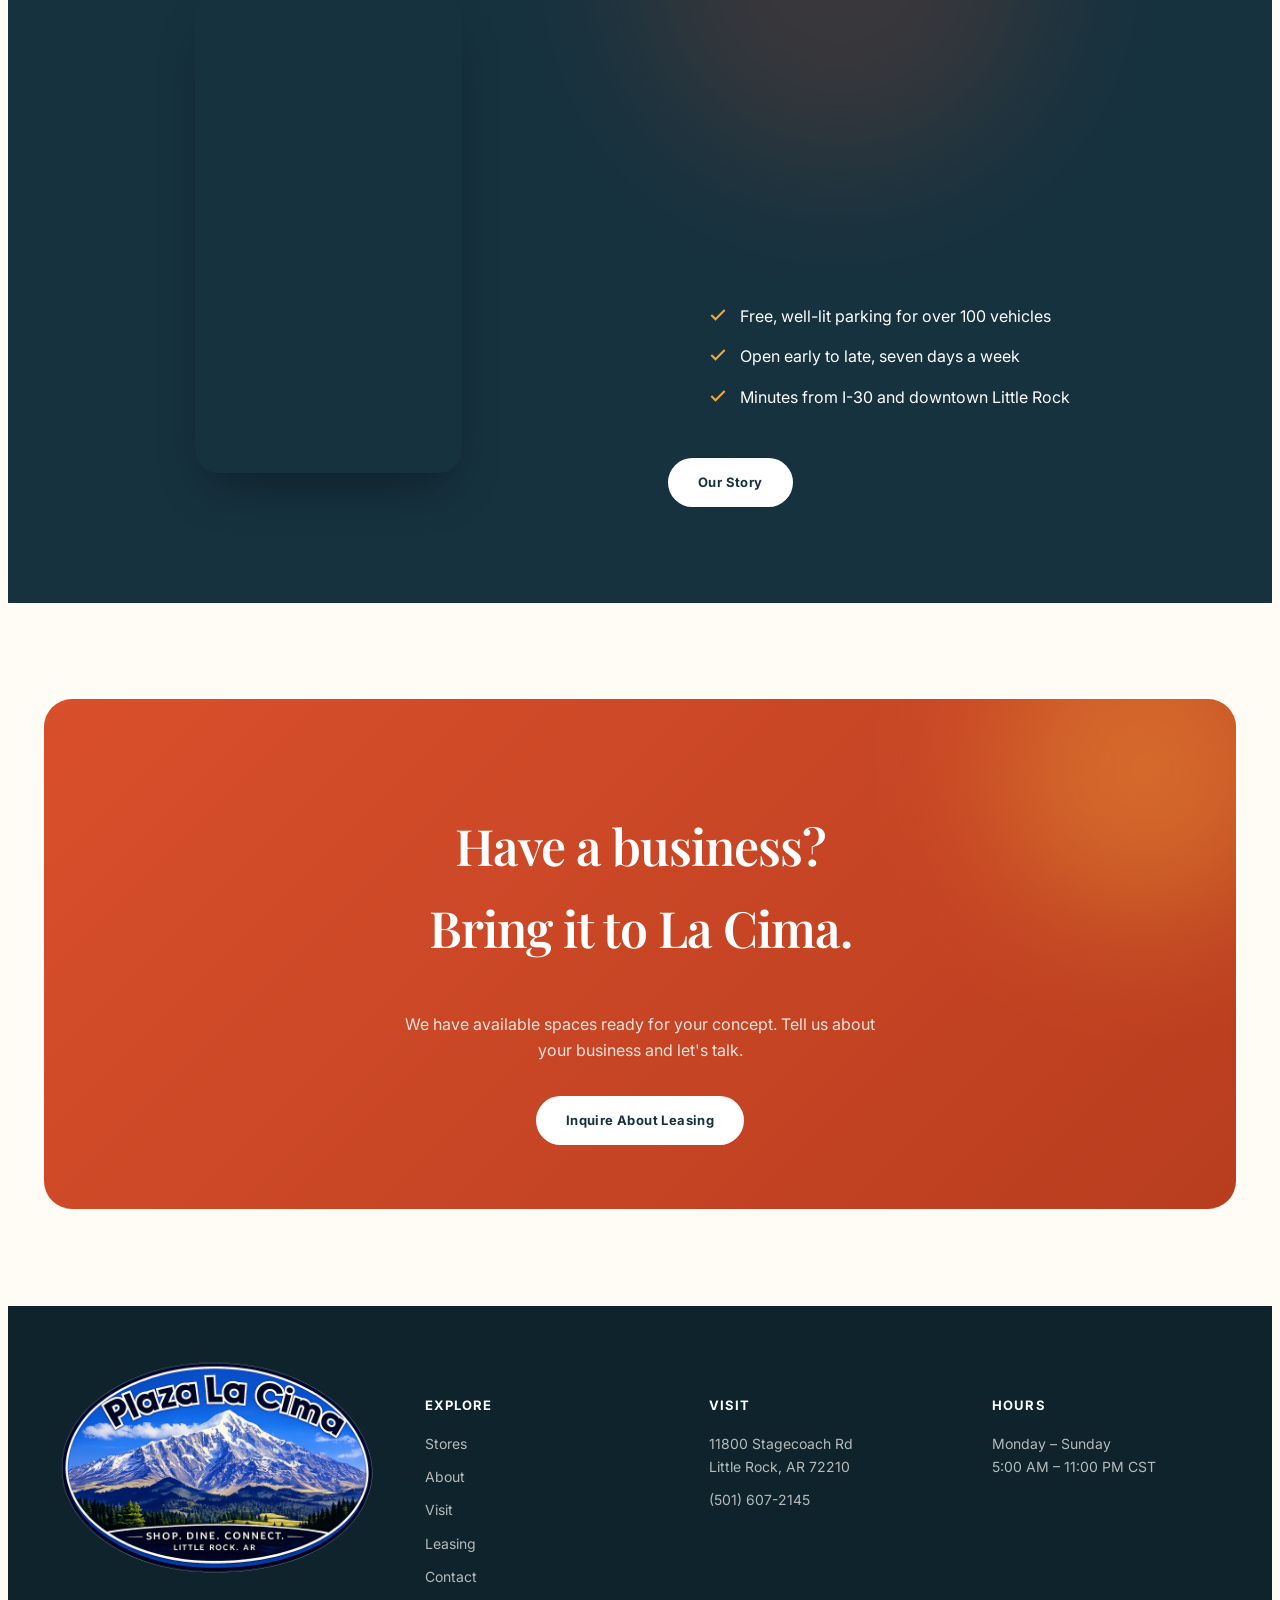
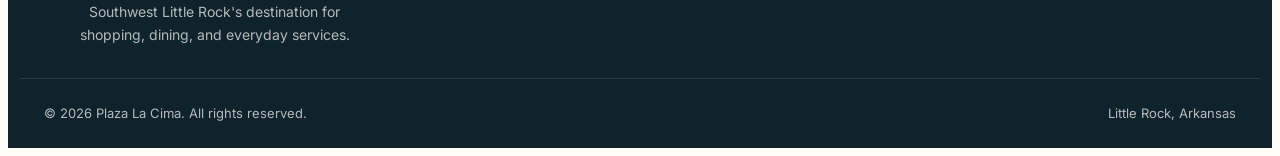
==== commit d3f8f7da: "Revert "Add Spanish translation of all 6 pages with EN/ES language toggle; fix responsive nav breakp" ====
--- a/index.html
+++ b/index.html
@@ -26,7 +26,6 @@
       <a href="leasing.html">Leasing</a>
       <a href="contact.html">Contact</a>
     </div>
-    <a href="index-es.html" class="lang-toggle" title="Ver en Español"><svg width="14" height="14" viewBox="0 0 24 24" fill="none" stroke="currentColor" stroke-width="2" style="vertical-align:-2px;margin-right:5px;"><circle cx="12" cy="12" r="10"/><line x1="2" y1="12" x2="22" y2="12"/><path d="M12 2a15.3 15.3 0 0 1 4 10 15.3 15.3 0 0 1-4 10 15.3 15.3 0 0 1-4-10 15.3 15.3 0 0 1 4-10z"/></svg><span class="lang-text">Español</span></a>
     <a href="leasing.html" class="nav-cta">Lease Space</a>
     <button class="nav-toggle" aria-label="Open menu" aria-expanded="false">
       <svg width="24" height="24" viewBox="0 0 24 24" fill="none" stroke="#1A1410" stroke-width="2"><line x1="3" y1="6" x2="21" y2="6"/><line x1="3" y1="12" x2="21" y2="12"/><line x1="3" y1="18" x2="21" y2="18"/></svg>
@@ -40,7 +39,6 @@
   <a href="visit.html">Visit</a>
   <a href="leasing.html">Leasing</a>
   <a href="contact.html">Contact</a>
-  <a href="index-es.html" class="lang-toggle-mobile">Ver en Español (ES)</a>
   <a href="leasing.html" class="mobile-cta">Lease Space</a>
 </div>
 
@@ -110,7 +108,7 @@
           <div style="width:38px; flex-shrink:0; background:var(--primary); display:flex; align-items:center; justify-content:center;">
             <span style="writing-mode:vertical-rl; transform:rotate(180deg); color:var(--white); font-weight:700; font-size:12px; letter-spacing:.14em; text-transform:uppercase; white-space:nowrap;">★ Featured Tenant</span>
           </div>
-          <div class="tenant-hero-photo" style="position:relative; flex:1; min-width:0; aspect-ratio:1/1; overflow:hidden;">
+          <div style="position:relative; flex:1; min-width:0; aspect-ratio:1/1; overflow:hidden;">
             <img class="lazy-img" loading="lazy" src="assets/images/B262BB40-94A9-4504-8B14-CE45872F36CA.png" alt="La Cima Laundromat storefront and Wash-Dry-Fold service promotion" style="width:100%; height:100%; object-fit:contain;">
           </div>
         </div>
--- a/assets/site.css
+++ b/assets/site.css
@@ -110,14 +110,6 @@
   cursor: pointer; box-shadow: 0 4px 14px rgba(217,79,43,0.35);
 }
 .nav-cta:hover { background: var(--primary-dk); transform: translateY(-1px); }
-.lang-toggle {
-  font-size: 13px; font-weight: 700; padding: 9px 14px; border-radius: 10px;
-  color: var(--navy); border: 1.5px solid var(--line); margin-right: 8px;
-  cursor: pointer; transition: background 0.2s var(--ease), color 0.2s var(--ease), border-color 0.2s var(--ease);
-  white-space: nowrap;
-}
-.lang-toggle:hover { background: var(--bg-2); color: var(--primary-dk); border-color: var(--primary); }
-.mobile-menu a.lang-toggle-mobile { border: 1.5px solid var(--line); text-align: center; }
 .nav-toggle { display: none; cursor: pointer; }
 .mobile-menu {
   display: none; position: fixed; top: 100px; left: 16px; right: 16px; z-index: 99;
@@ -131,25 +123,7 @@
 .mobile-menu a.mobile-cta { background: var(--primary); color: var(--white); text-align: center; margin-top: 6px; }
 .mobile-menu a.mobile-cta:hover { background: var(--primary-dk); }
 
-/* Tablet: compact the nav (smaller text/padding, icon-only language
-   toggle) so links and the language switcher stay visible without
-   wrapping, instead of collapsing to the hamburger this early. */
-@media (max-width: 1150px) {
-  .nav { padding: 8px 18px; }
-  .nav-links { gap: 0; }
-  .nav-links a { font-size: 13px; padding: 8px 10px; }
-  .nav-cta { font-size: 13px; padding: 10px 16px; }
-  .lang-toggle { padding: 8px 10px; margin-right: 6px; font-size: 12px; }
-}
-
-/* Narrower tablets need the language toggle reduced to icon-only
-   to keep everything on one line without wrapping. */
-@media (max-width: 900px) {
-  .lang-toggle .lang-text { display: none; }
-  .lang-toggle svg { margin-right: 0 !important; }
-}
-
-@media (max-width: 767px) {
+@media (max-width: 860px) {
   .nav-links { display: none; }
   .nav-cta { display: none; }
   .nav-toggle { display: flex; }
@@ -203,15 +177,6 @@
 .card-img { aspect-ratio: 4/3; overflow: hidden; position: relative; }
 .card-img img { width: 100%; height: 100%; object-fit: cover; transition: transform 0.7s var(--ease); }
 .card:hover .card-img img { transform: scale(1.035); }
-
-/* Featured tenant hero photo: square (1:1) reads fine sitting beside
-   text in its own column on desktop, but once stacked full-width on
-   tablet/mobile a square photo is disproportionately tall next to the
-   more compact text below. Shorten it to match the rest of the site's
-   tenant card photos at that point. */
-@media (max-width: 900px) {
-  .tenant-hero-photo { aspect-ratio: 4/3 !important; }
-}
 
 .badge {
   display: inline-flex; align-items: center; font-size: 11px; font-weight: 600; letter-spacing: 0.1em;
